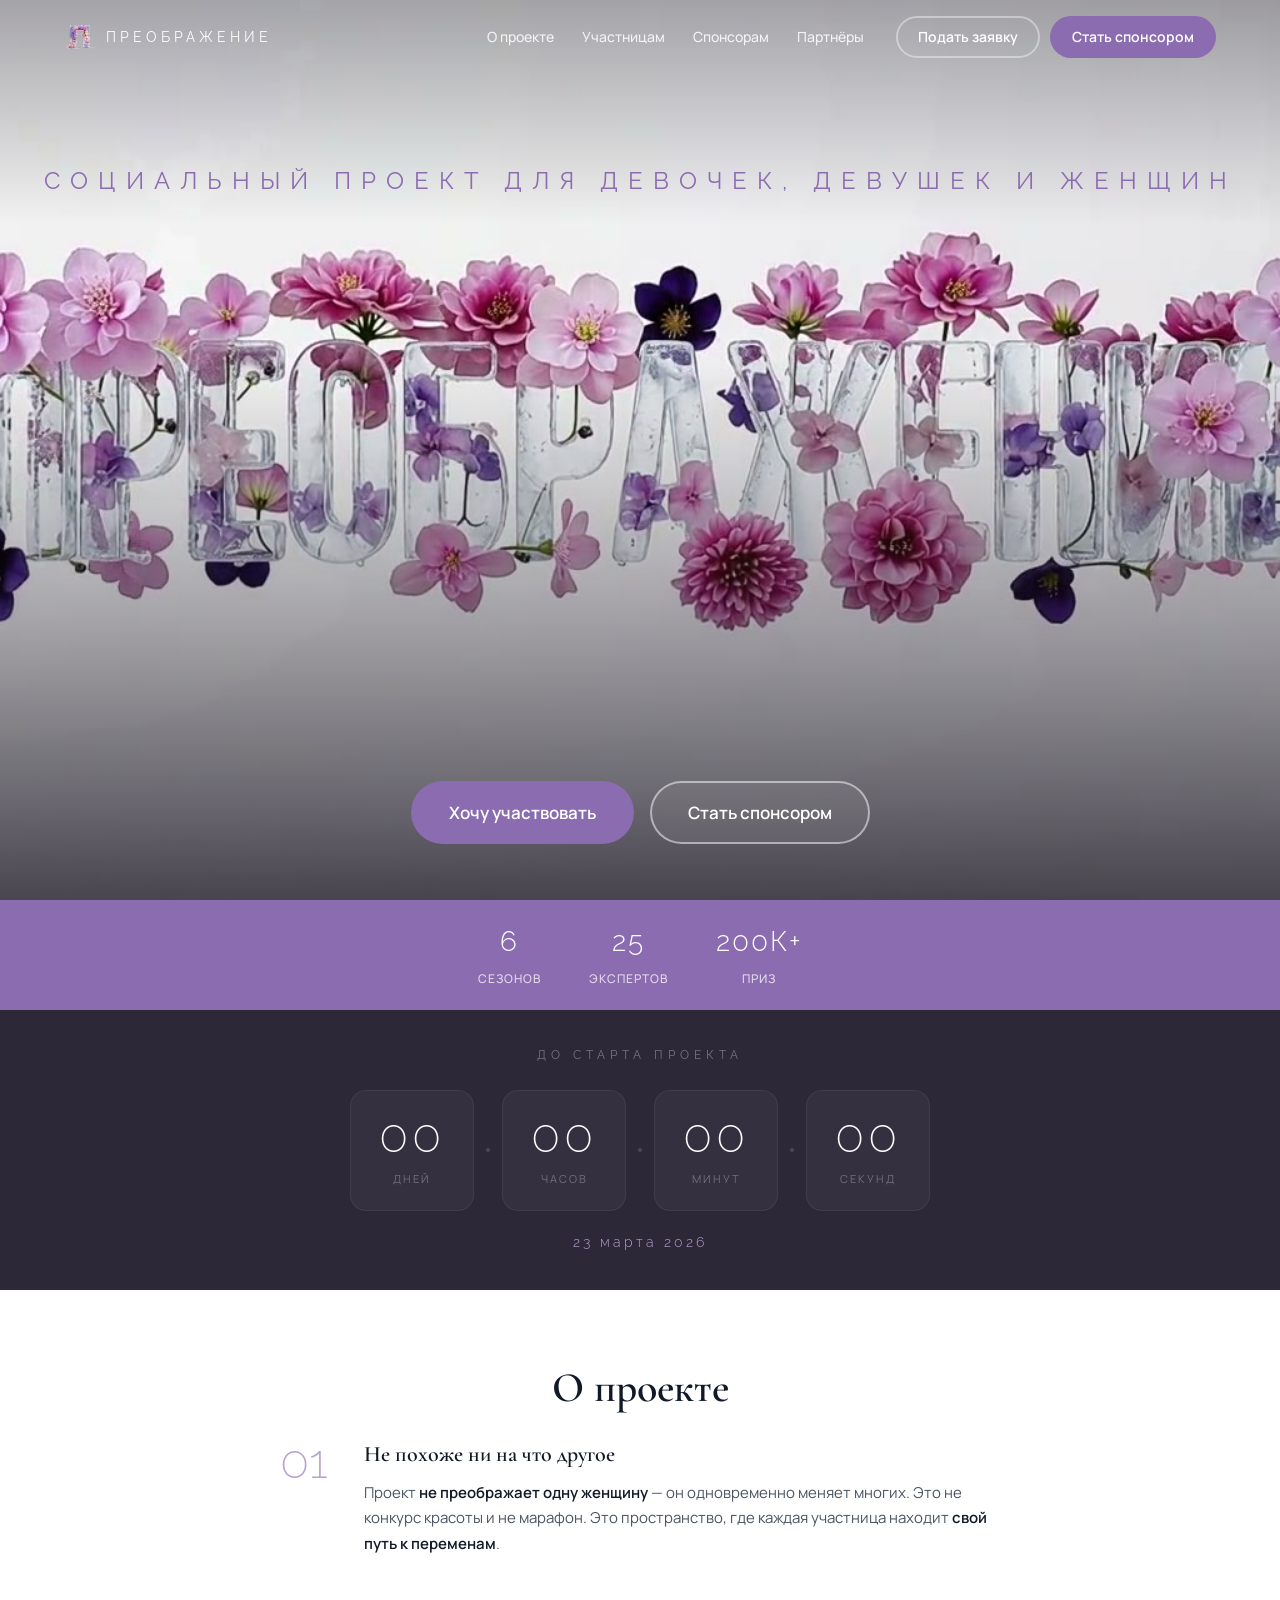
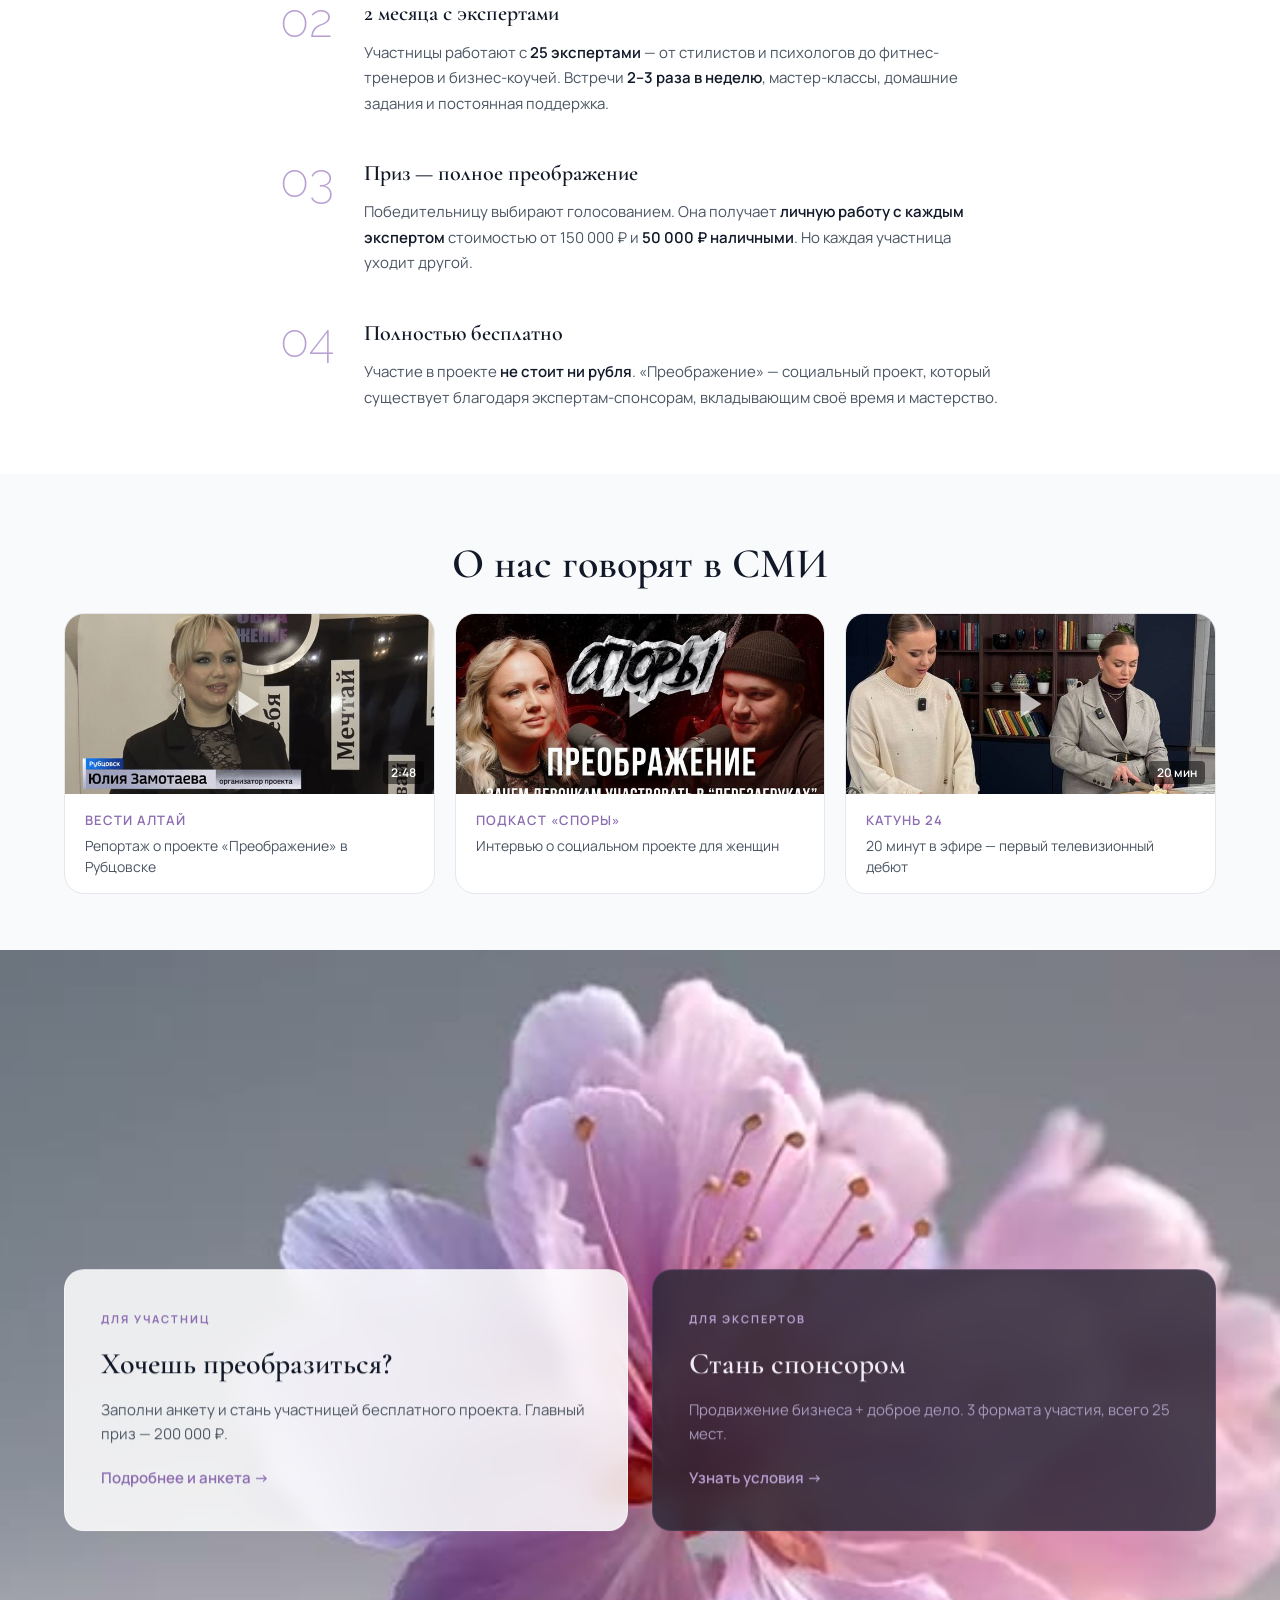
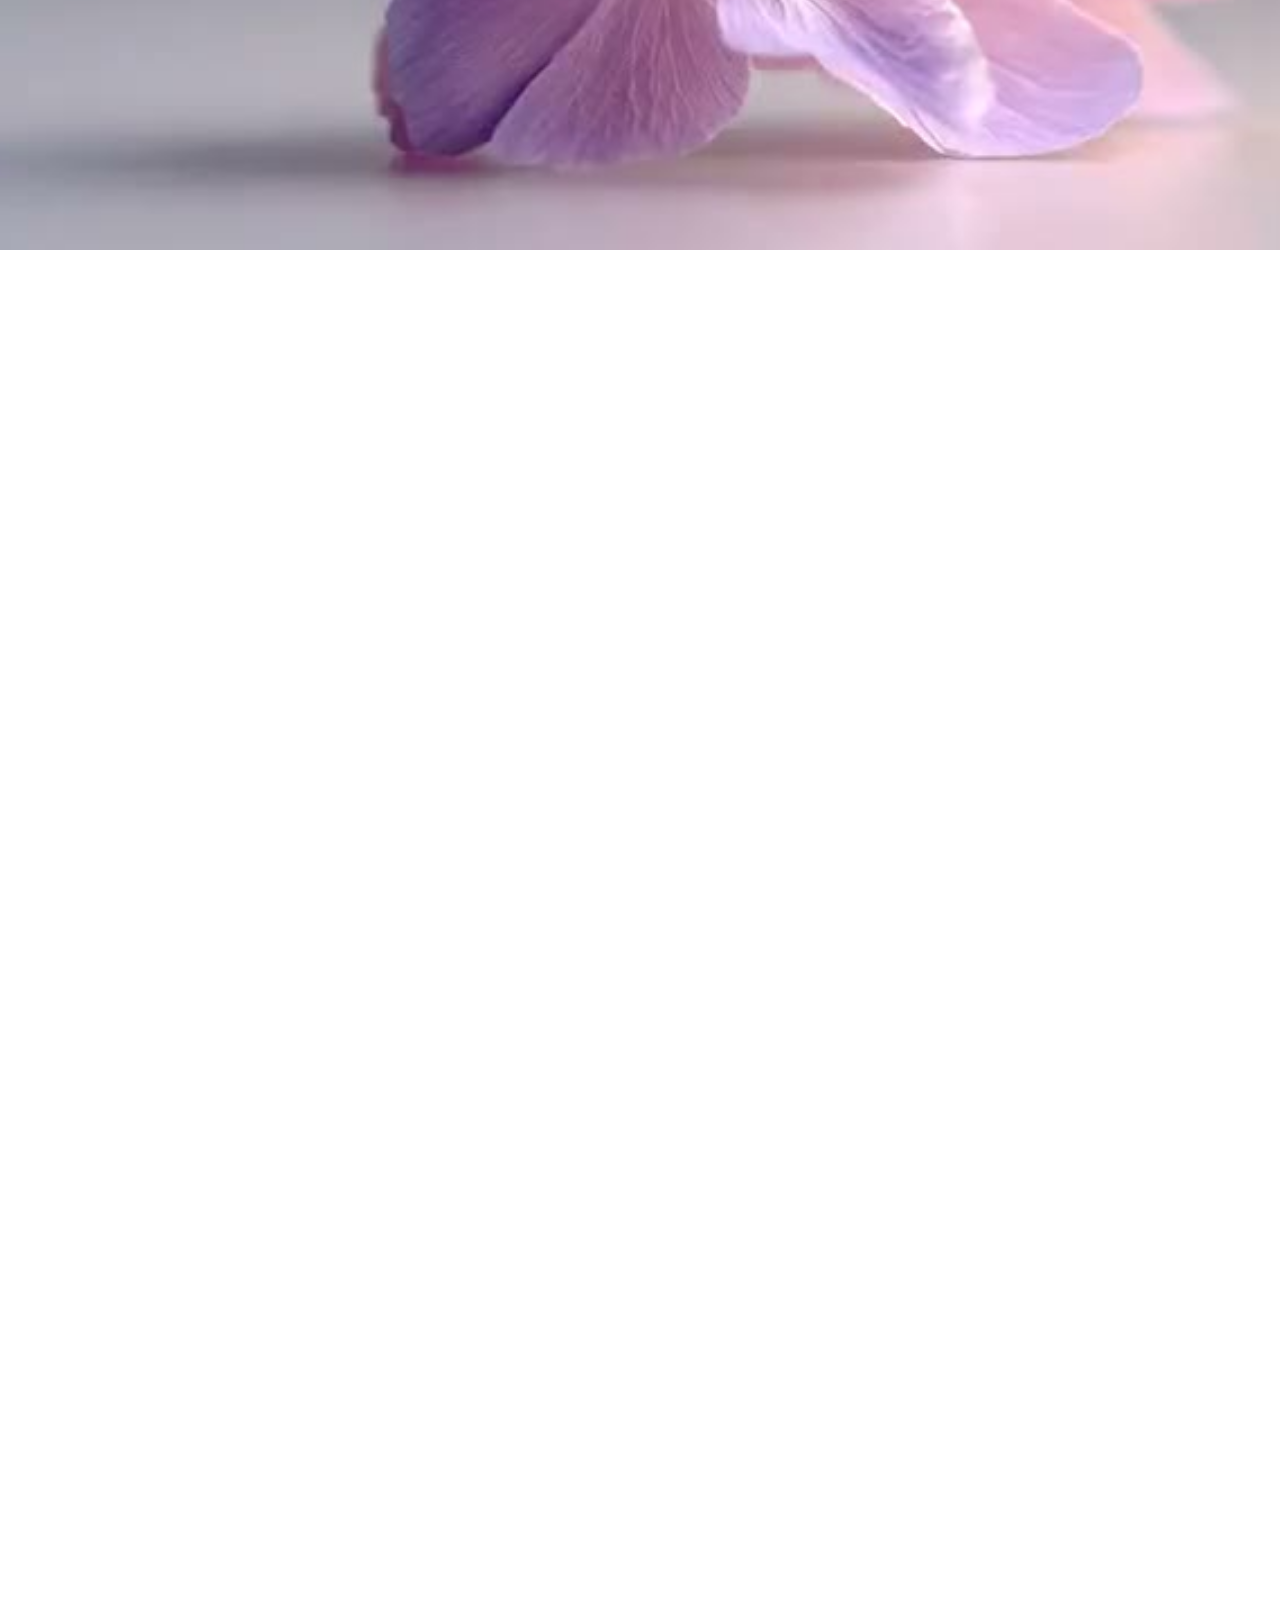
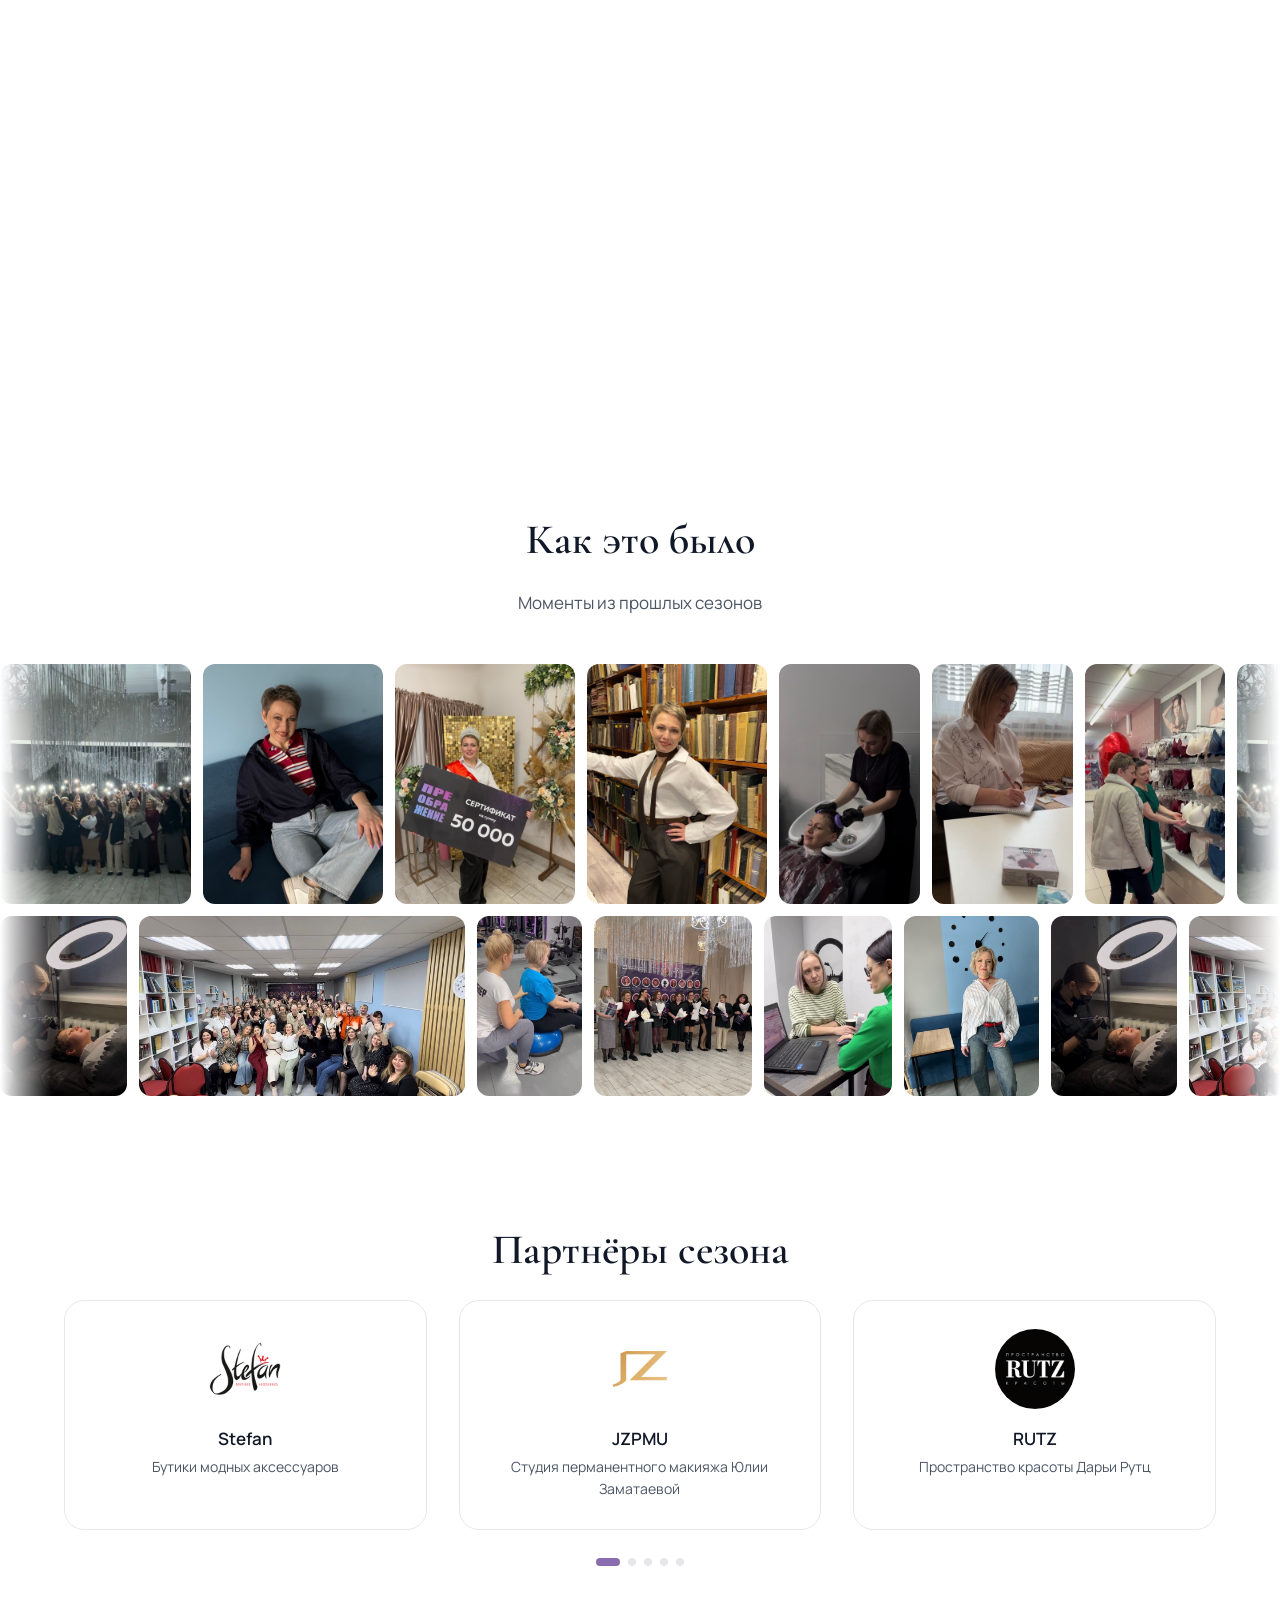
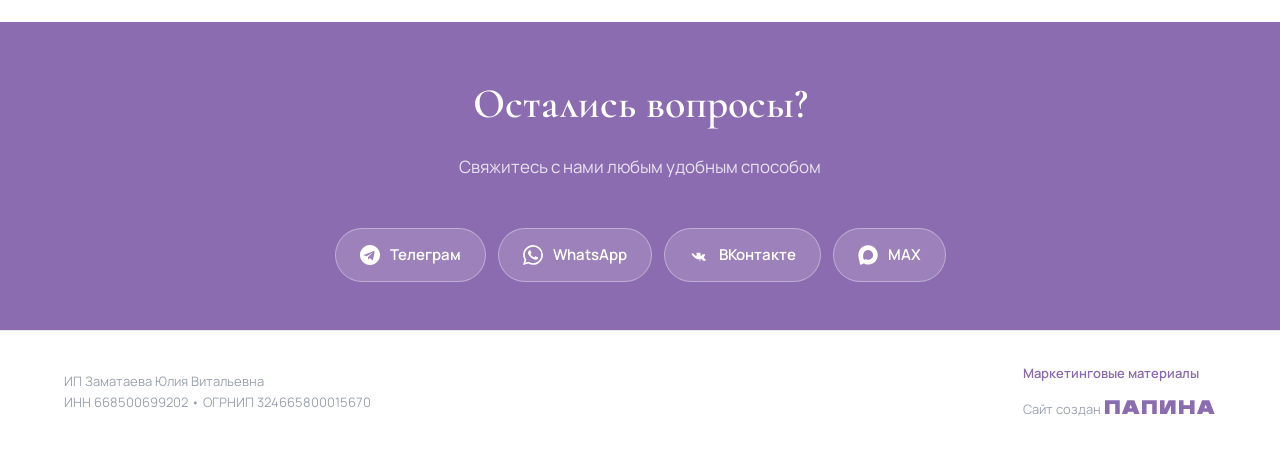
==== index.html @ b9f66a1b "perf: poster-изображения для всех видео на всех страницах Добавлены poster-кадры для мгновенного ото" ====
<!DOCTYPE html>
<html lang="ru">
<head>
  <meta charset="UTF-8">
  <meta name="viewport" content="width=device-width, initial-scale=1.0">
  <title>Преображение — социальный проект для женщин | Барнаул</title>
  <meta name="description" content="Бесплатный социальный проект для девушек и женщин. 7-й сезон. Старт 23 марта 2026. Работа с экспертами, мастер-классы, призы на 200 000₽.">
  <meta property="og:title" content="Преображение — социальный проект для женщин | Барнаул">
  <meta property="og:description" content="Бесплатный проект для женщин. 2 месяца работы с экспертами. Главный приз — преображение на 200 000₽.">
  <meta property="og:type" content="website">
  <link rel="preconnect" href="https://fonts.googleapis.com">
  <link rel="preconnect" href="https://fonts.gstatic.com" crossorigin>
  <link href="https://fonts.googleapis.com/css2?family=Cormorant+Garamond:ital,wght@0,400;0,500;0,600;0,700;1,400&family=Manrope:wght@300;400;500;600;700&family=Raleway:wght@200;300;400;500;600&display=swap" rel="stylesheet">
  <link rel="stylesheet" href="style.css">
</head>
<body>

  <!-- HEADER -->
  <header class="header" id="top">
    <div class="container header__inner">
      <a href="index.html" class="header__logo">
        <img class="header__logo-icon" src="assets/p-letter-hq.png" alt="П" width="32" height="32">
        <span>Преображение</span>
      </a>
      <nav class="header__nav">
        <a href="#about" class="header__link">О проекте</a>
        <a href="participants.html" class="header__link">Участницам</a>
        <a href="sponsors.html" class="header__link">Спонсорам</a>
        <a href="#partners" class="header__link">Партнёры</a>
      </nav>
      <div class="header__actions">
        <a href="participants.html#form" class="btn btn--outline btn--sm">Подать заявку</a>
        <a href="sponsors.html#packages" class="btn btn--primary btn--sm">Стать спонсором</a>
      </div>
      <button class="header__burger" id="burger" aria-label="Меню">
        <span></span><span></span><span></span>
      </button>
    </div>
  </header>

  <!-- MOBILE MENU -->
  <div class="mobile-menu" id="mobileMenu">
    <nav class="mobile-menu__nav">
      <a href="#about" class="mobile-menu__link">О проекте</a>
      <a href="participants.html" class="mobile-menu__link">Участницам</a>
      <a href="sponsors.html" class="mobile-menu__link">Спонсорам</a>
      <a href="#partners" class="mobile-menu__link">Партнёры</a>
      <a href="participants.html#form" class="btn btn--outline">Подать заявку</a>
      <a href="sponsors.html#packages" class="btn btn--primary">Стать спонсором</a>
    </nav>
  </div>

  <!-- HERO -->
  <section class="hero">
    <video class="hero__video hero__video--desktop" autoplay muted loop playsinline preload="auto" poster="assets/hero-poster.jpg">
      <source src="assets/hero-video.mp4" type="video/mp4">
    </video>
    <video class="hero__video--mobile" autoplay muted playsinline preload="auto" poster="assets/hero-poster-mobile.jpg" id="heroMobileVideo">
      <source src="assets/hero-mobile-final.mp4" type="video/mp4">
    </video>
    <div class="hero__overlay"></div>
    <div class="hero__top">
      <p class="hero__subtitle">Социальный проект для&nbsp;девочек, девушек и&nbsp;женщин</p>
    </div>
    <div class="hero__content">
      <div class="hero__cta">
        <a href="participants.html#form" class="btn btn--primary btn--lg">Хочу участвовать</a>
        <a href="sponsors.html" class="btn btn--outline-light btn--lg">Стать спонсором</a>
      </div>
    </div>
  </section>

  <!-- STATS BAR -->
  <section class="stats-bar">
    <div class="stats-bar__inner">
      <div class="stats-bar__item">
        <span class="stats-bar__num">6</span>
        <span class="stats-bar__label">сезонов</span>
      </div>
      <div class="stats-bar__item">
        <span class="stats-bar__num">25</span>
        <span class="stats-bar__label">экспертов</span>
      </div>
      <div class="stats-bar__item">
        <span class="stats-bar__num">200К+</span>
        <span class="stats-bar__label">приз</span>
      </div>
    </div>
  </section>

  <!-- COUNTDOWN -->
  <section class="countdown" id="countdown">
    <div class="container countdown__inner">
      <p class="countdown__label">До старта проекта</p>
      <div class="countdown__timer" id="timer">
        <div class="countdown__item">
          <span class="countdown__number" id="days">00</span>
          <span class="countdown__unit">дней</span>
        </div>
        <div class="countdown__sep"></div>
        <div class="countdown__item">
          <span class="countdown__number" id="hours">00</span>
          <span class="countdown__unit">часов</span>
        </div>
        <div class="countdown__sep"></div>
        <div class="countdown__item">
          <span class="countdown__number" id="minutes">00</span>
          <span class="countdown__unit">минут</span>
        </div>
        <div class="countdown__sep"></div>
        <div class="countdown__item">
          <span class="countdown__number" id="seconds">00</span>
          <span class="countdown__unit">секунд</span>
        </div>
      </div>
      <p class="countdown__date">23 марта 2026</p>
    </div>
  </section>

  <!-- ABOUT -->
  <section class="about" id="about">
    <div class="container">
      <h2 class="section-title">О проекте</h2>
      <div class="about__flow">
        <div class="about__item">
          <span class="about__num">01</span>
          <div class="about__text">
            <h3>Не похоже ни на что другое</h3>
            <p>Проект <strong>не преображает одну женщину</strong> — он одновременно меняет многих. Это не конкурс красоты и не марафон. Это пространство, где каждая участница находит <strong>свой путь к переменам</strong>.</p>
          </div>
        </div>
        <div class="about__item">
          <span class="about__num">02</span>
          <div class="about__text">
            <h3>2 месяца с экспертами</h3>
            <p>Участницы работают с <strong>25 экспертами</strong> — от стилистов и психологов до фитнес-тренеров и бизнес-коучей. Встречи <strong>2–3 раза в неделю</strong>, мастер-классы, домашние задания и постоянная поддержка.</p>
          </div>
        </div>
        <div class="about__item">
          <span class="about__num">03</span>
          <div class="about__text">
            <h3>Приз — полное преображение</h3>
            <p>Победительницу выбирают голосованием. Она получает <strong>личную работу с каждым экспертом</strong> стоимостью от 150 000 ₽ и <strong>50 000 ₽ наличными</strong>. Но каждая участница уходит другой.</p>
          </div>
        </div>
        <div class="about__item">
          <span class="about__num">04</span>
          <div class="about__text">
            <h3>Полностью бесплатно</h3>
            <p>Участие в проекте <strong>не стоит ни рубля</strong>. «Преображение» — социальный проект, который существует благодаря экспертам-спонсорам, вкладывающим своё время и мастерство.</p>
          </div>
        </div>
      </div>
    </div>
  </section>

  <!-- MEDIA -->
  <section class="media" id="media">
    <div class="container">
      <h2 class="section-title">О нас говорят в СМИ</h2>
      <div class="media__grid">
        <a href="https://t.me/vestialtai/11935" target="_blank" rel="noopener" class="media__card">
          <div class="media__preview">
            <img src="assets/media-vesti.jpg" alt="Вести Алтай — репортаж" loading="lazy">
            <svg class="media__play" width="36" height="36" viewBox="0 0 24 24" fill="white"><polygon points="5 3 19 12 5 21 5 3"/></svg>
            <span class="media__duration">2:48</span>
          </div>
          <div class="media__body">
            <span class="media__source">Вести Алтай</span>
            <p>Репортаж о проекте «Преображение» в Рубцовске</p>
          </div>
        </a>
        <a href="https://t.me/preobrazhenie_barnaul/50" target="_blank" rel="noopener" class="media__card">
          <div class="media__preview">
            <img src="assets/media-podcast.jpg" alt="Подкаст Споры" loading="lazy">
            <svg class="media__play" width="36" height="36" viewBox="0 0 24 24" fill="white"><polygon points="5 3 19 12 5 21 5 3"/></svg>
          </div>
          <div class="media__body">
            <span class="media__source">Подкаст «Споры»</span>
            <p>Интервью о социальном проекте для женщин</p>
          </div>
        </a>
        <a href="https://t.me/juliazamataeva/1154" target="_blank" rel="noopener" class="media__card">
          <div class="media__preview">
            <img src="assets/media-katun.jpg" alt="Катунь 24" loading="lazy">
            <svg class="media__play" width="36" height="36" viewBox="0 0 24 24" fill="white"><polygon points="5 3 19 12 5 21 5 3"/></svg>
            <span class="media__duration">20 мин</span>
          </div>
          <div class="media__body">
            <span class="media__source">Катунь 24</span>
            <p>20 минут в эфире — первый телевизионный дебют</p>
          </div>
        </a>
      </div>
    </div>
  </section>

  <!-- SCROLL-DRIVEN FLOWER VIDEO + CTA -->
  <section class="scroll-video" id="scrollSection">
    <div class="scroll-video__sticky">
      <video id="scrollVideo" muted playsinline preload="metadata" poster="assets/flowers-poster.jpg">
        <source src="assets/flowers-scroll-hq.mp4" type="video/mp4">
      </video>
      <div class="scroll-video__cards container">
        <div class="cta-dual__grid">
          <a href="participants.html" class="cta-dual__card cta-dual__card--participants">
            <span class="cta-dual__label">Для участниц</span>
            <h2>Хочешь преобразиться?</h2>
            <p>Заполни анкету и стань участницей бесплатного проекта. Главный приз — 200 000 ₽.</p>
            <span class="cta-dual__link">Подробнее и анкета &rarr;</span>
          </a>
          <a href="sponsors.html" class="cta-dual__card cta-dual__card--sponsors">
            <span class="cta-dual__label">Для экспертов</span>
            <h2>Стань спонсором</h2>
            <p>Продвижение бизнеса + доброе дело. 3 формата участия, всего 25 мест.</p>
            <span class="cta-dual__link">Узнать условия &rarr;</span>
          </a>
        </div>
      </div>
    </div>
  </section>

  <!-- GALLERY -->
  <section class="gallery" id="gallery">
    <div class="container">
      <h2 class="section-title">Как это было</h2>
      <p class="section-desc">Моменты из прошлых сезонов</p>
    </div>
    <div class="gallery__marquee">
      <div class="gallery__row gallery__row--left">
        <div class="gallery__track">
          <img src="assets/gallery/group-celebration.jpg" alt="Празднование" loading="lazy">
          <img src="assets/gallery/participant-beauty.jpg" alt="Преображённая участница" loading="lazy">
          <img src="assets/gallery/winner.jpg" alt="Победительница" loading="lazy">
          <img src="assets/gallery/photoshoot.jpg" alt="Фотосессия" loading="lazy">
          <img src="assets/gallery/hairdresser.jpg" alt="Работа парикмахера" loading="lazy">
          <img src="assets/gallery/notes.jpg" alt="На занятии" loading="lazy">
          <img src="assets/gallery/bra-fitting.jpg" alt="Подбор белья" loading="lazy">
          <img src="assets/gallery/group-celebration.jpg" alt="" loading="lazy" aria-hidden="true">
          <img src="assets/gallery/participant-beauty.jpg" alt="" loading="lazy" aria-hidden="true">
          <img src="assets/gallery/winner.jpg" alt="" loading="lazy" aria-hidden="true">
          <img src="assets/gallery/photoshoot.jpg" alt="" loading="lazy" aria-hidden="true">
          <img src="assets/gallery/hairdresser.jpg" alt="" loading="lazy" aria-hidden="true">
          <img src="assets/gallery/notes.jpg" alt="" loading="lazy" aria-hidden="true">
          <img src="assets/gallery/bra-fitting.jpg" alt="" loading="lazy" aria-hidden="true">
        </div>
      </div>
      <div class="gallery__row gallery__row--right">
        <div class="gallery__track">
          <img src="assets/gallery/brows.jpg" alt="Работа мастера" loading="lazy">
          <img src="assets/gallery/group-process.jpg" alt="В процессе работы" loading="lazy">
          <img src="assets/gallery/trainer.jpg" alt="Тренировка" loading="lazy">
          <img src="assets/gallery/awards.jpg" alt="Вручение наград" loading="lazy">
          <img src="assets/gallery/expert-consult.jpg" alt="Консультация эксперта" loading="lazy">
          <img src="assets/gallery/participant-transform.jpg" alt="Участница проекта" loading="lazy">
          <img src="assets/gallery/brows.jpg" alt="" loading="lazy" aria-hidden="true">
          <img src="assets/gallery/group-process.jpg" alt="" loading="lazy" aria-hidden="true">
          <img src="assets/gallery/trainer.jpg" alt="" loading="lazy" aria-hidden="true">
          <img src="assets/gallery/awards.jpg" alt="" loading="lazy" aria-hidden="true">
          <img src="assets/gallery/expert-consult.jpg" alt="" loading="lazy" aria-hidden="true">
          <img src="assets/gallery/participant-transform.jpg" alt="" loading="lazy" aria-hidden="true">
        </div>
      </div>
    </div>
  </section>

  <!-- PARTNERS -->
  <section class="partners" id="partners">
    <div class="container">
      <h2 class="section-title">Партнёры сезона</h2>
      <div class="partners__stage" id="partnersStage">
        <div class="partner">
          <div class="partner__logo"><img src="assets/partners/stefan.png" alt="Stefan" loading="lazy"></div>
          <h4>Stefan</h4>
          <p>Бутики модных аксессуаров</p>
        </div>
        <div class="partner">
          <div class="partner__logo"><img src="assets/partners/jzpmu.png" alt="JZPMU" loading="lazy"></div>
          <h4>JZPMU</h4>
          <p>Студия перманентного макияжа Юлии Заматаевой</p>
        </div>
        <div class="partner">
          <div class="partner__logo"><img src="assets/partners/rutz.png" alt="RUTZ" loading="lazy"></div>
          <h4>RUTZ</h4>
          <p>Пространство красоты Дарьи Рутц</p>
        </div>
        <div class="partner">
          <div class="partner__logo"><img src="assets/partners/karaoke.png" alt="Караоке шоу" loading="lazy"></div>
          <h4>Караоке шоу</h4>
          <p>Организация мероприятий под ключ</p>
        </div>
        <div class="partner">
          <div class="partner__logo"><img src="assets/partners/skiba.jpg" alt="Евгения Скиба" loading="lazy"></div>
          <h4>Евгения Скиба</h4>
          <p>Лауреат Национальной премии по этикету</p>
        </div>
        <div class="partner">
          <div class="partner__logo"><img src="assets/partners/sergeeva.jpg" alt="Ксения Сергеева" loading="lazy"></div>
          <h4>Ксения Сергеева</h4>
          <p>Женский фотограф и плюс-сайз блогер</p>
        </div>
        <div class="partner">
          <div class="partner__logo"><img src="assets/partner-adiyan.jpg" alt="Ольга Адиян" loading="lazy"></div>
          <h4>Ольга Адиян</h4>
          <p>Эстетическая и аппаратная косметология</p>
        </div>
        <div class="partner">
          <div class="partner__logo"><img src="assets/partner-nesynova.jpg" alt="Юлия Несынова" loading="lazy"></div>
          <h4>Юлия Несынова</h4>
          <p>Нутрициолог</p>
        </div>
        <div class="partner">
          <div class="partner__logo"><img src="assets/partner-liora.jpg" alt="ЛИОРА" loading="lazy"></div>
          <h4>ЛИОРА</h4>
          <p>Студия эстетики тела</p>
        </div>
        <div class="partner">
          <div class="partner__logo"><img src="assets/partner-vishnyak.jpg" alt="Анастасия Вишняк" loading="lazy"></div>
          <h4>Анастасия Вишняк</h4>
          <p>Нейрокоуч, психолог, эксперт по женской сексуальной энергии</p>
        </div>
        <div class="partner">
          <div class="partner__logo"><img src="assets/partner-vaza.jpg" alt="ВАЗА" loading="lazy"></div>
          <h4>ВАЗА</h4>
          <p>Флористическая студия</p>
        </div>
        <div class="partner">
          <div class="partner__logo"><img src="assets/partner-palagina.jpg" alt="Марина Палагина" loading="lazy"></div>
          <h4>Марина Палагина</h4>
          <p>Предприниматель, основатель международного онлайн-клуба ICONA</p>
        </div>
        <div class="partner">
          <div class="partner__logo"><img src="assets/partner-bodyclub.png" alt="Боди Клаб" loading="lazy"></div>
          <h4>Боди Клаб</h4>
          <p>Женский фитнес-клуб</p>
        </div>
        <div class="partner">
          <div class="partner__logo"><img src="assets/partner-matkova.jpg" alt="Вероника Маткова" loading="lazy"></div>
          <h4>Вероника Маткова</h4>
          <p>Специалист по соцсетям</p>
        </div>
      </div>
      <div class="partners__dots" id="partnersDots">
        <button class="partners__dot active"></button>
        <button class="partners__dot"></button>
      </div>
      <div class="partners__counter" id="partnersCounter"></div>
    </div>
  </section>

  <!-- CONTACT -->
  <section class="contact" id="contact">
    <div class="container">
      <h2 class="section-title">Остались вопросы?</h2>
      <p class="section-desc">Свяжитесь с нами любым удобным способом</p>
      <div class="contact__links">
        <a href="https://t.me/JZPMUstudio" target="_blank" class="contact__link">
          <svg viewBox="0 0 24 24" fill="currentColor" width="20" height="20"><path d="M12 0C5.373 0 0 5.373 0 12s5.373 12 12 12 12-5.373 12-12S18.627 0 12 0zm5.562 8.161l-1.97 9.289c-.146.658-.537.818-1.084.508l-3-2.21-1.447 1.394c-.16.16-.295.295-.605.295l.213-3.053 5.56-5.023c.242-.213-.054-.333-.373-.12l-6.871 4.326-2.962-.924c-.643-.204-.657-.643.136-.953l11.57-4.461c.537-.194 1.006.13.833.932z"/></svg>
          Телеграм
        </a>
        <a href="https://wa.me/79826303999" target="_blank" class="contact__link">
          <svg viewBox="0 0 24 24" fill="currentColor" width="20" height="20"><path d="M17.472 14.382c-.297-.149-1.758-.867-2.03-.967-.273-.099-.471-.148-.67.15-.197.297-.767.966-.94 1.164-.173.199-.347.223-.644.075-.297-.15-1.255-.463-2.39-1.475-.883-.788-1.48-1.761-1.653-2.059-.173-.297-.018-.458.13-.606.134-.133.298-.347.446-.52.149-.174.198-.298.298-.497.099-.198.05-.371-.025-.52-.075-.149-.669-1.612-.916-2.207-.242-.579-.487-.5-.669-.51l-.57-.01c-.198 0-.52.074-.792.372-.272.297-1.04 1.016-1.04 2.479 0 1.462 1.065 2.875 1.213 3.074.149.198 2.096 3.2 5.077 4.487.709.306 1.262.489 1.694.625.712.227 1.36.195 1.871.118.571-.085 1.758-.719 2.006-1.413.248-.694.248-1.289.173-1.413-.074-.124-.272-.198-.57-.347m-5.421 7.403h-.004a9.87 9.87 0 01-5.031-1.378l-.361-.214-3.741.982.998-3.648-.235-.374a9.86 9.86 0 01-1.51-5.26c.001-5.45 4.436-9.884 9.888-9.884 2.64 0 5.122 1.03 6.988 2.898a9.825 9.825 0 012.893 6.994c-.003 5.45-4.437 9.884-9.885 9.884m8.413-18.297A11.815 11.815 0 0012.05 0C5.495 0 .16 5.335.157 11.892c0 2.096.547 4.142 1.588 5.945L.057 24l6.305-1.654a11.882 11.882 0 005.683 1.448h.005c6.554 0 11.89-5.335 11.893-11.893a11.821 11.821 0 00-3.48-8.413z"/></svg>
          WhatsApp
        </a>
        <a href="https://vk.com/jz_pmu" target="_blank" class="contact__link">
          <svg viewBox="0 0 24 24" fill="currentColor" width="20" height="20"><path d="M13.162 18.994c.5 0 .5-.25.5-.5v-.5c-.25-.5 0-1.25.75-1.25s1.25.75 1.75 1.25c.5.5 1 1 1 1h2s1.5 0 .75-1.25c-.25-.5-.5-.75-1-1.25-.5-.5-.75-.75-1-1-.25-.25-.25-.5 0-1s1.25-2 1.5-2.75c.25-.75-.25-.75-.25-.75h-2.25s-.25 0-.5.25-.5.75-.75 1c-.75.75-1.25 1-1.5.75s-.25-.75-.25-1v-1.75c0-.75-.25-1-1-1h-3.25s-.5 0-.75.25c-.25.25 0 .5 0 .5s.75 1 .5 1.5c-.25.5-.75 1.25-.75 1.25s-.25.5-.75.25-1-.75-1.5-1.25c-.25-.5-.5-.75-.75-1s-.25-.5-.5-.5H3.5S3 9.994 3 10.244c0 .25.75 1.75 1.5 2.75s2 2.25 3.75 3.25c1.75 1 2.75.75 2.75.75h1.25c.75 0 .75.5.5 1s-.25.75-.25 1c0 .25.162.494.662.494z"/></svg>
          ВКонтакте
        </a>
        <a href="https://max.ru/u/f9LHodD0cOLAAaqT882mCdaaWPJ9N4AajNcrzfgKehyu_iHxxquaYCgdXhI" target="_blank" class="contact__link">
          <svg viewBox="0 0 720 720" fill="currentColor" width="20" height="20"><path d="M350.4,9.6C141.8,20.5,4.1,184.1,12.8,390.4c3.8,90.3,40.1,168,48.7,253.7,2.2,22.2-4.2,49.6,21.4,59.3,31.5,11.9,79.8-8.1,106.2-26.4,9-6.1,17.6-13.2,24.2-22,27.3,18.1,53.2,35.6,85.7,43.4,143.1,34.3,299.9-44.2,369.6-170.3C799.6,291.2,622.5-4.6,350.4,9.6h0ZM269.4,504c-11.3,8.8-22.2,20.8-34.7,27.7-18.1,9.7-23.7-.4-30.5-16.4-21.4-50.9-24-137.6-11.5-190.9,16.8-72.5,72.9-136.3,150-143.1,78-6.9,150.4,32.7,183.1,104.2,72.4,159.1-112.9,316.2-256.4,218.6h0Z"/></svg>
          MAX
        </a>
      </div>
    </div>
  </section>

  <!-- LIGHTBOX -->
  <div class="lightbox" id="lightbox">
    <button class="lightbox__close" aria-label="Закрыть">&times;</button>
    <button class="lightbox__nav lightbox__nav--prev" id="lbPrev" aria-label="Назад">
      <svg width="32" height="32" viewBox="0 0 24 24" fill="none" stroke="currentColor" stroke-width="2"><polyline points="15 18 9 12 15 6"/></svg>
    </button>
    <img class="lightbox__img" id="lightboxImg" alt="">
    <button class="lightbox__nav lightbox__nav--next" id="lbNext" aria-label="Вперёд">
      <svg width="32" height="32" viewBox="0 0 24 24" fill="none" stroke="currentColor" stroke-width="2"><polyline points="9 18 15 12 9 6"/></svg>
    </button>
    <div class="lightbox__counter" id="lbCounter"></div>
  </div>

  <!-- FOOTER -->
  <footer class="footer">
    <div class="container footer__inner">
      <div class="footer__left">
        <p class="footer__legal">ИП Заматаева Юлия Витальевна</p>
        <p class="footer__legal">ИНН 668500699202 &bull; ОГРНИП 324665800015670</p>
      </div>
      <div class="footer__right">
        <a href="brand.html" class="footer__link">Маркетинговые материалы</a>
        <p>Сайт создан <a href="https://papina.team" target="_blank" rel="noopener" class="footer__brand">ПАПИНА</a></p>
      </div>
    </div>
  </footer>

<script>
(function() {
  var target = new Date('2026-03-23T10:00:00+07:00').getTime();
  function update() {
    var now = Date.now(), diff = Math.max(0, target - now);
    var d = Math.floor(diff / 86400000);
    var h = Math.floor((diff % 86400000) / 3600000);
    var m = Math.floor((diff % 3600000) / 60000);
    var s = Math.floor((diff % 60000) / 1000);
    document.getElementById('days').textContent = String(d).padStart(2, '0');
    document.getElementById('hours').textContent = String(h).padStart(2, '0');
    document.getElementById('minutes').textContent = String(m).padStart(2, '0');
    document.getElementById('seconds').textContent = String(s).padStart(2, '0');
  }
  update(); setInterval(update, 1000);
})();

(function() {
  var TRIM = 0.3;
  var EASE = 1.2;
  var dv = document.querySelector('.hero__video--desktop');
  if (dv) dv.addEventListener('timeupdate', function() {
    if (this.duration && this.currentTime >= this.duration - TRIM) {
      this.currentTime = 0;
      this.playbackRate = 1;
    }
  });
  var mv = document.getElementById('heroMobileVideo');
  if (!mv) return;
  var easing = false;
  mv.addEventListener('timeupdate', function() {
    if (!this.duration) return;
    var left = this.duration - this.currentTime;
    if (left <= EASE && !easing) {
      easing = true;
      (function slow() {
        if (mv.paused) return;
        var t = mv.duration - mv.currentTime;
        if (t <= TRIM) { mv.pause(); mv.playbackRate = 1; return; }
        mv.playbackRate = Math.max(0.07, t / EASE);
        requestAnimationFrame(slow);
      })();
    }
  });
})();

document.getElementById('burger').addEventListener('click', function() {
  this.classList.toggle('active');
  document.getElementById('mobileMenu').classList.toggle('open');
  document.body.classList.toggle('menu-open');
});
document.querySelectorAll('.mobile-menu__link, .mobile-menu .btn').forEach(function(el) {
  el.addEventListener('click', function() {
    document.getElementById('burger').classList.remove('active');
    document.getElementById('mobileMenu').classList.remove('open');
    document.body.classList.remove('menu-open');
  });
});
document.querySelectorAll('a[href^="#"]').forEach(function(a) {
  a.addEventListener('click', function(e) {
    var t = document.querySelector(this.getAttribute('href'));
    if (t) { e.preventDefault(); t.scrollIntoView({behavior:'smooth', block:'start'}); }
  });
});
window.addEventListener('scroll', function() {
  document.querySelector('.header').classList.toggle('scrolled', window.scrollY > 40);
});

(function() {
  var sv = document.getElementById('scrollVideo');
  var section = document.getElementById('scrollSection');
  if (!sv || !section) return;

  var ticking = false;
  function update() {
    var rect = section.getBoundingClientRect();
    var travel = section.offsetHeight - window.innerHeight;
    var scrolled = -rect.top;
    var progress = Math.max(0, Math.min(1, scrolled / travel));
    if (sv.duration && isFinite(sv.duration)) {
      sv.currentTime = progress * sv.duration;
    }
    ticking = false;
  }
  function bindScroll() {
    sv.pause();
    window.addEventListener('scroll', function() {
      if (!ticking) { requestAnimationFrame(update); ticking = true; }
    }, { passive: true });
    update();
  }

  var src = sv.querySelector('source');
  var url = src ? src.getAttribute('src') : sv.src;
  fetch(url).then(function(r) { return r.blob(); }).then(function(blob) {
    var blobUrl = URL.createObjectURL(blob);
    sv.src = blobUrl;
    sv.load();
    sv.addEventListener('loadedmetadata', function onMeta() {
      sv.removeEventListener('loadedmetadata', onMeta);
      var p = sv.play();
      if (p && p.then) {
        p.then(function() { sv.pause(); sv.currentTime = 0; bindScroll(); })
         .catch(function() { bindScroll(); });
      } else {
        sv.pause(); bindScroll();
      }
    });
  }).catch(function() {
    sv.addEventListener('loadedmetadata', function() { bindScroll(); });
    if (sv.readyState >= 1) bindScroll();
  });
})();

(function() {
  var stage = document.getElementById('partnersStage');
  if (!stage) return;
  var cards = stage.querySelectorAll('.partner');
  var dotsBox = document.getElementById('partnersDots');
  var total = cards.length;
  var mobile = window.innerWidth <= 768;
  var per = mobile ? 1 : 3;
  var page = 0;
  var pages = Math.ceil(total / per);

  dotsBox.innerHTML = '';
  for (var d = 0; d < pages; d++) {
    var dot = document.createElement('button');
    dot.className = 'partners__dot';
    dotsBox.appendChild(dot);
  }
  var dots = dotsBox.querySelectorAll('.partners__dot');

  var counter = document.getElementById('partnersCounter');

  function show(p) {
    page = p;
    var start = p * per;
    cards.forEach(function(c, i) {
      c.classList.toggle('partner--active', i >= start && i < start + per);
    });
    dots.forEach(function(d, i) { d.classList.toggle('active', i === p); });
    if (counter && mobile) counter.textContent = (p + 1) + ' / ' + pages;
  }

  dots.forEach(function(d, i) {
    d.addEventListener('click', function() { show(i); resetTimer(); });
  });

  var timer;
  function advance() { show((page + 1) % pages); }
  function startTimer() { timer = setInterval(advance, 4000); }
  function resetTimer() { clearInterval(timer); startTimer(); }
  stage.addEventListener('mouseenter', function() { clearInterval(timer); });
  stage.addEventListener('mouseleave', startTimer);

  var tx = 0, ty = 0;
  stage.addEventListener('touchstart', function(e) {
    tx = e.touches[0].clientX;
    ty = e.touches[0].clientY;
    clearInterval(timer);
  }, { passive: true });
  stage.addEventListener('touchend', function(e) {
    var dx = e.changedTouches[0].clientX - tx;
    var dy = e.changedTouches[0].clientY - ty;
    if (Math.abs(dx) > 30 && Math.abs(dx) > Math.abs(dy)) {
      show(dx < 0 ? (page + 1) % pages : (page - 1 + pages) % pages);
    }
    startTimer();
  });

  show(0);
  startTimer();
})();

(function() {
  var lb = document.getElementById('lightbox');
  var lbImg = document.getElementById('lightboxImg');
  var lbCounter = document.getElementById('lbCounter');
  if (!lb || !lbImg) return;

  var images = [];
  document.querySelectorAll('.gallery__track img:not([aria-hidden])').forEach(function(img) {
    images.push({ src: img.src, alt: img.alt });
  });
  var cur = 0;

  function showPhoto(i) {
    cur = (i + images.length) % images.length;
    lbImg.src = images[cur].src;
    lbImg.alt = images[cur].alt;
    lbCounter.textContent = (cur + 1) + ' / ' + images.length;
  }

  document.querySelectorAll('.gallery__track img:not([aria-hidden])').forEach(function(img, idx) {
    img.addEventListener('click', function() {
      showPhoto(idx);
      lb.classList.add('open');
      document.body.style.overflow = 'hidden';
    });
  });

  document.getElementById('lbPrev').addEventListener('click', function(e) {
    e.stopPropagation(); showPhoto(cur - 1);
  });
  document.getElementById('lbNext').addEventListener('click', function(e) {
    e.stopPropagation(); showPhoto(cur + 1);
  });

  function close() {
    lb.classList.remove('open');
    document.body.style.overflow = '';
  }
  lb.addEventListener('click', function(e) {
    if (e.target === lb) close();
  });
  document.querySelector('.lightbox__close').addEventListener('click', close);
  document.addEventListener('keydown', function(e) {
    if (!lb.classList.contains('open')) return;
    if (e.key === 'Escape') close();
    if (e.key === 'ArrowLeft') showPhoto(cur - 1);
    if (e.key === 'ArrowRight') showPhoto(cur + 1);
  });

  var touchX = 0;
  lbImg.addEventListener('touchstart', function(e) {
    touchX = e.touches[0].clientX;
  }, {passive: true});
  lbImg.addEventListener('touchend', function(e) {
    var dx = e.changedTouches[0].clientX - touchX;
    if (Math.abs(dx) > 40) showPhoto(cur + (dx < 0 ? 1 : -1));
  });
})();
</script>
</body>
</html>
---- style.css ----
@import url('https://fonts.googleapis.com/css2?family=Dela+Gothic+One&display=swap');

/* === VARIABLES === */
:root {
  --lilac: #8B6CB0;
  --lilac-hover: #7A5CA0;
  --lilac-light: #B8A0D2;
  --lilac-soft: #E8E3F0;
  --gray-50: #F9FAFB;
  --gray-100: #F3F4F6;
  --gray-200: #E5E7EB;
  --gray-400: #9CA3AF;
  --gray-600: #4B5563;
  --gray-800: #1F2937;
  --gray-900: #111827;
  --white: #FFFFFF;
  --dark: #1e1a28;
  --dark-card: #252030;
  --pink: #EC4899;
  --violet-50: #F5F3FF;
  --violet-100: #EDE9FE;
  --violet-200: #DDD6FE;
  --shadow-sm: 0 1px 2px rgba(0,0,0,.05);
  --shadow-md: 0 4px 12px rgba(0,0,0,.08);
  --shadow-lg: 0 12px 40px rgba(0,0,0,.1);
  --radius: 12px;
  --radius-lg: 20px;
  --font-heading: 'Cormorant Garamond', Georgia, serif;
  --font-body: 'Manrope', -apple-system, BlinkMacSystemFont, sans-serif;
  --font-display: 'Raleway', sans-serif;
  --transition: .3s cubic-bezier(.4,0,.2,1);
}

/* === RESET === */
*, *::before, *::after { box-sizing: border-box; margin: 0; padding: 0; }
html { scroll-behavior: smooth; }
body {
  font-family: var(--font-body);
  font-size: 16px;
  line-height: 1.6;
  color: var(--gray-800);
  background: var(--white);
  -webkit-font-smoothing: antialiased;
  overflow-x: hidden;
}
body.menu-open { overflow: hidden; }
img { max-width: 100%; display: block; }
a { text-decoration: none; color: inherit; }
ul { list-style: none; }

/* === LAYOUT === */
.container { max-width: 1200px; margin: 0 auto; padding: 0 24px; }

/* === BUTTONS === */
.btn {
  display: inline-flex;
  align-items: center;
  justify-content: center;
  gap: 8px;
  font-family: var(--font-body);
  font-weight: 600;
  font-size: 15px;
  padding: 12px 28px;
  border-radius: 50px;
  border: 2px solid transparent;
  cursor: pointer;
  transition: var(--transition);
  white-space: nowrap;
}
.btn--primary {
  background: var(--lilac);
  color: var(--white);
}
.btn--primary:hover {
  background: var(--lilac-hover);
  transform: translateY(-1px);
  box-shadow: 0 4px 16px rgba(139,108,176,.3);
}
.btn--outline {
  background: transparent;
  color: var(--lilac);
  border-color: var(--lilac);
}
.btn--outline:hover {
  background: var(--lilac-soft);
  color: var(--lilac-hover);
}
.btn--ghost {
  background: transparent;
  color: rgba(255,255,255,.8);
  border-color: rgba(255,255,255,.2);
}
.btn--ghost:hover {
  background: rgba(255,255,255,.08);
  color: var(--white);
  border-color: rgba(255,255,255,.4);
}
.btn--sm { padding: 8px 20px; font-size: 14px; }
.btn--lg { padding: 16px 36px; font-size: 17px; }
.btn--full { width: 100%; }

/* === HEADER === */
.header {
  position: fixed;
  top: 0; left: 0; right: 0;
  z-index: 100;
  padding: 16px 0;
  transition: var(--transition);
}
.header.scrolled {
  background: rgba(255,255,255,.95);
  backdrop-filter: blur(12px);
  box-shadow: var(--shadow-sm);
  padding: 10px 0;
}
.header__inner { display: flex; align-items: center; gap: 32px; }
.header__logo {
  display: flex;
  align-items: center;
  gap: 10px;
  font-family: var(--font-display);
  font-size: 14px;
  font-weight: 400;
  letter-spacing: 4px;
  text-transform: uppercase;
  color: var(--white);
  transition: var(--transition);
}
.header.scrolled .header__logo { color: var(--gray-800); }
.header__logo-icon {
  width: 32px; height: 32px;
  object-fit: contain;
}
.header__nav { display: flex; gap: 28px; margin-left: auto; }
.header__link {
  font-size: 14px;
  font-weight: 500;
  color: rgba(255,255,255,.85);
  transition: var(--transition);
  position: relative;
}
.header__link:hover { color: var(--white); }
.header.scrolled .header__link { color: var(--gray-600); }
.header.scrolled .header__link:hover { color: var(--lilac); }
.header__link::after {
  content: '';
  position: absolute;
  bottom: -4px; left: 0;
  width: 0; height: 2px;
  background: var(--lilac);
  transition: var(--transition);
  border-radius: 2px;
}
.header__link:hover::after { width: 100%; }
.header__actions { display: flex; gap: 10px; }
.header__actions .btn--outline {
  border-color: rgba(255,255,255,.4);
  color: var(--white);
}
.header__actions .btn--outline:hover {
  background: rgba(255,255,255,.12);
  border-color: var(--white);
}
.header.scrolled .header__actions .btn--outline {
  border-color: var(--lilac);
  color: var(--lilac);
}
.header.scrolled .header__actions .btn--outline:hover {
  background: var(--lilac-soft);
}
.header__burger {
  display: none;
  flex-direction: column;
  gap: 5px;
  background: none; border: none;
  cursor: pointer; padding: 4px;
  margin-left: auto;
}
.header__burger span {
  display: block; width: 24px; height: 2px;
  background: var(--white);
  border-radius: 2px;
  transition: var(--transition);
}
.header.scrolled .header__burger span { background: var(--gray-800); }
.header__burger.active span:nth-child(1) { transform: rotate(45deg) translate(5px, 5px); }
.header__burger.active span:nth-child(2) { opacity: 0; }
.header__burger.active span:nth-child(3) { transform: rotate(-45deg) translate(5px, -5px); }

/* header--light: dark text on sub-pages */
.header--light { background: transparent; }
.header--light .header__logo { color: var(--gray-800); }
.header--light .header__logo-icon { filter: none; }
.header--light .header__link { color: var(--gray-600); }
.header--light .header__link:hover { color: var(--lilac); }
.header--light .header__actions .btn--outline { border-color: var(--lilac); color: var(--lilac); }
.header--light .header__actions .btn--outline:hover { background: var(--lilac-soft); }
.header--light .header__burger span { background: var(--gray-800); }

/* === MOBILE MENU === */
.mobile-menu {
  display: none;
  position: fixed; inset: 0;
  z-index: 99;
  background: rgba(255,255,255,.97);
  backdrop-filter: blur(20px);
  opacity: 0; pointer-events: none;
  transition: var(--transition);
}
.mobile-menu.open { opacity: 1; pointer-events: all; }
.mobile-menu__nav {
  display: flex; flex-direction: column;
  align-items: center; justify-content: center;
  height: 100%; gap: 24px;
}
.mobile-menu__link { font-size: 20px; font-weight: 500; color: var(--gray-800); }

/* === HERO === */
.hero {
  position: relative;
  min-height: 100vh;
  display: flex;
  flex-direction: column;
  justify-content: space-between;
  overflow: hidden;
  background: #1a1520;
}
.hero__video {
  position: absolute;
  inset: 0;
  width: 100%; height: 100%;
  object-fit: cover;
}
.hero__video--mobile { display: none; }
@media (max-width: 768px) {
  .hero {
    min-height: auto;
    display: flex;
    flex-direction: column;
    background: #edeaf2;
  }
  .hero__video--desktop { display: none; }
  .hero__video--mobile {
    display: block;
    width: 224%;
    height: auto;
    margin-left: -62%;
  }
  .hero__overlay { display: none; }
  .hero__top {
    position: relative;
    padding: 4px 20px 0;
    order: 2;
  }
  .hero__subtitle {
    color: var(--gray-700);
    font-size: 11px;
    font-weight: 600;
    letter-spacing: 2.5px;
    margin-bottom: 8px;
  }
  .hero__content {
    position: relative;
    order: 3;
    padding: 0 24px 4px;
    width: 100%;
  }
  .hero__cta {
    flex-direction: column;
    gap: 10px;
  }
  .hero__cta .btn {
    font-size: 15px;
    padding: 14px 28px;
    border-radius: 50px;
    width: 100%;
    text-align: center;
  }
  .hero__cta .btn--primary {
    background: var(--lilac);
    box-shadow: 0 4px 16px rgba(139,108,176,.35);
  }
  .hero__cta .btn--outline-light {
    border-color: var(--lilac);
    color: var(--lilac);
    background: transparent;
    backdrop-filter: none;
  }
  .header__logo { color: var(--gray-800); }
  .header__logo-icon { filter: none; }
  .header__burger span { background: var(--gray-800); }
}
.hero__overlay {
  position: absolute; inset: 0;
  background:
    linear-gradient(to bottom, rgba(20,16,28,.35) 0%, transparent 25%),
    linear-gradient(to bottom, transparent 40%, rgba(20,16,28,.75) 100%);
  pointer-events: none;
}
.hero__top {
  position: relative;
  text-align: center;
  padding: 55px 40px 0;
}
@media (min-width: 769px) {
  .hero__top { padding-top: clamp(100px, 18vh, 200px); }
}
.hero__subtitle {
  font-family: var(--font-display);
  font-size: clamp(16px, 2vw, 24px);
  font-weight: 400;
  color: var(--lilac);
  text-transform: uppercase;
  letter-spacing: clamp(4px, 1vw, 10px);
}
.hero__content {
  position: relative;
  text-align: center;
  width: 100%;
  max-width: 900px;
  margin: 0 auto;
  padding: 0 40px 56px;
}
.hero__cta {
  display: flex; gap: 16px;
  justify-content: center;
  flex-wrap: wrap;
  margin-bottom: 0;
}
.btn--outline-light {
  border: 2px solid rgba(255,255,255,.5);
  color: var(--white);
  background: rgba(255,255,255,.06);
  backdrop-filter: blur(8px);
}
.btn--outline-light:hover {
  background: rgba(255,255,255,.15);
  border-color: var(--white);
}

/* === STATS BAR === */
.stats-bar {
  background: var(--lilac);
  padding: 20px 0;
}
.stats-bar__inner {
  display: flex;
  justify-content: center;
  gap: 48px;
  max-width: 600px;
  margin: 0 auto;
}
.stats-bar__item { text-align: center; }
.stats-bar__num {
  display: block;
  font-family: var(--font-display);
  font-size: 28px;
  font-weight: 300;
  color: var(--white);
  letter-spacing: 2px;
}
.stats-bar__label {
  font-size: 12px;
  font-weight: 500;
  color: rgba(255,255,255,.75);
  letter-spacing: 1px;
  text-transform: uppercase;
}

/* === COUNTDOWN === */
.countdown {
  padding: 36px 0;
  background: #2d2838;
  text-align: center;
}
.countdown__label {
  font-family: var(--font-display);
  font-size: 12px;
  font-weight: 400;
  color: rgba(255,255,255,.35);
  letter-spacing: 5px;
  text-transform: uppercase;
  margin-bottom: 24px;
}
.countdown__timer {
  display: flex;
  justify-content: center;
  align-items: center;
  gap: 12px;
  margin-bottom: 20px;
}
.countdown__item {
  text-align: center;
  background: rgba(255,255,255,.04);
  border: 1px solid rgba(255,255,255,.06);
  border-radius: 16px;
  padding: 20px 28px;
  min-width: 100px;
}
.countdown__number {
  display: block;
  font-family: var(--font-display);
  font-size: 48px;
  font-weight: 200;
  color: var(--white);
  letter-spacing: 4px;
  line-height: 1;
  margin-bottom: 6px;
}
.countdown__unit {
  font-size: 11px;
  color: rgba(255,255,255,.3);
  text-transform: uppercase;
  letter-spacing: 2px;
}
.countdown__sep {
  width: 4px; height: 4px;
  border-radius: 50%;
  background: rgba(255,255,255,.15);
  flex-shrink: 0;
}
.countdown__date {
  font-family: var(--font-display);
  font-size: 14px;
  font-weight: 300;
  color: var(--lilac-light);
  letter-spacing: 3px;
}

/* === SECTIONS === */
.section-title {
  font-family: var(--font-heading);
  font-size: clamp(28px, 4vw, 42px);
  font-weight: 600;
  text-align: center;
  margin-bottom: 16px;
  color: var(--gray-900);
}
.section-desc {
  text-align: center;
  font-size: 17px;
  color: var(--gray-600);
  max-width: 600px;
  margin: 0 auto 48px;
}

/* === ABOUT === */
.about { padding: 64px 0; }
.about__flow {
  max-width: 720px;
  margin: 0 auto;
  display: flex;
  flex-direction: column;
  gap: 40px;
}
.about__item {
  display: flex;
  gap: 28px;
  align-items: flex-start;
}
.about__num {
  font-family: var(--font-display);
  font-size: 48px;
  font-weight: 200;
  color: var(--lilac-light);
  line-height: 1;
  flex-shrink: 0;
  min-width: 56px;
}
.about__text h3 {
  font-family: var(--font-heading);
  font-size: clamp(18px, 2vw, 22px);
  font-weight: 600;
  color: var(--gray-900);
  margin-bottom: 8px;
}
.about__text p {
  font-size: 15px;
  color: var(--gray-600);
  line-height: 1.7;
}
.about__text strong {
  color: var(--gray-900);
  font-weight: 600;
}

/* === MEDIA === */
.media { padding: 56px 0; background: var(--gray-50); }
.media__grid {
  display: grid;
  grid-template-columns: repeat(3, 1fr);
  gap: 20px;
}
.media__card {
  display: flex;
  flex-direction: column;
  background: var(--white);
  border-radius: var(--radius-lg);
  overflow: hidden;
  border: 1px solid var(--gray-200);
  transition: var(--transition);
}
.media__card:hover { box-shadow: var(--shadow-md); transform: translateY(-3px); }
.media__preview {
  position: relative;
  height: 180px;
  overflow: hidden;
}
.media__preview img {
  width: 100%; height: 100%;
  object-fit: cover;
  display: block;
  transition: transform .3s ease;
}
.media__card:hover .media__preview img { transform: scale(1.05); }
.media__play {
  position: absolute;
  top: 50%; left: 50%;
  transform: translate(-50%, -50%);
  opacity: .7;
  filter: drop-shadow(0 2px 8px rgba(0,0,0,.3));
  transition: opacity .2s;
}
.media__card:hover .media__play { opacity: 1; }
.media__duration {
  position: absolute;
  bottom: 10px; right: 10px;
  background: rgba(0,0,0,.5);
  color: white;
  font-size: 12px;
  font-weight: 600;
  padding: 2px 8px;
  border-radius: 4px;
}
.media__body { padding: 16px 20px; }
.media__source {
  font-size: 13px;
  font-weight: 600;
  color: var(--lilac);
  text-transform: uppercase;
  letter-spacing: 1px;
  display: block;
  margin-bottom: 4px;
}
.media__body p { font-size: 14px; color: var(--gray-600); line-height: 1.5; }

/* === SCROLL-DRIVEN VIDEO === */
.scroll-video {
  position: relative;
  height: 300vh;
}
.scroll-video__sticky {
  position: sticky;
  top: 0;
  width: 100%;
  height: 100vh;
  overflow: hidden;
  background: #edeaf2;
}
.scroll-video__sticky video {
  width: 100%; height: 100%;
  object-fit: cover;
  display: block;
}
.scroll-video__cards {
  position: absolute;
  top: 50%;
  left: 50%;
  transform: translate(-50%, -50%);
  width: 100%;
  z-index: 2;
}
@media (max-width: 768px) {
  .scroll-video { height: 300vh; }
  .scroll-video__sticky { height: 100vh; }
}

/* === CTA DUAL === */
.cta-dual__grid {
  display: grid;
  grid-template-columns: 1fr 1fr;
  gap: 24px;
}
.cta-dual__card {
  display: flex;
  flex-direction: column;
  padding: 40px 36px;
  border-radius: var(--radius-lg);
  transition: var(--transition);
  text-decoration: none;
}
.cta-dual__card:hover { transform: translateY(-4px); }
.cta-dual__card--participants {
  background: rgba(255,255,255,.85);
  backdrop-filter: blur(12px);
  border: 1px solid rgba(255,255,255,.5);
}
.cta-dual__card--sponsors {
  background: rgba(45,40,56,.85);
  backdrop-filter: blur(12px);
  border: 1px solid rgba(139,108,176,.25);
}
.cta-dual__label {
  font-size: 11px;
  font-weight: 700;
  letter-spacing: 2px;
  text-transform: uppercase;
  margin-bottom: 12px;
}
.cta-dual__card--participants .cta-dual__label { color: var(--lilac); }
.cta-dual__card--sponsors .cta-dual__label { color: var(--lilac-light); }
.cta-dual__card h2 {
  font-family: var(--font-heading);
  font-size: clamp(22px, 2.5vw, 30px);
  font-weight: 600;
  margin-bottom: 10px;
}
.cta-dual__card--participants h2 { color: var(--gray-900); }
.cta-dual__card--sponsors h2 { color: #f0ecf5; }
.cta-dual__card p {
  font-size: 15px;
  line-height: 1.6;
  margin-bottom: 20px;
  flex: 1;
}
.cta-dual__card--participants p { color: var(--gray-600); }
.cta-dual__card--sponsors p { color: #a99bbe; }
.cta-dual__link {
  font-size: 15px;
  font-weight: 600;
}
.cta-dual__card--participants .cta-dual__link { color: var(--lilac); }
.cta-dual__card--sponsors .cta-dual__link { color: var(--lilac-light); }
.cta-dual__card:hover .cta-dual__link { text-decoration: underline; }

/* === PARTNERS FADE === */
.partners { padding: 56px 0; }
.partners__stage {
  display: grid;
  grid-template-columns: repeat(3, 1fr);
  position: relative;
  gap: 0 32px;
}
.partners__stage::before,
.partners__stage::after {
  content: none;
  position: absolute;
  top: 16%;
  height: 68%;
  width: 1px;
  background: var(--gray-200);
  z-index: 1;
  pointer-events: none;
}
.partners__stage::before { left: calc(33.333% + 5px); }
.partners__stage::after { left: calc(66.666% - 5px); }
.partners__stage .partner:nth-child(3n+1) { grid-column: 1; grid-row: 1; }
.partners__stage .partner:nth-child(3n+2) { grid-column: 2; grid-row: 1; }
.partners__stage .partner:nth-child(3n+3) { grid-column: 3; grid-row: 1; }
.partners__stage .partner {
  opacity: 0;
  transform: translateY(6px);
  transition: opacity .6s ease, transform .6s ease;
  pointer-events: none;
}
.partners__stage .partner.partner--active {
  opacity: 1;
  transform: translateY(0);
  pointer-events: all;
}
.partners__dots {
  display: flex;
  justify-content: center;
  gap: 8px;
  margin-top: 28px;
}
.partners__dot {
  width: 8px; height: 8px;
  border-radius: 50%;
  border: none;
  background: var(--gray-200);
  cursor: pointer;
  transition: var(--transition);
  padding: 0;
}
.partners__dot.active {
  background: var(--lilac);
  width: 24px;
  border-radius: 4px;
}
.partners__counter {
  display: none;
  text-align: center;
  margin-top: 20px;
  font-size: 14px;
  color: var(--gray-400);
  letter-spacing: 1px;
}
.partner {
  background: var(--white);
  border-radius: var(--radius-lg);
  padding: 28px 20px;
  text-align: center;
  border: 1px solid var(--gray-200);
  transition: var(--transition);
}
.partner:hover { box-shadow: var(--shadow-md); border-color: var(--violet-200); }
.partner__logo {
  width: 80px; height: 80px;
  margin: 0 auto 16px;
  border-radius: 50%;
  overflow: hidden;
  background: var(--gray-50);
  display: flex;
  align-items: center;
  justify-content: center;
}
.partner__logo img {
  width: 100%; height: 100%;
  object-fit: cover;
}
.partner h4 {
  font-size: 17px;
  font-weight: 600;
  color: var(--gray-900);
  margin-bottom: 4px;
}
.partner p { font-size: 14px; color: var(--gray-600); }

/* === GALLERY MARQUEE === */
.gallery { padding: 56px 0 64px; overflow: hidden; }
.gallery__marquee {
  display: flex;
  flex-direction: column;
  gap: 12px;
  mask-image: linear-gradient(to right, transparent, black 4%, black 96%, transparent);
  -webkit-mask-image: linear-gradient(to right, transparent, black 4%, black 96%, transparent);
}
.gallery__row { overflow: hidden; }
.gallery__track {
  display: flex;
  gap: 12px;
  width: max-content;
}
.gallery__row--left .gallery__track { animation: marquee-left 40s linear infinite; }
.gallery__row--right .gallery__track { animation: marquee-right 40s linear infinite; }
.gallery__track img {
  border-radius: var(--radius);
  object-fit: cover;
  flex-shrink: 0;
  display: block;
}
.gallery__row--left img { height: 240px; }
.gallery__row--right img { height: 180px; }
@keyframes marquee-left {
  0% { transform: translateX(0); }
  100% { transform: translateX(-50%); }
}
@keyframes marquee-right {
  0% { transform: translateX(-50%); }
  100% { transform: translateX(0); }
}
.gallery__marquee:hover .gallery__track {
  animation-play-state: paused;
}
.gallery__track img:not([aria-hidden]) { cursor: zoom-in; }
@media (max-width: 768px) {
  .gallery { padding: 40px 0 48px; }
  .gallery__row--left img { height: 180px; }
  .gallery__row--right img { height: 140px; }
  .gallery__row--left .gallery__track { animation-duration: 20s; }
  .gallery__row--right .gallery__track { animation-duration: 20s; }
}

/* === LIGHTBOX === */
.lightbox {
  display: none;
  position: fixed;
  inset: 0;
  z-index: 200;
  background: rgba(0,0,0,.92);
  align-items: center;
  justify-content: center;
  padding: 40px;
  cursor: zoom-out;
}
.lightbox.open { display: flex; }
.lightbox__img {
  max-width: 92vw;
  max-height: 90vh;
  object-fit: contain;
  border-radius: var(--radius);
  animation: lightbox-in .25s ease;
}
@keyframes lightbox-in {
  from { opacity: 0; transform: scale(.92); }
  to   { opacity: 1; transform: scale(1); }
}
.lightbox__close {
  position: absolute;
  top: 16px; right: 20px;
  background: none;
  border: none;
  color: rgba(255,255,255,.7);
  font-size: 40px;
  cursor: pointer;
  line-height: 1;
  transition: color .2s;
}
.lightbox__close:hover { color: #fff; }
.lightbox__nav {
  position: absolute;
  top: 0;
  width: 15%;
  height: 100%;
  background: none;
  border: none;
  color: rgba(255,255,255,.3);
  cursor: pointer;
  display: flex;
  align-items: center;
  justify-content: center;
  transition: color .2s;
  z-index: 1;
}
.lightbox__nav:hover { color: rgba(255,255,255,.8); }
.lightbox__nav--prev { left: 0; justify-content: flex-start; padding-left: 16px; }
.lightbox__nav--next { right: 0; justify-content: flex-end; padding-right: 16px; }
.lightbox__counter {
  position: absolute;
  bottom: 20px;
  left: 50%;
  transform: translateX(-50%);
  color: rgba(255,255,255,.4);
  font-size: 14px;
  font-family: var(--font-display);
  letter-spacing: 2px;
}

/* === CONTACT === */
.contact { padding: 48px 0; background: var(--lilac); text-align: center; }
.contact .section-title { color: var(--white); }
.contact .section-desc { color: rgba(255,255,255,.8); }
.contact__links { display: flex; justify-content: center; gap: 12px; flex-wrap: wrap; }
.contact__link {
  display: flex; align-items: center; gap: 10px;
  padding: 14px 24px;
  background: rgba(255,255,255,.15);
  border: 1px solid rgba(255,255,255,.35);
  border-radius: 50px;
  font-weight: 600; font-size: 15px;
  color: var(--white);
  transition: var(--transition);
}
.contact__link:hover { background: var(--white); color: var(--lilac); box-shadow: var(--shadow-sm); }
.contact__link svg { width: 20px; height: 20px; color: currentColor; }

/* === FOOTER === */
.footer { padding: 32px 0; border-top: 1px solid var(--gray-200); }
.footer__inner { display: flex; justify-content: space-between; align-items: center; }
.footer__legal { font-size: 13px; color: var(--gray-400); }
.footer__right { font-size: 13px; color: var(--gray-400); }
.footer__right a { color: var(--lilac); font-weight: 600; }
.footer__right a:hover { text-decoration: underline; }
.footer__link { display: block; margin-bottom: 8px; }
.footer__brand {
  font-family: 'Dela Gothic One', sans-serif;
  font-size: 18px;
  font-weight: 400;
  letter-spacing: 2px;
  text-transform: uppercase;
}

/* === PAGE HERO (sub-pages) === */
.page-hero {
  padding: 130px 0 60px;
  background: var(--gray-50);
  text-align: center;
  border-bottom: 1px solid var(--gray-200);
}
.page-hero h1 {
  font-family: var(--font-heading);
  font-size: clamp(32px, 5vw, 56px);
  font-weight: 600;
  color: var(--gray-900);
  margin-bottom: 16px;
}
.page-hero p {
  font-size: clamp(17px, 2vw, 22px);
  color: var(--gray-600);
  max-width: 600px;
  margin: 0 auto;
}

/* peony hero variant */
.page-hero--peony {
  padding: 0;
  height: 200vh;
  border-bottom: none;
  background: #f7f4fa;
}
.page-hero__sticky {
  position: sticky;
  top: 0;
  height: 100vh;
  display: flex;
  align-items: flex-start;
  padding-top: clamp(100px, 14vh, 160px);
  justify-content: center;
  overflow: hidden;
}
.page-hero__bg {
  position: absolute;
  inset: 0;
  width: 100%; height: 100%;
  object-fit: cover;
}
.page-hero__bg--mobile { display: none; }
@media (max-width: 768px) {
  .page-hero__bg--desktop { display: none; }
  .page-hero__bg--mobile { display: block; }
}
.page-hero__text {
  position: relative;
  z-index: 2;
  text-align: center;
  max-width: 480px;
  padding: 0 24px;
}
.page-hero--peony h1 { color: var(--gray-900); }
.page-hero--peony p { color: var(--gray-600); }
@media (max-width: 768px) {
  .page-hero--peony { height: 200vh; }
  .page-hero__text { max-width: 300px; }
}

/* === PARTICIPANTS PAGE === */
.steps-section { padding: 80px 0; }
.steps-section h2 {
  font-family: var(--font-heading);
  font-size: clamp(24px, 3vw, 32px);
  font-weight: 600;
  text-align: center;
  margin-bottom: 48px;
  color: var(--gray-900);
}
.steps__grid {
  display: grid;
  grid-template-columns: repeat(4, 1fr);
  gap: 24px;
}
.step { text-align: center; position: relative; }
.step__num {
  display: inline-flex;
  align-items: center; justify-content: center;
  width: 48px; height: 48px;
  border-radius: 50%;
  background: var(--lilac);
  color: var(--white);
  font-weight: 700; font-size: 20px;
  margin-bottom: 16px;
}
.step h4 { font-size: 17px; font-weight: 600; margin-bottom: 8px; color: var(--gray-900); }
.step p { font-size: 14px; color: var(--gray-600); }

.prize-section {
  padding: 60px 0 80px;
}
.prize-card {
  max-width: 680px;
  margin: 0 auto;
  background: var(--white);
  border-radius: var(--radius-lg);
  padding: 56px 40px;
  text-align: center;
  border: 2px solid var(--violet-200);
  box-shadow: var(--shadow-lg);
}
.prize-card h3 {
  font-family: var(--font-heading);
  font-size: 28px;
  font-weight: 600;
  margin-bottom: 12px;
}
.prize-card .prize-amount {
  font-family: var(--font-heading);
  font-size: clamp(40px, 6vw, 56px);
  font-weight: 700;
  color: var(--lilac);
  margin-bottom: 16px;
}
.prize-card p { font-size: 17px; color: var(--gray-600); max-width: 500px; margin: 0 auto; }
.prize-card strong { color: var(--gray-900); }

/* === FORM === */
.form-section { padding: 80px 0; background: var(--gray-50); }
.form {
  max-width: 720px;
  margin: 0 auto;
  display: flex;
  flex-direction: column;
  gap: 20px;
}
.form__row { display: grid; grid-template-columns: 1fr 1fr; gap: 20px; }
.form__group { display: flex; flex-direction: column; gap: 6px; }
.form__group label { font-size: 14px; font-weight: 600; color: var(--gray-800); }
.req { color: var(--pink); }
.form__group input,
.form__group textarea,
.form__group select {
  font-family: var(--font-body);
  font-size: 15px;
  padding: 12px 16px;
  border: 1px solid var(--gray-200);
  border-radius: var(--radius);
  background: var(--white);
  color: var(--gray-800);
  transition: var(--transition);
  outline: none;
}
.form__group input:focus,
.form__group textarea:focus,
.form__group select:focus {
  border-color: var(--lilac);
  box-shadow: 0 0 0 3px rgba(139,108,176,.12);
}
.form__group textarea { resize: vertical; }
.form__note { font-size: 13px; color: var(--gray-400); text-align: center; margin-top: 8px; }
.form__success { text-align: center; max-width: 480px; margin: 0 auto; padding: 60px 24px; }
.form__success-icon {
  display: inline-flex; align-items: center; justify-content: center;
  width: 64px; height: 64px; border-radius: 50%;
  background: var(--lilac); color: var(--white);
  font-size: 28px; margin-bottom: 20px;
}
.form__success h3 {
  font-family: var(--font-heading);
  font-size: 28px; font-weight: 600; margin-bottom: 12px;
}
.form__success p { color: var(--gray-600); }

/* === SPONSORS PAGE === */
.reasons-section { padding: 80px 0; }
.reasons__grid {
  display: grid;
  grid-template-columns: repeat(3, 1fr);
  gap: 24px;
}
.reason {
  background: var(--white);
  border-radius: var(--radius-lg);
  padding: 36px 28px;
  border: 1px solid var(--gray-200);
  transition: var(--transition);
}
.reason:hover { box-shadow: var(--shadow-md); }
.reason__num {
  font-family: var(--font-display);
  font-size: 40px;
  font-weight: 200;
  color: var(--lilac-light);
  margin-bottom: 16px;
  line-height: 1;
}
.reason h3 { font-size: 18px; font-weight: 700; margin-bottom: 10px; color: var(--gray-900); }
.reason p { font-size: 15px; color: var(--gray-600); line-height: 1.6; }

/* === SPECIALISTS (editorial grid) === */
.specialists-section { padding: 80px 0; background: var(--gray-50); }
.specialists__grid {
  display: grid;
  grid-template-columns: repeat(4, 1fr);
  border-top: 1px solid var(--gray-200);
  border-left: 1px solid var(--gray-200);
}
.specialists__col {
  padding: 32px 24px;
  border-right: 1px solid var(--gray-200);
  border-bottom: 1px solid var(--gray-200);
  background: var(--white);
}
.specialists__num {
  font-family: var(--font-display);
  font-size: 44px;
  font-weight: 200;
  color: var(--lilac-light);
  line-height: 1;
  margin-bottom: 12px;
}
.specialists__col h3 {
  font-size: 17px;
  font-weight: 700;
  color: var(--gray-900);
  margin-bottom: 20px;
  padding-bottom: 12px;
  border-bottom: 2px solid var(--lilac-soft);
}
.specialists__col ul { display: flex; flex-direction: column; gap: 0; }
.specialists__col li {
  font-size: 14px;
  color: var(--gray-600);
  padding: 8px 0;
  border-bottom: 1px solid var(--gray-100);
}
.specialists__col li:last-child { border-bottom: none; }
.specialists__note {
  text-align: center;
  font-size: 14px;
  color: var(--gray-400);
  font-style: italic;
  margin-top: 32px;
}
.specialists__col li.taken {
  color: var(--gray-400);
  text-decoration: line-through;
  text-decoration-color: var(--lilac-light);
}
.spec-badge {
  display: inline-block;
  margin-left: 6px;
  font-size: 10px;
  font-weight: 600;
  color: var(--lilac);
  text-decoration: none;
  letter-spacing: 0.5px;
  background: var(--lilac-soft);
  padding: 2px 8px;
  border-radius: 4px;
  vertical-align: middle;
}

/* === PACKAGES === */
.packages-section { padding: 80px 0; }
.packages__grid {
  display: grid;
  grid-template-columns: repeat(3, 1fr);
  gap: 24px;
  align-items: start;
  margin-bottom: 48px;
}
.pkg {
  background: var(--white);
  border: 1px solid var(--gray-200);
  border-radius: var(--radius-lg);
  padding: 32px 24px;
  position: relative;
  transition: var(--transition);
}
.pkg:hover { box-shadow: var(--shadow-lg); transform: translateY(-4px); }
.pkg--featured {
  border: 2px solid var(--lilac);
  box-shadow: 0 12px 40px rgba(139,108,176,.15);
  transform: scale(1.04);
}
.pkg--featured:hover { transform: scale(1.06) translateY(-4px); }
.pkg__badge {
  position: absolute;
  top: -12px; left: 50%;
  transform: translateX(-50%);
  background: var(--lilac);
  color: var(--white);
  padding: 4px 20px;
  border-radius: 50px;
  font-size: 12px;
  font-weight: 700;
  letter-spacing: 2px;
  text-transform: uppercase;
}
.pkg__header {
  text-align: center;
  margin-bottom: 24px;
  padding-bottom: 24px;
  border-bottom: 1px solid var(--gray-200);
}
.pkg__name {
  font-size: 15px; font-weight: 600;
  color: var(--gray-600);
  margin-bottom: 8px;
  text-transform: uppercase;
  letter-spacing: 1px;
}
.pkg__price {
  font-family: var(--font-heading);
  font-size: 36px;
  font-weight: 700;
  color: var(--gray-900);
}
.pkg--featured .pkg__price { color: var(--lilac); }
.pkg__note { font-size: 13px; color: var(--gray-400); margin-top: 4px; }
.pkg__features { display: flex; flex-direction: column; gap: 10px; margin-bottom: 24px; }
.pkg__feature {
  font-size: 14px;
  padding-left: 24px;
  position: relative;
  color: var(--gray-600);
}
.pkg__feature.included::before {
  content: '✓';
  position: absolute; left: 0;
  color: var(--lilac);
  font-weight: 700;
}
.pkg__feature.muted { color: var(--gray-400); opacity: .5; }
.pkg__feature.muted::before { content: '—'; position: absolute; left: 0; }
.pkg__gift {
  font-size: 13px;
  color: var(--pink);
  font-weight: 600;
  text-align: center;
  margin-bottom: 16px;
}

/* === RESPONSIBILITIES === */
.responsibilities {
  display: grid;
  grid-template-columns: repeat(3, 1fr);
  gap: 24px;
  margin-bottom: 24px;
}
.resp__col {
  background: var(--violet-50);
  border-radius: var(--radius);
  padding: 24px;
}
.resp__col h3 { font-size: 16px; font-weight: 700; margin-bottom: 12px; color: var(--gray-900); }
.resp__col li {
  font-size: 14px; color: var(--gray-600);
  padding: 4px 0 4px 16px;
  position: relative;
}
.resp__col li::before { content: '—'; position: absolute; left: 0; color: var(--lilac); }
.packages__funding {
  text-align: center;
  font-size: 14px;
  color: var(--gray-400);
  font-style: italic;
}

/* === RESPONSIVE === */
@media (max-width: 1024px) {
  .steps__grid { grid-template-columns: repeat(2, 1fr); }
  .packages__grid { grid-template-columns: 1fr; max-width: 480px; margin-left: auto; margin-right: auto; }
  .pkg--featured { transform: none; }
  .pkg--featured:hover { transform: translateY(-4px); }
  .responsibilities { grid-template-columns: 1fr; }
  .reasons__grid { grid-template-columns: 1fr; }
  .specialists__grid { grid-template-columns: repeat(2, 1fr); }
  .media__grid { grid-template-columns: repeat(2, 1fr); }
  .cta-dual__grid { grid-template-columns: 1fr; max-width: 540px; margin-left: auto; margin-right: auto; }
}

@media (max-width: 768px) {
  .header__nav, .header__actions { display: none; }
  .header__burger { display: flex; }
  .mobile-menu { display: block; }
  .countdown__timer { flex-wrap: wrap; gap: 8px; }
  .countdown__item { min-width: 80px; padding: 16px 20px; }
  .countdown__number { font-size: 36px; }
  .countdown__sep { display: none; }
  .about__num { font-size: 36px; min-width: 44px; }
  .about__item { gap: 20px; }
  .steps__grid { grid-template-columns: 1fr; gap: 32px; }
  .prize-card { padding: 40px 24px; }
  .prize-card .prize-amount { font-size: 36px; }
  .form__row { grid-template-columns: 1fr; }
  .partners__stage {
    grid-template-columns: 1fr;
  }
  .partners__stage::before,
  .partners__stage::after { display: none; }
  .partners__stage .partner,
  .partners__stage .partner:nth-child(3n+1),
  .partners__stage .partner:nth-child(3n+2),
  .partners__stage .partner:nth-child(3n+3) {
    grid-column: 1 !important;
    grid-row: 1 !important;
    width: 100%;
    max-width: 100%;
  }
  .partners__dots { display: none; }
  .partners__counter { display: block; }
  .lightbox__nav { width: 25%; }
  .specialists__grid { grid-template-columns: 1fr; }
  .cta-dual__grid { grid-template-columns: 1fr; }
  .cta-dual__card { padding: 32px 24px; }
  .media__grid { grid-template-columns: 1fr; }
  .footer__inner { flex-direction: column; gap: 12px; text-align: center; }
  .section-title { font-size: 26px; }
  .section-desc { font-size: 15px; }
}

@media (max-width: 480px) {
  .container { padding: 0 16px; }
  .contact__links { flex-direction: column; align-items: stretch; }
  .stats-bar__inner { gap: 24px; }
  .stats-bar__num { font-size: 24px; }
}
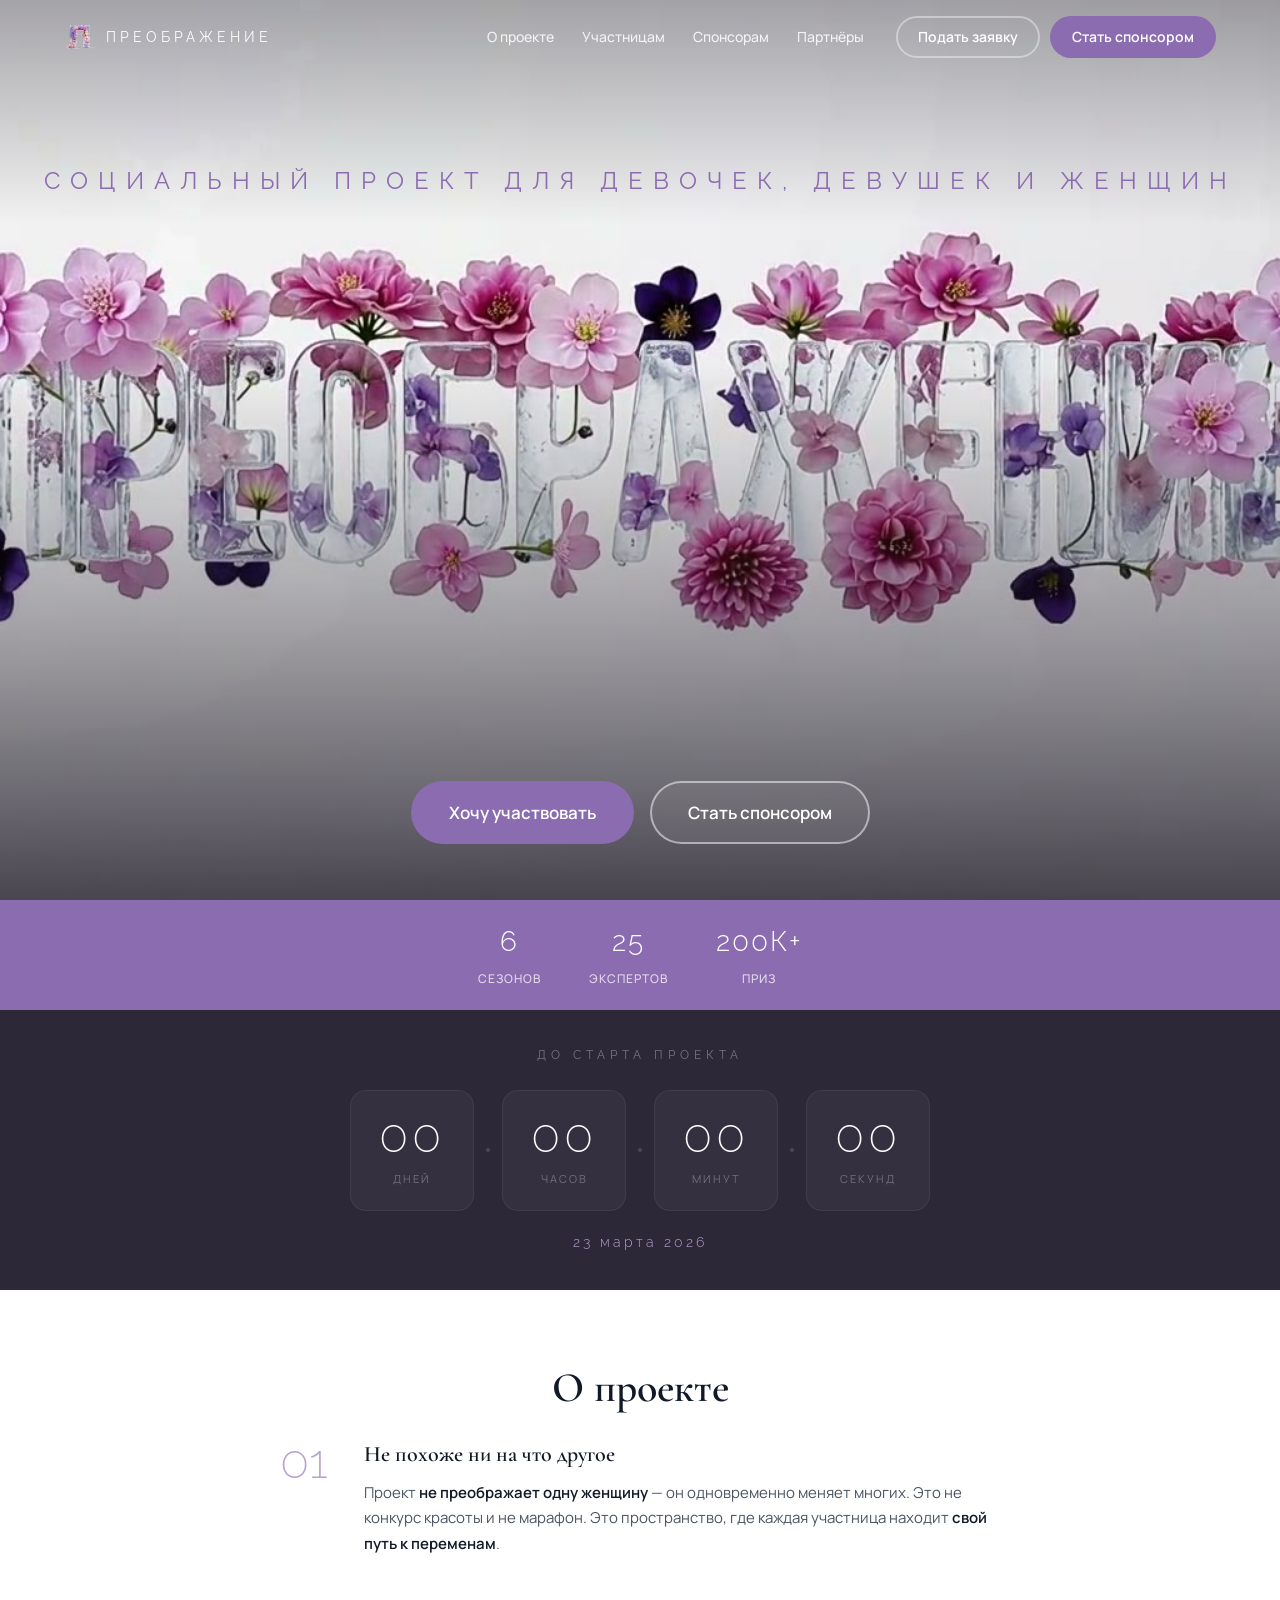
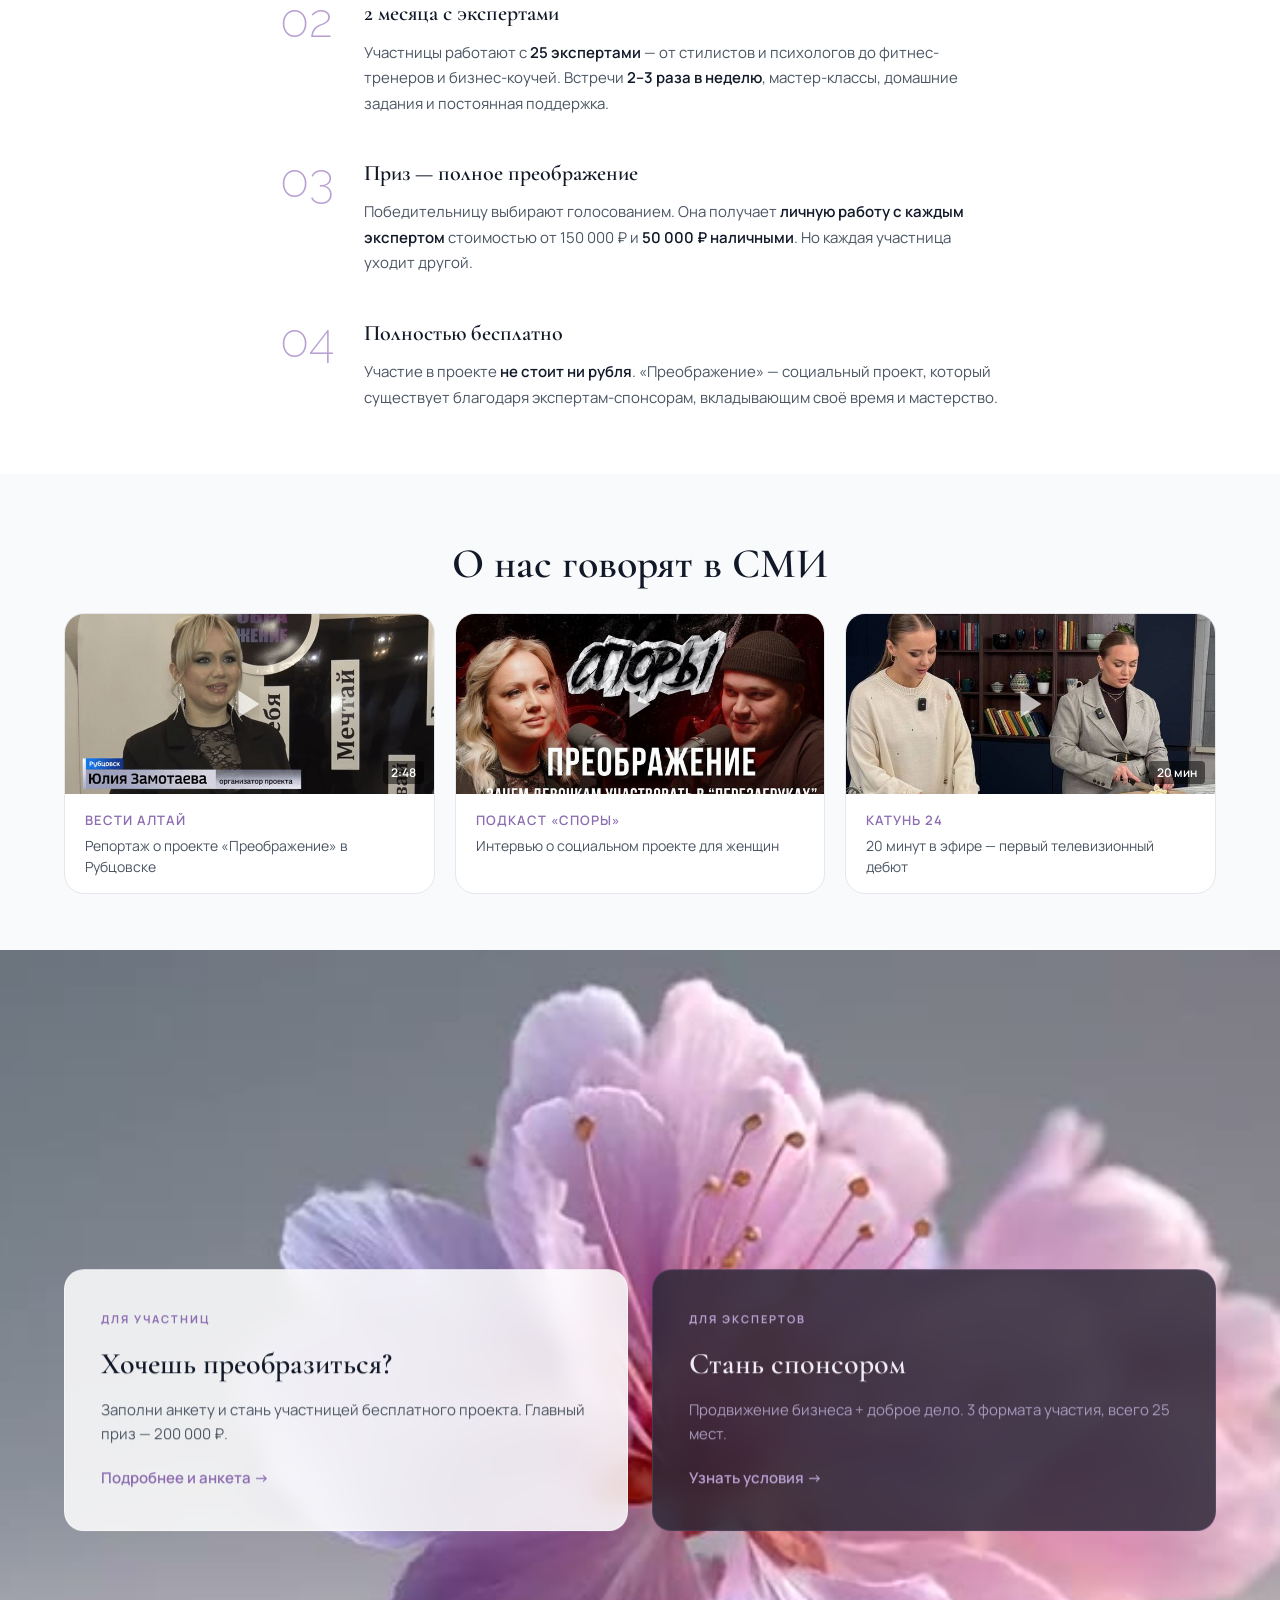
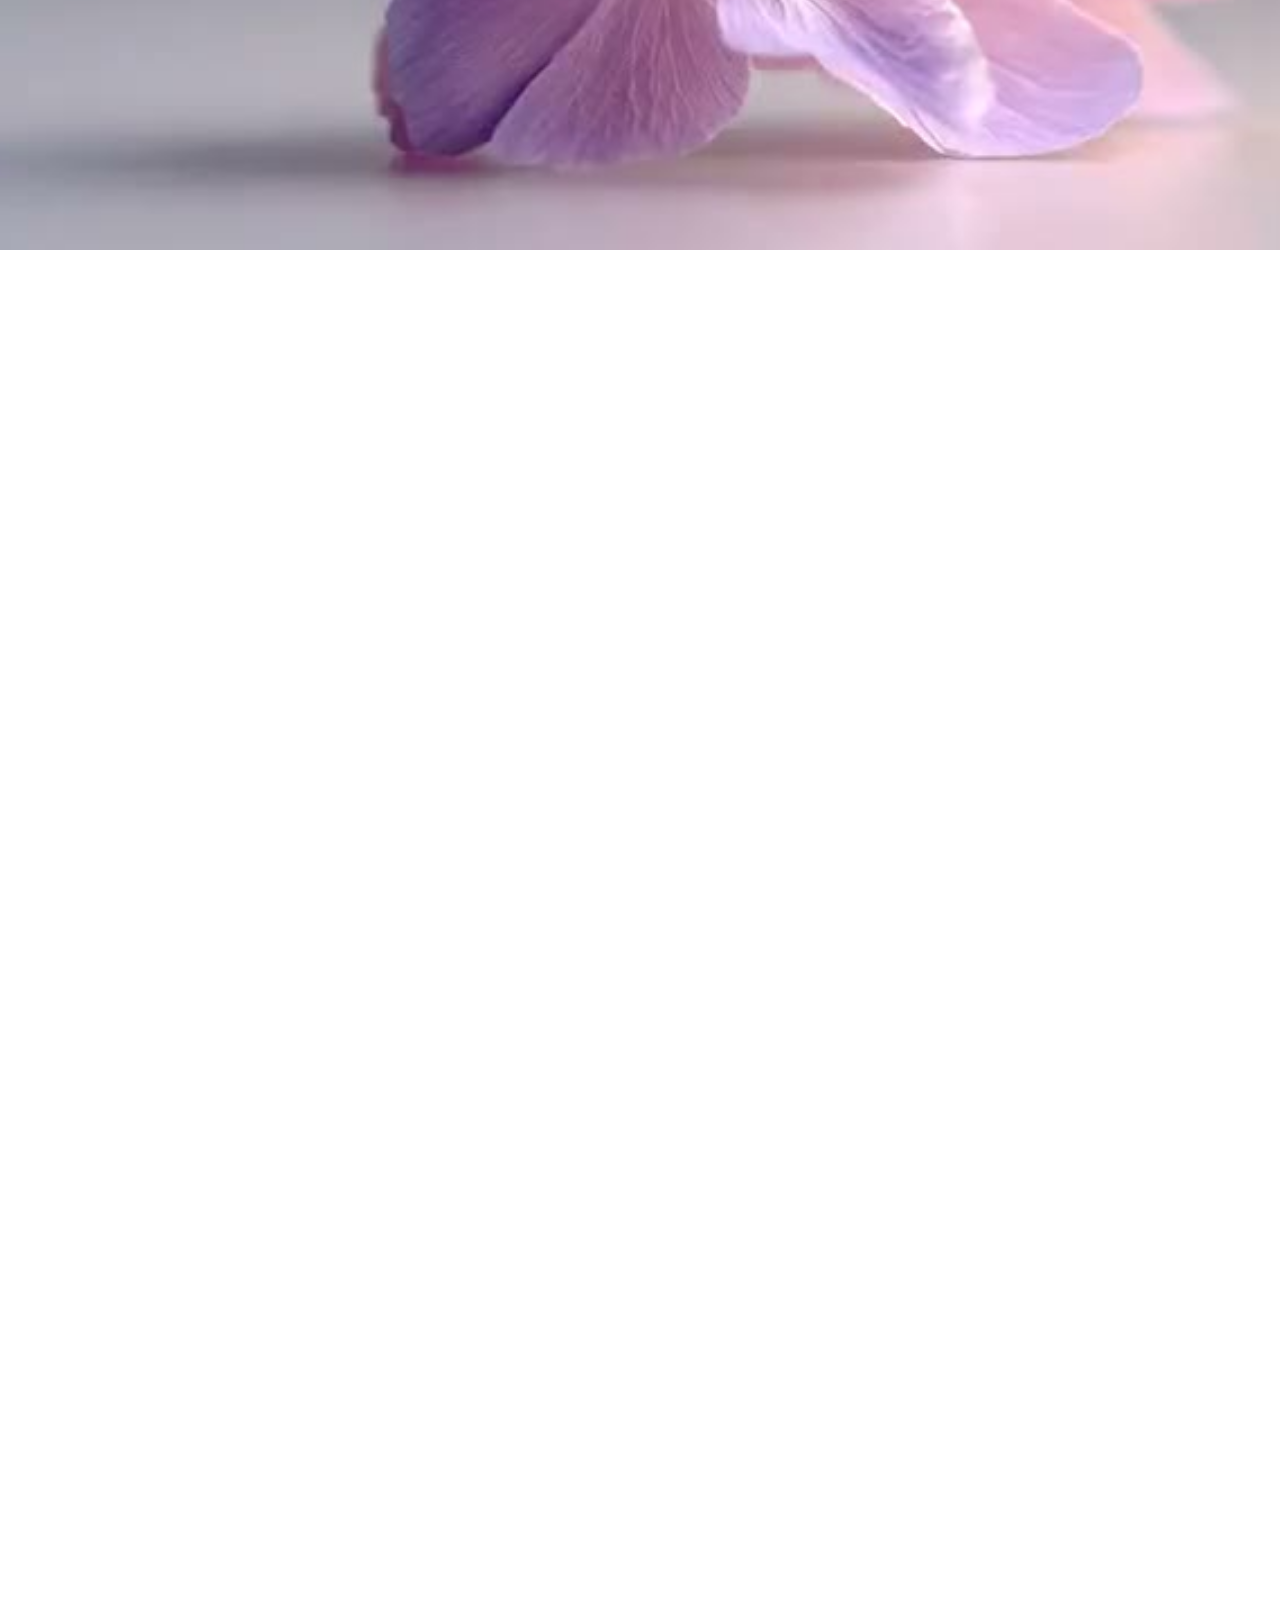
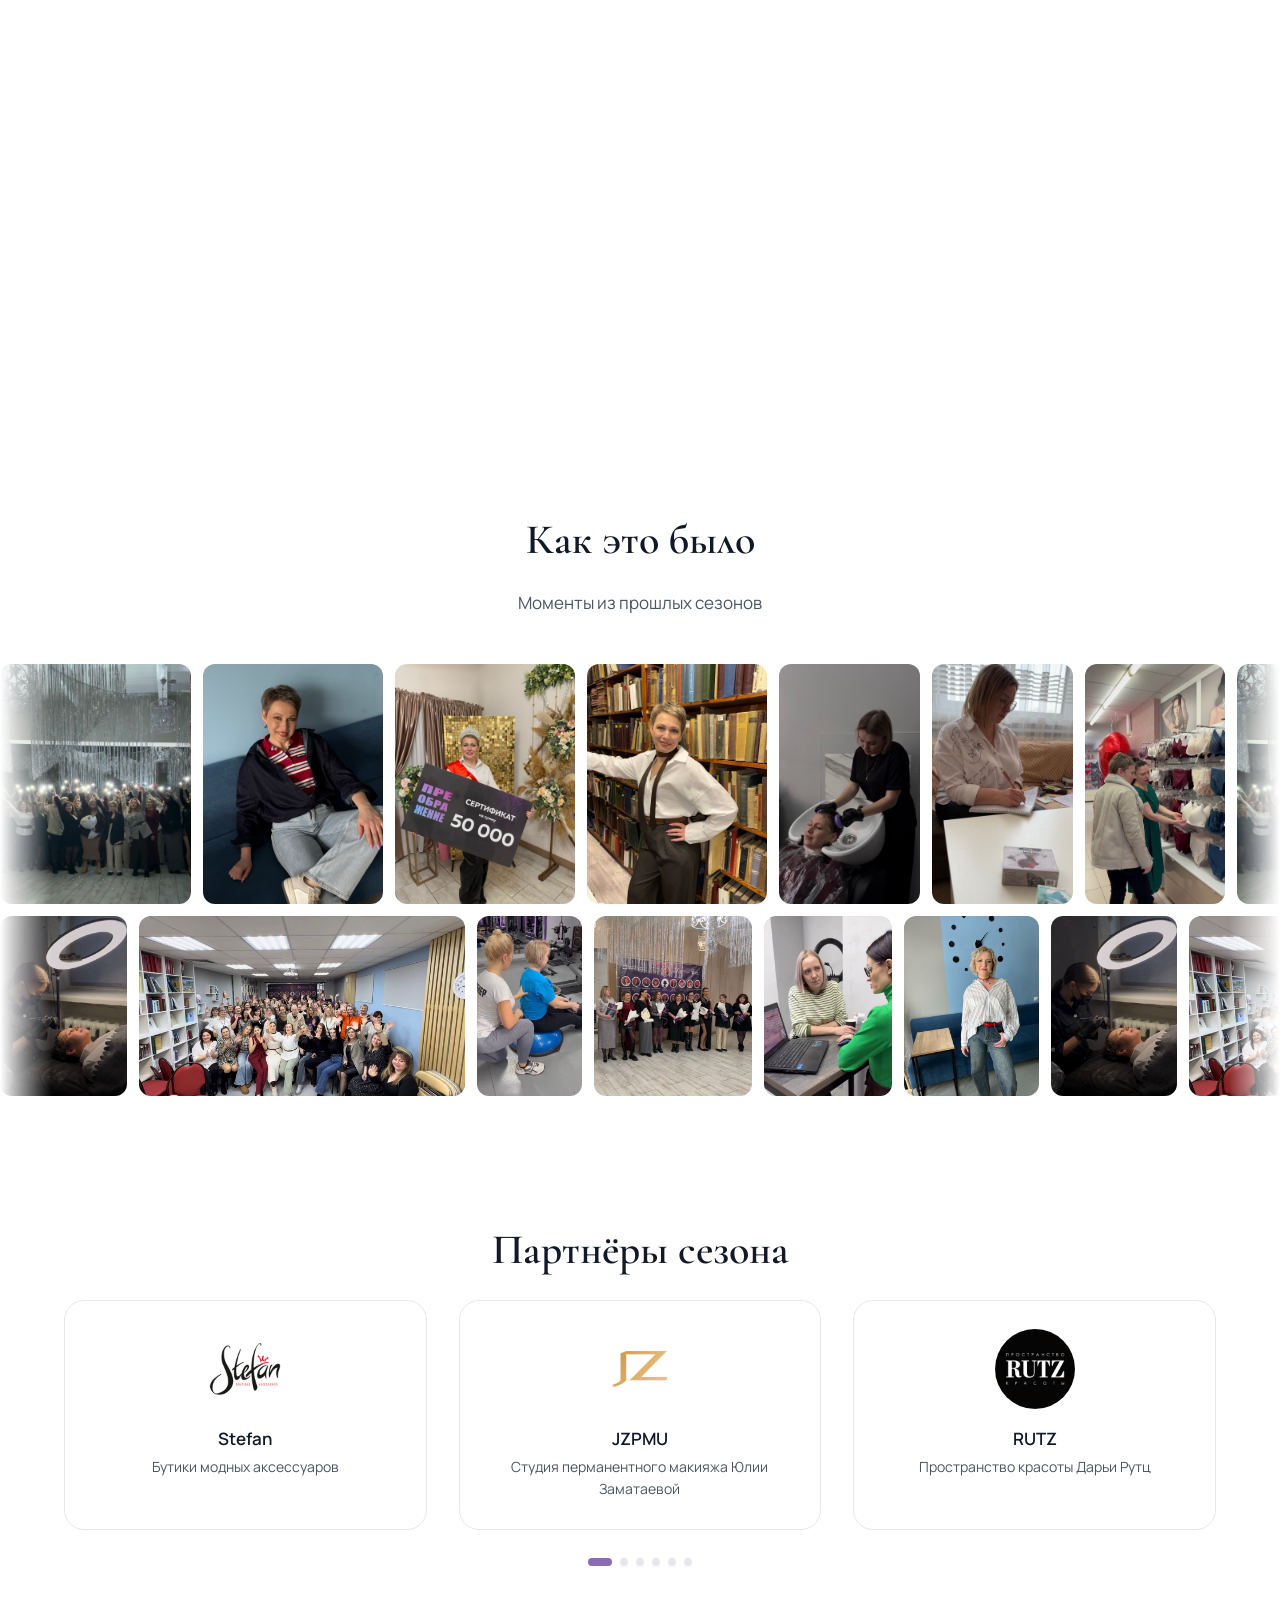
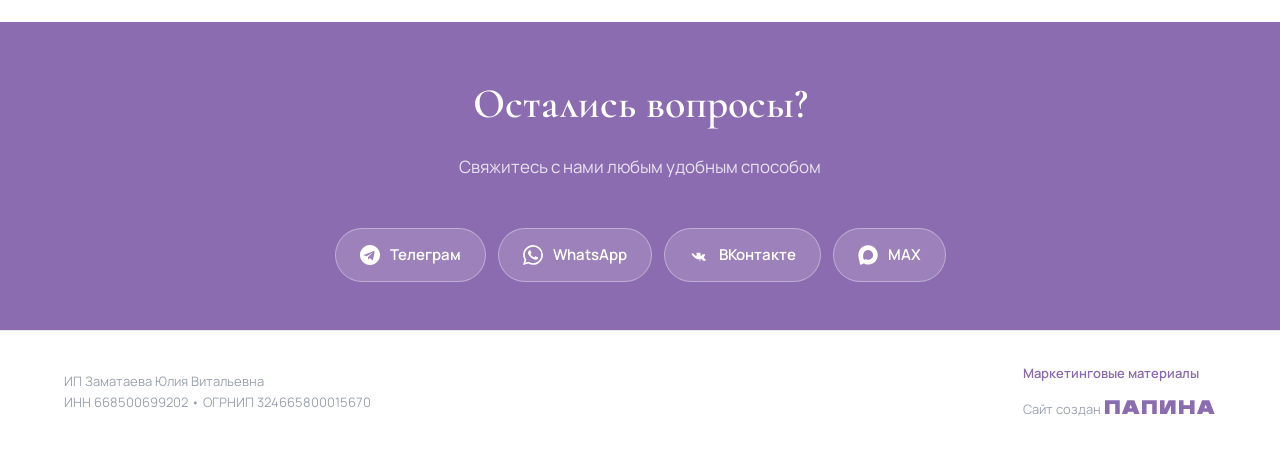
==== commit 974710ca: "feat: добавлены 3 новых спонсора — Ребро, Заровняева, Соловьёва - index.html: 3 карточки партнёров (" ====
--- a/index.html
+++ b/index.html
@@ -295,9 +295,9 @@
           <p>Лауреат Национальной премии по этикету</p>
         </div>
         <div class="partner">
-          <div class="partner__logo"><img src="assets/partners/sergeeva.jpg" alt="Ксения Сергеева" loading="lazy"></div>
-          <h4>Ксения Сергеева</h4>
-          <p>Женский фотограф и плюс-сайз блогер</p>
+          <div class="partner__logo"><img src="assets/partner-fedosova.jpg" alt="Малина — Наталья Федосова" loading="lazy" style="object-position:center 15%"></div>
+          <h4>Малина</h4>
+          <p>Магазин женской одежды и аксессуаров. Стилист — Наталья Федосова</p>
         </div>
         <div class="partner">
           <div class="partner__logo"><img src="assets/partner-adiyan.jpg" alt="Ольга Адиян" loading="lazy"></div>
@@ -338,6 +338,21 @@
           <div class="partner__logo"><img src="assets/partner-matkova.jpg" alt="Вероника Маткова" loading="lazy"></div>
           <h4>Вероника Маткова</h4>
           <p>Специалист по соцсетям</p>
+        </div>
+        <div class="partner">
+          <div class="partner__logo"><img src="assets/partner-rebro.png" alt="Екатерина Ребро" loading="lazy"></div>
+          <h4>Екатерина Ребро</h4>
+          <p>Практикующий косметолог, методист бренда GENEVIE, сертифицированный тренер</p>
+        </div>
+        <div class="partner">
+          <div class="partner__logo"><img src="assets/partner-zarovnyaeva.png" alt="Тамара Заровняева" loading="lazy"></div>
+          <h4>Тамара Заровняева</h4>
+          <p>Мастер маникюра и педикюра</p>
+        </div>
+        <div class="partner">
+          <div class="partner__logo"><img src="assets/partner-solovyeva.png" alt="Марина Соловьёва" loading="lazy"></div>
+          <h4>Марина Соловьёва</h4>
+          <p>Визажист, мастер по наращиванию ресниц</p>
         </div>
       </div>
       <div class="partners__dots" id="partnersDots">
--- a/style.css
+++ b/style.css
@@ -1295,3 +1295,4 @@
   .stats-bar__inner { gap: 24px; }
   .stats-bar__num { font-size: 24px; }
 }
+
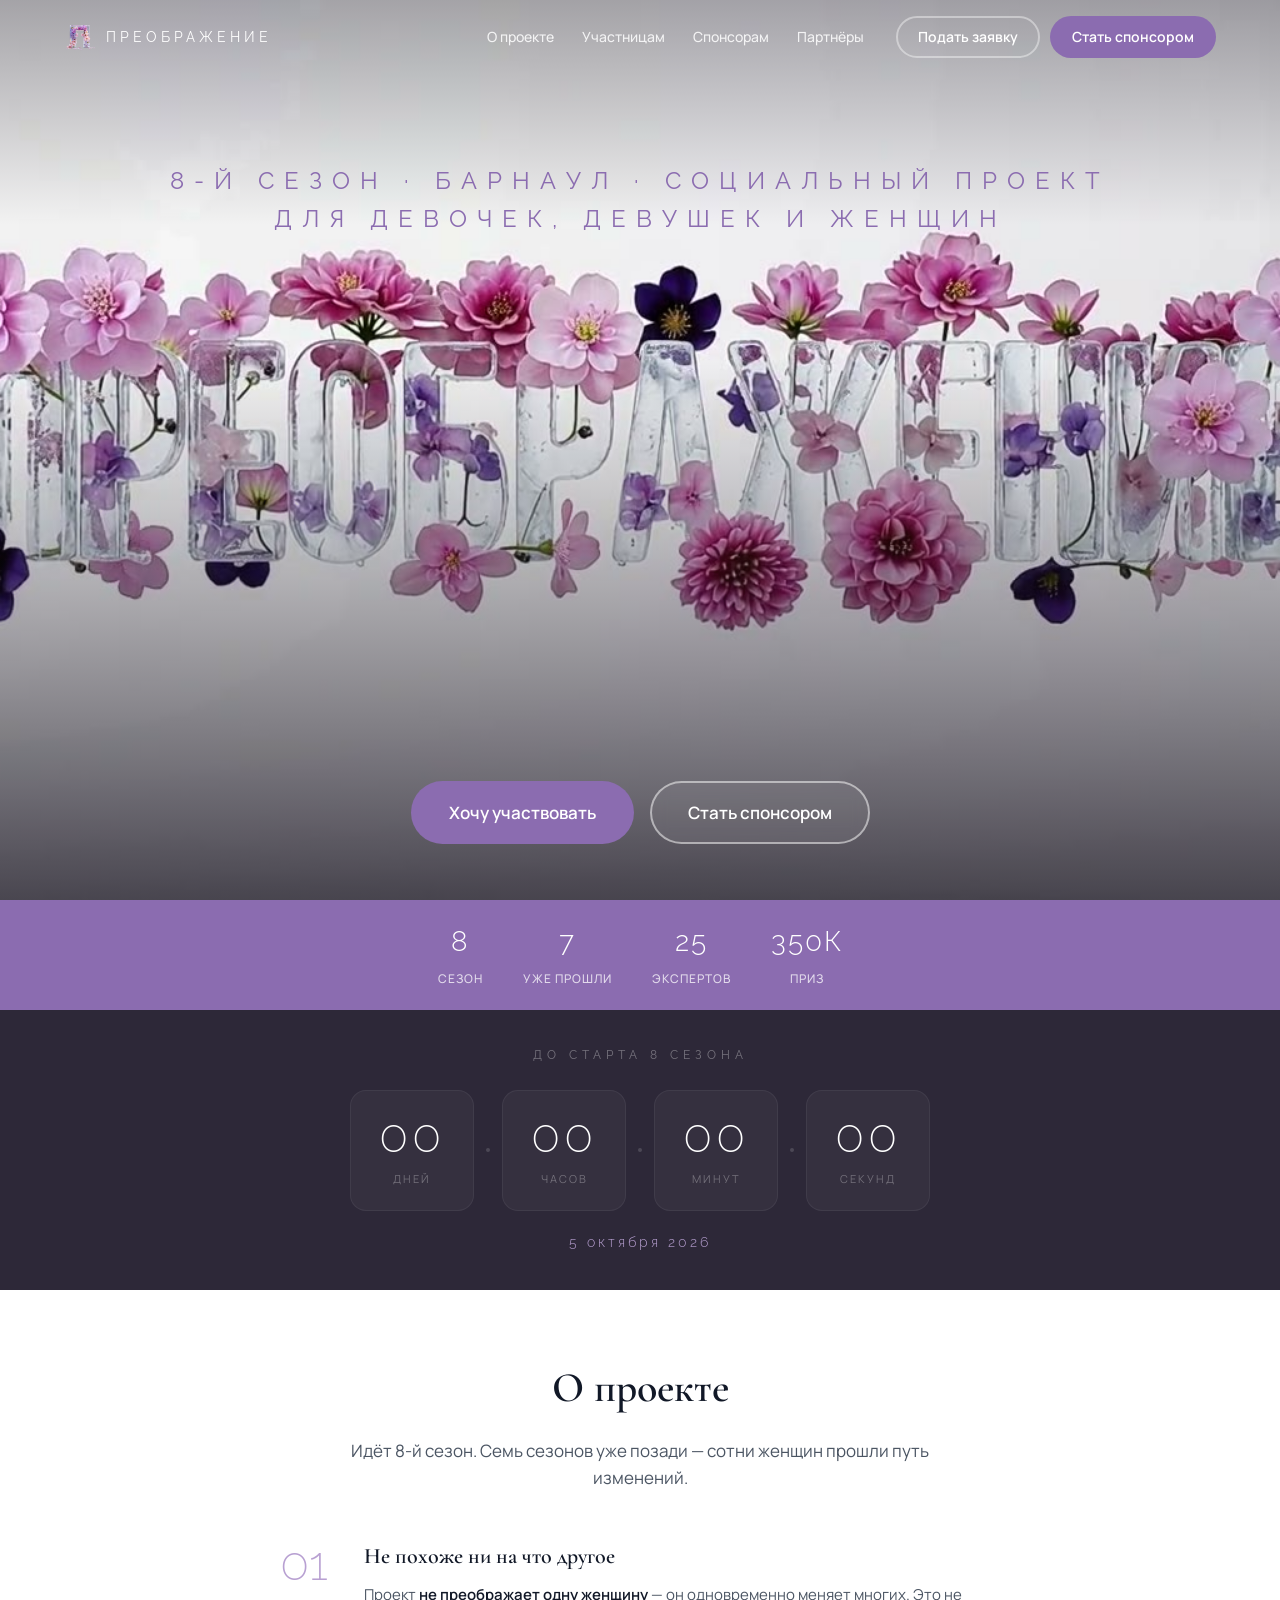
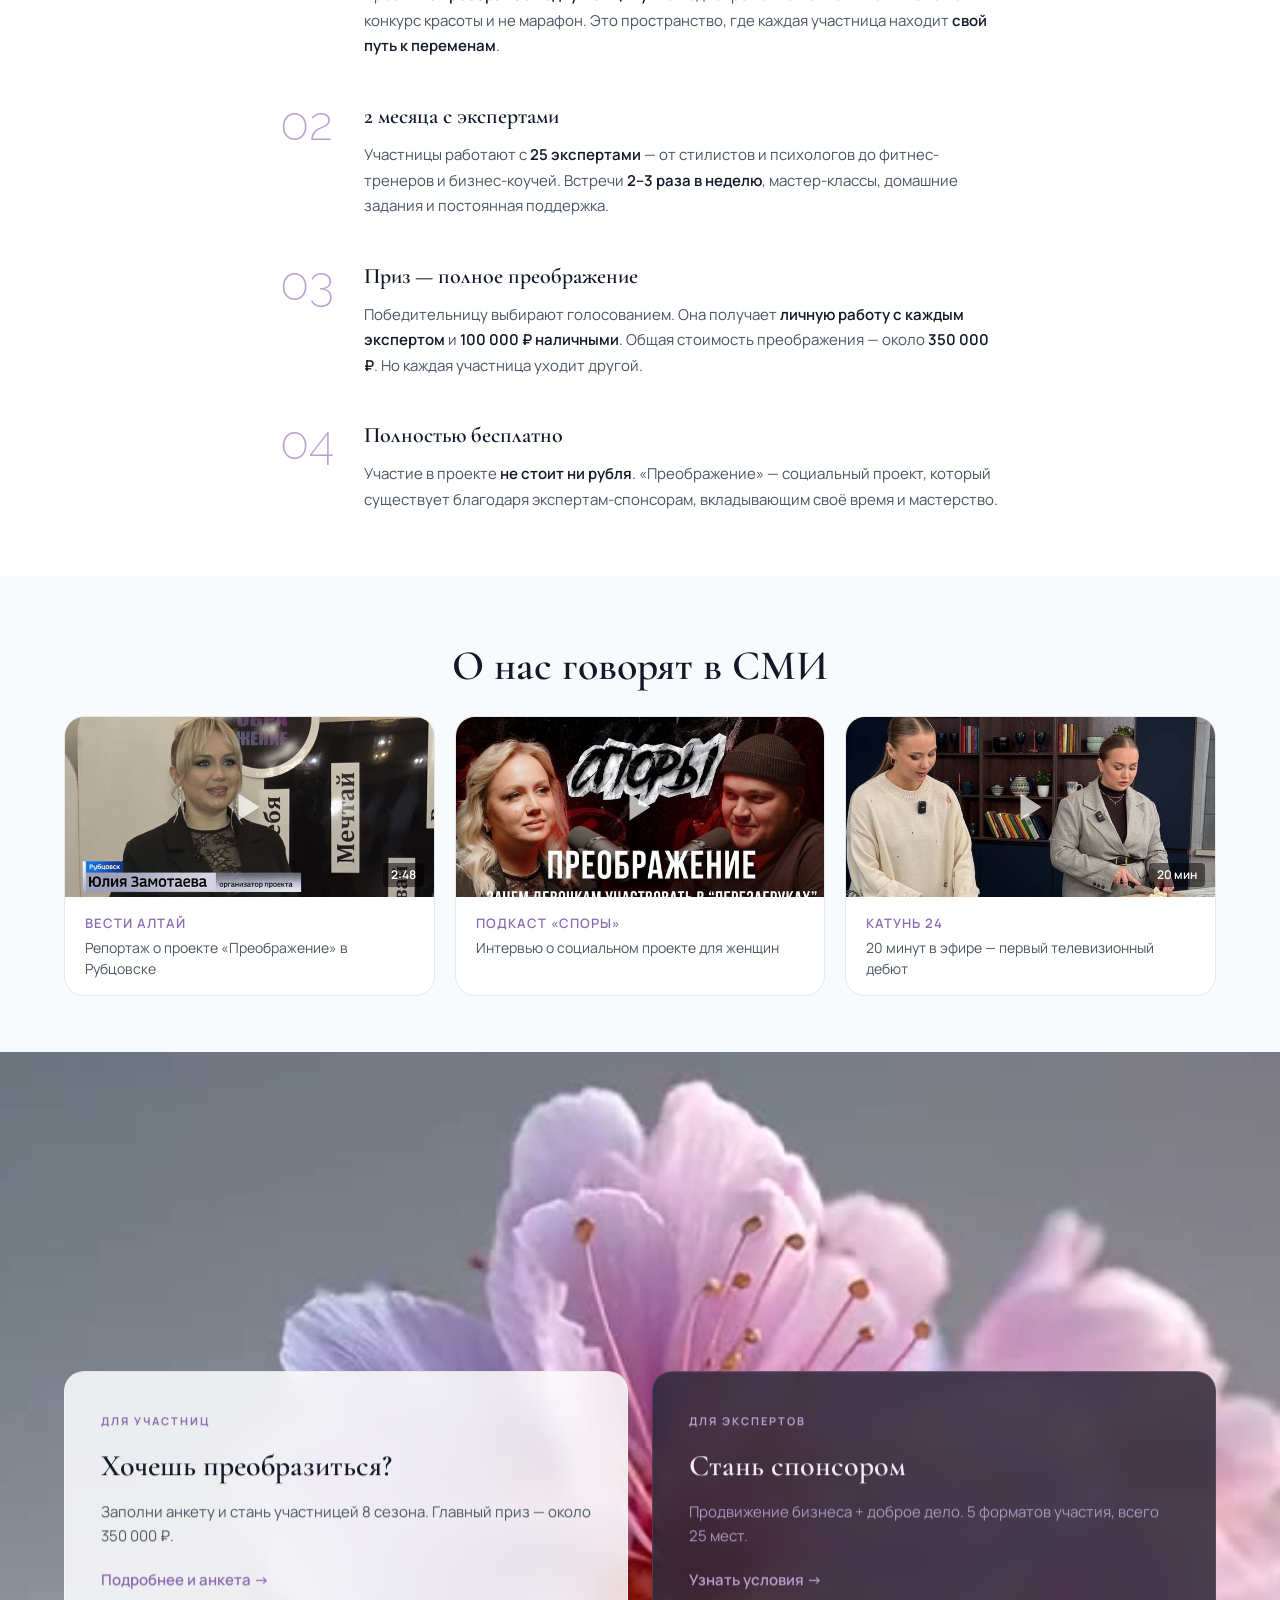
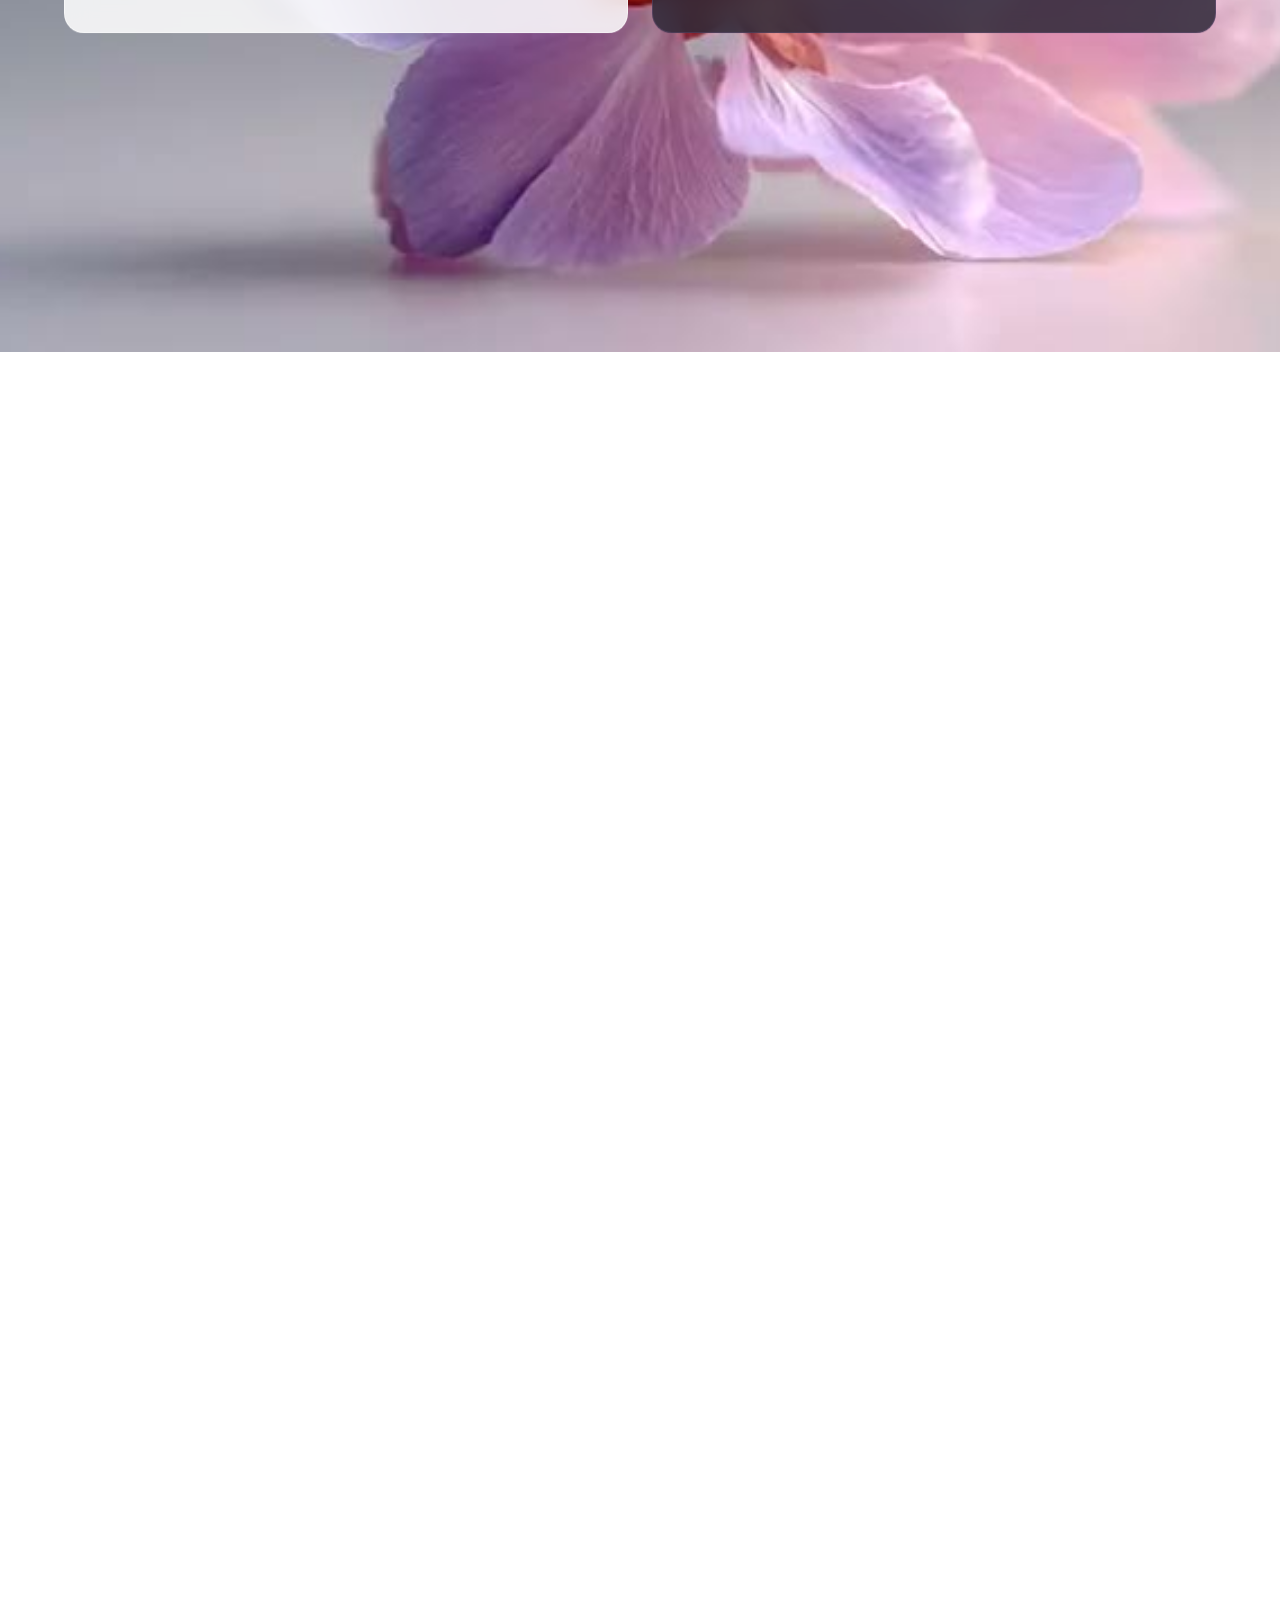
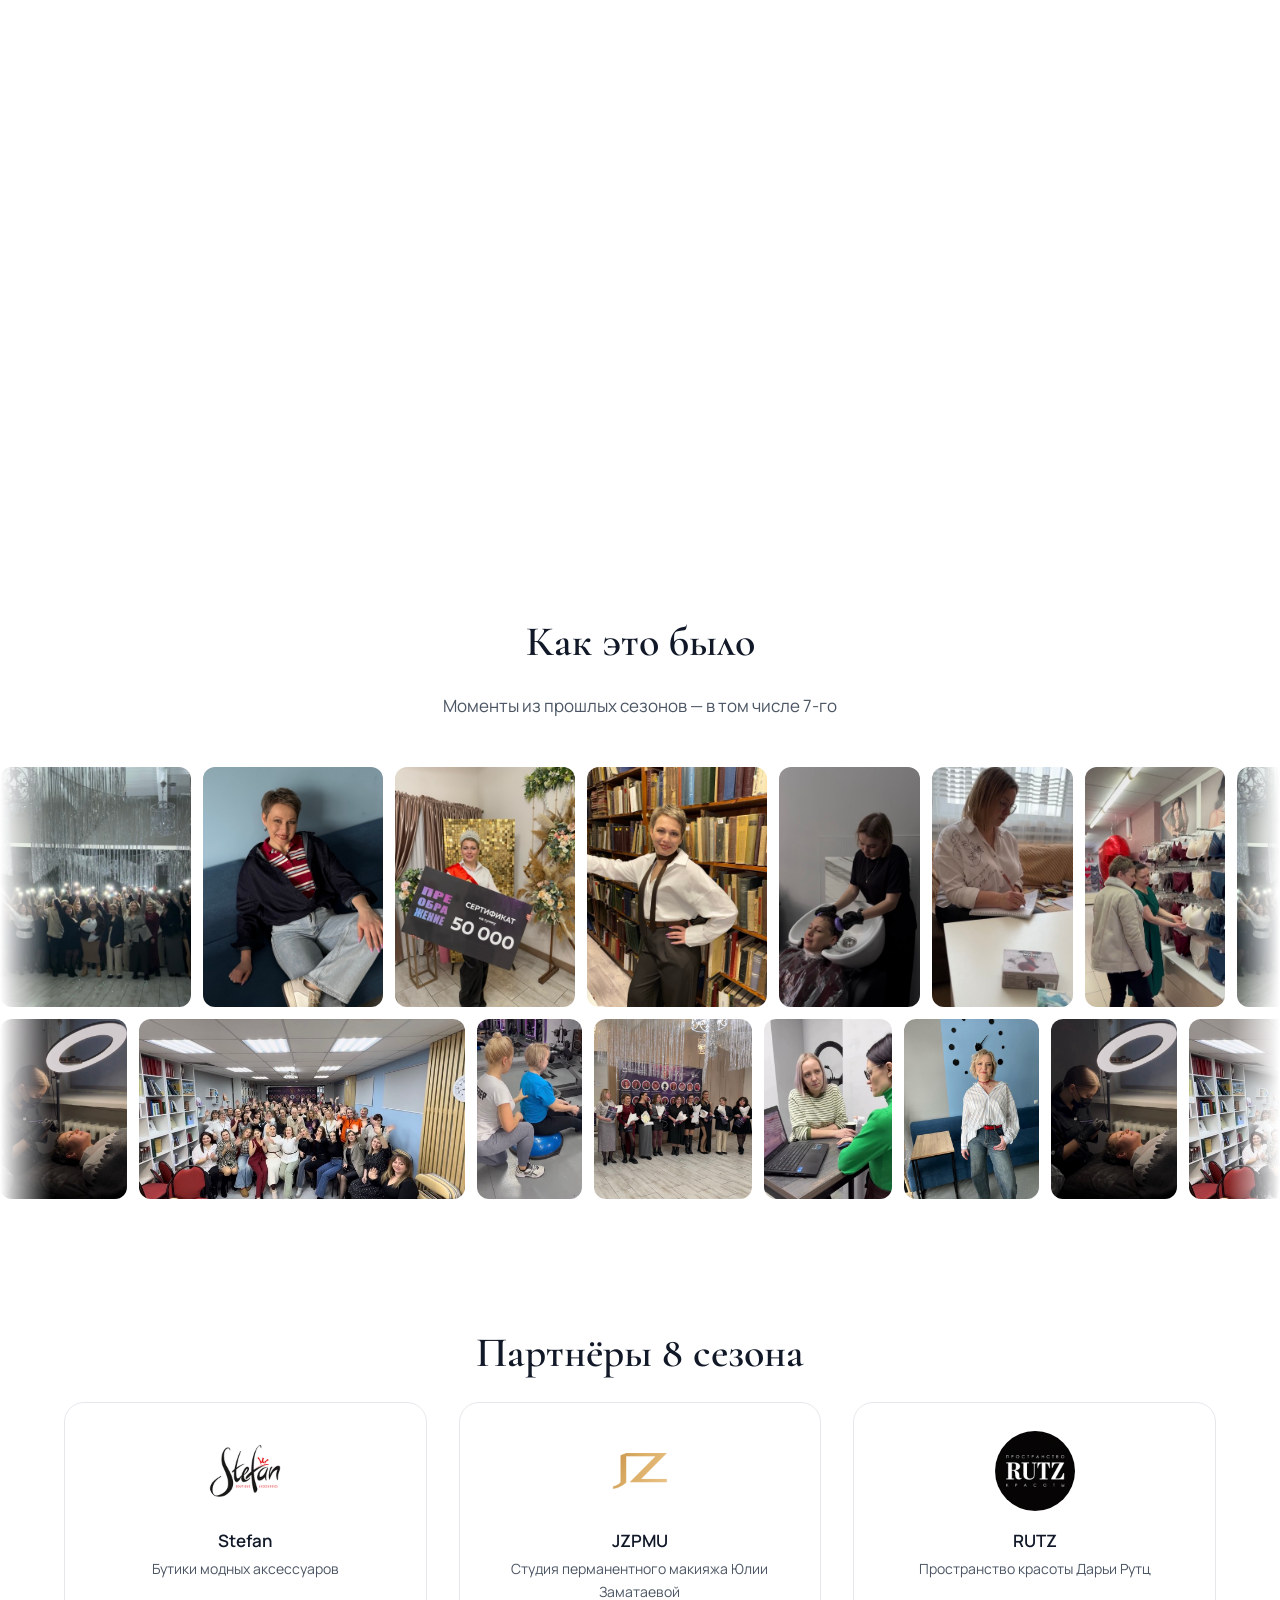
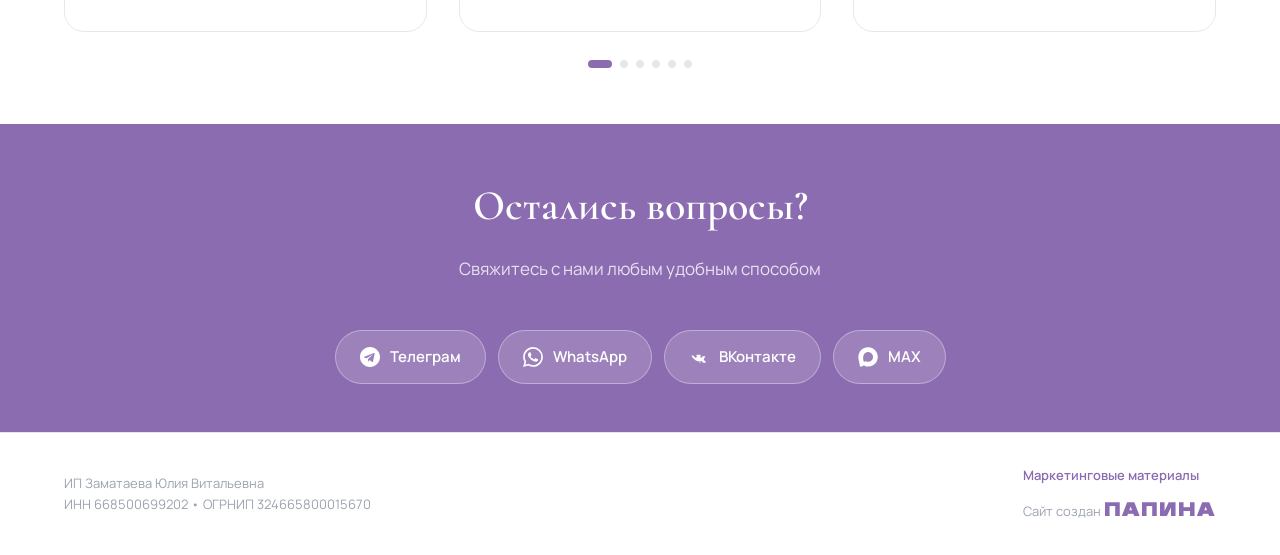
==== commit 88616505: "content: сайт на 8 сезон — даты, приз, истории 7-го сохранены Старт 5 октября 2026, приз ~350К, в ос" ====
--- a/index.html
+++ b/index.html
@@ -4,9 +4,9 @@
   <meta charset="UTF-8">
   <meta name="viewport" content="width=device-width, initial-scale=1.0">
   <title>Преображение — социальный проект для женщин | Барнаул</title>
-  <meta name="description" content="Бесплатный социальный проект для девушек и женщин. 7-й сезон. Старт 23 марта 2026. Работа с экспертами, мастер-классы, призы на 200 000₽.">
-  <meta property="og:title" content="Преображение — социальный проект для женщин | Барнаул">
-  <meta property="og:description" content="Бесплатный проект для женщин. 2 месяца работы с экспертами. Главный приз — преображение на 200 000₽.">
+  <meta name="description" content="Бесплатный социальный проект для девушек и женщин. 8-й сезон. Старт 5 октября 2026. Работа с экспертами, мастер-классы, приз ~350 000₽.">
+  <meta property="og:title" content="Преображение — 8-й сезон | Барнаул">
+  <meta property="og:description" content="Бесплатный проект для женщин. 8-й сезон. 2 месяца с экспертами. Главный приз — преображение ~350 000₽.">
   <meta property="og:type" content="website">
   <link rel="preconnect" href="https://fonts.googleapis.com">
   <link rel="preconnect" href="https://fonts.gstatic.com" crossorigin>
@@ -60,7 +60,7 @@
     </video>
     <div class="hero__overlay"></div>
     <div class="hero__top">
-      <p class="hero__subtitle">Социальный проект для&nbsp;девочек, девушек и&nbsp;женщин</p>
+      <p class="hero__subtitle">8-й сезон · Барнаул · социальный проект для&nbsp;девочек, девушек и&nbsp;женщин</p>
     </div>
     <div class="hero__content">
       <div class="hero__cta">
@@ -74,15 +74,19 @@
   <section class="stats-bar">
     <div class="stats-bar__inner">
       <div class="stats-bar__item">
-        <span class="stats-bar__num">6</span>
-        <span class="stats-bar__label">сезонов</span>
+        <span class="stats-bar__num">8</span>
+        <span class="stats-bar__label">сезон</span>
+      </div>
+      <div class="stats-bar__item">
+        <span class="stats-bar__num">7</span>
+        <span class="stats-bar__label">уже прошли</span>
       </div>
       <div class="stats-bar__item">
         <span class="stats-bar__num">25</span>
         <span class="stats-bar__label">экспертов</span>
       </div>
       <div class="stats-bar__item">
-        <span class="stats-bar__num">200К+</span>
+        <span class="stats-bar__num">350К</span>
         <span class="stats-bar__label">приз</span>
       </div>
     </div>
@@ -91,7 +95,7 @@
   <!-- COUNTDOWN -->
   <section class="countdown" id="countdown">
     <div class="container countdown__inner">
-      <p class="countdown__label">До старта проекта</p>
+      <p class="countdown__label">До старта 8 сезона</p>
       <div class="countdown__timer" id="timer">
         <div class="countdown__item">
           <span class="countdown__number" id="days">00</span>
@@ -113,7 +117,7 @@
           <span class="countdown__unit">секунд</span>
         </div>
       </div>
-      <p class="countdown__date">23 марта 2026</p>
+      <p class="countdown__date">5 октября 2026</p>
     </div>
   </section>
 
@@ -121,6 +125,7 @@
   <section class="about" id="about">
     <div class="container">
       <h2 class="section-title">О проекте</h2>
+      <p class="section-desc">Идёт 8-й сезон. Семь сезонов уже позади — сотни женщин прошли путь изменений.</p>
       <div class="about__flow">
         <div class="about__item">
           <span class="about__num">01</span>
@@ -140,7 +145,7 @@
           <span class="about__num">03</span>
           <div class="about__text">
             <h3>Приз — полное преображение</h3>
-            <p>Победительницу выбирают голосованием. Она получает <strong>личную работу с каждым экспертом</strong> стоимостью от 150 000 ₽ и <strong>50 000 ₽ наличными</strong>. Но каждая участница уходит другой.</p>
+            <p>Победительницу выбирают голосованием. Она получает <strong>личную работу с каждым экспертом</strong> и <strong>100 000 ₽ наличными</strong>. Общая стоимость преображения — около <strong>350 000 ₽</strong>. Но каждая участница уходит другой.</p>
           </div>
         </div>
         <div class="about__item">
@@ -206,13 +211,13 @@
           <a href="participants.html" class="cta-dual__card cta-dual__card--participants">
             <span class="cta-dual__label">Для участниц</span>
             <h2>Хочешь преобразиться?</h2>
-            <p>Заполни анкету и стань участницей бесплатного проекта. Главный приз — 200 000 ₽.</p>
+            <p>Заполни анкету и стань участницей 8 сезона. Главный приз — около 350 000 ₽.</p>
             <span class="cta-dual__link">Подробнее и анкета &rarr;</span>
           </a>
           <a href="sponsors.html" class="cta-dual__card cta-dual__card--sponsors">
             <span class="cta-dual__label">Для экспертов</span>
             <h2>Стань спонсором</h2>
-            <p>Продвижение бизнеса + доброе дело. 3 формата участия, всего 25 мест.</p>
+            <p>Продвижение бизнеса + доброе дело. 5 форматов участия, всего 25 мест.</p>
             <span class="cta-dual__link">Узнать условия &rarr;</span>
           </a>
         </div>
@@ -224,7 +229,7 @@
   <section class="gallery" id="gallery">
     <div class="container">
       <h2 class="section-title">Как это было</h2>
-      <p class="section-desc">Моменты из прошлых сезонов</p>
+      <p class="section-desc">Моменты из прошлых сезонов — в том числе 7-го</p>
     </div>
     <div class="gallery__marquee">
       <div class="gallery__row gallery__row--left">
@@ -267,7 +272,7 @@
   <!-- PARTNERS -->
   <section class="partners" id="partners">
     <div class="container">
-      <h2 class="section-title">Партнёры сезона</h2>
+      <h2 class="section-title">Партнёры 8 сезона</h2>
       <div class="partners__stage" id="partnersStage">
         <div class="partner">
           <div class="partner__logo"><img src="assets/partners/stefan.png" alt="Stefan" loading="lazy"></div>
@@ -418,7 +423,7 @@
 
 <script>
 (function() {
-  var target = new Date('2026-03-23T10:00:00+07:00').getTime();
+  var target = new Date('2026-10-05T10:00:00+07:00').getTime();
   function update() {
     var now = Date.now(), diff = Math.max(0, target - now);
     var d = Math.floor(diff / 86400000);
--- a/style.css
+++ b/style.css
@@ -346,9 +346,11 @@
 .stats-bar__inner {
   display: flex;
   justify-content: center;
-  gap: 48px;
-  max-width: 600px;
+  gap: 40px;
+  max-width: 800px;
   margin: 0 auto;
+  flex-wrap: wrap;
+  padding: 0 16px;
 }
 .stats-bar__item { text-align: center; }
 .stats-bar__num {
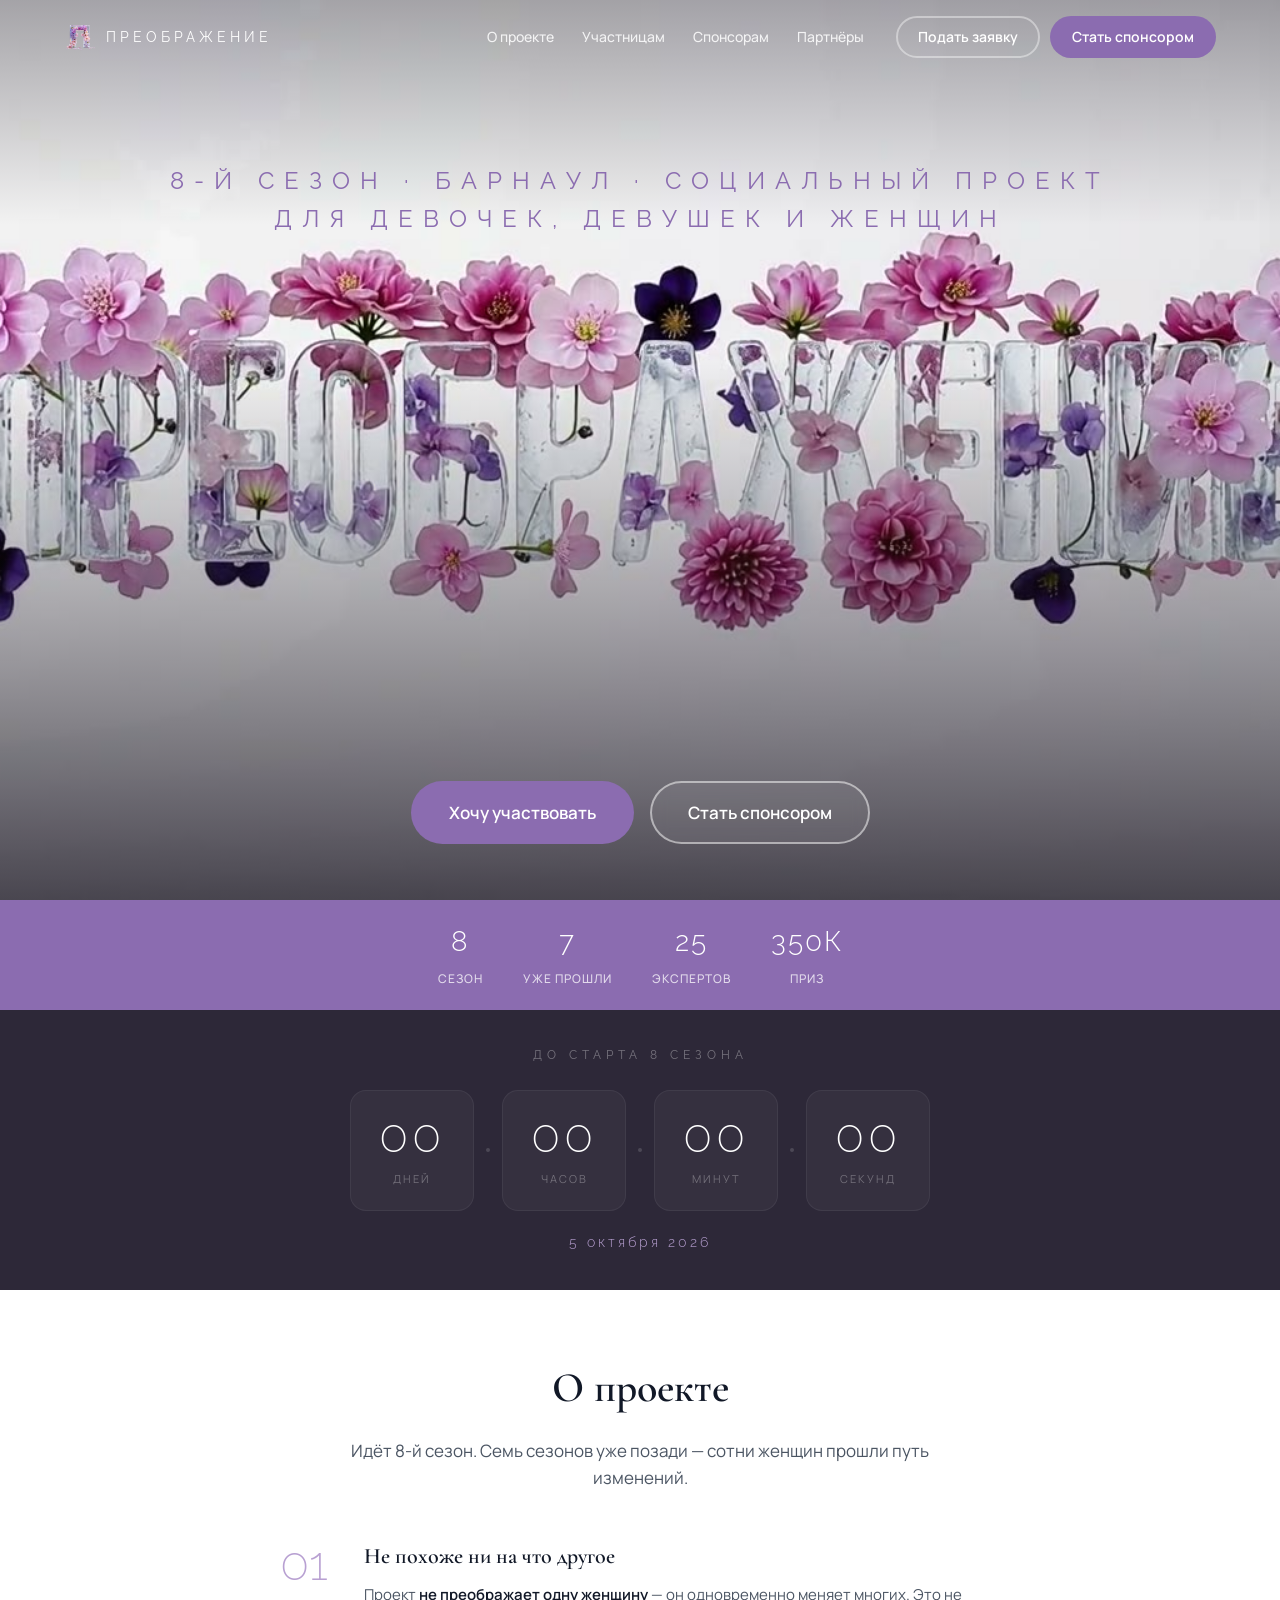
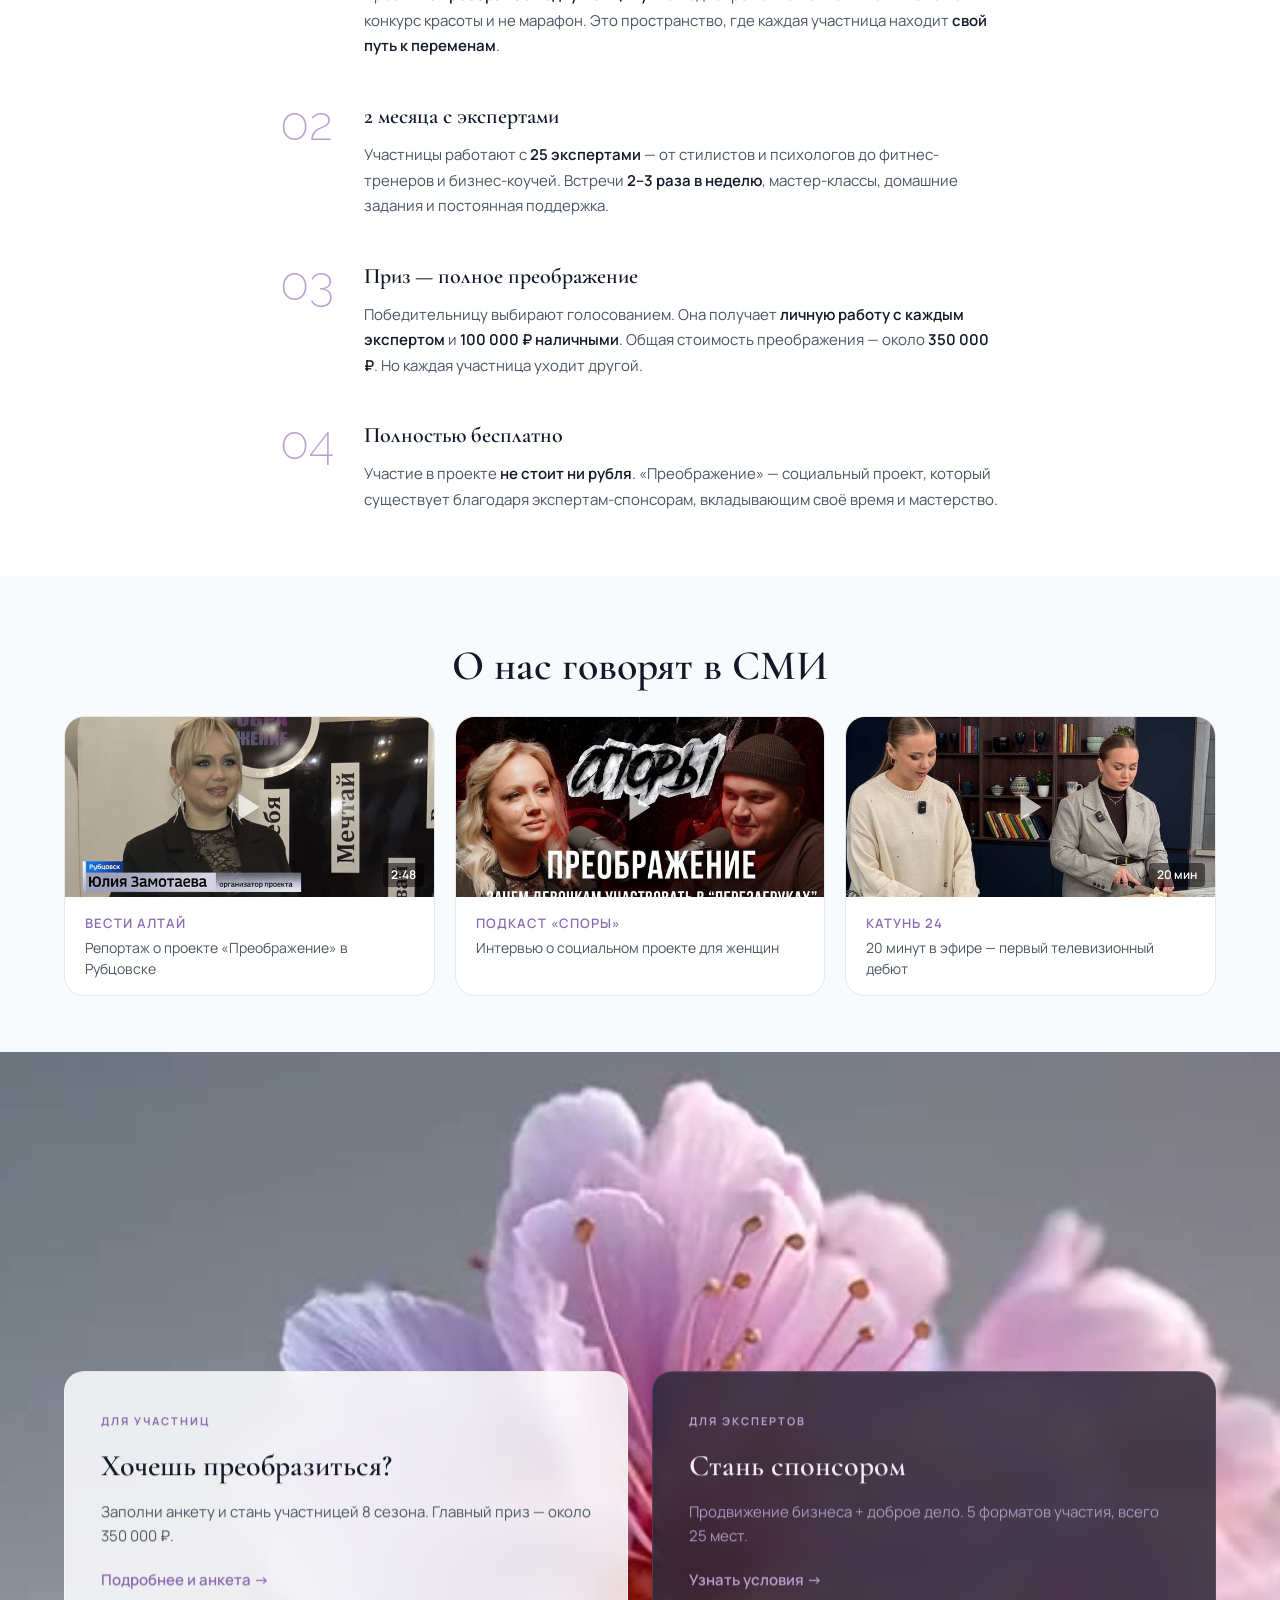
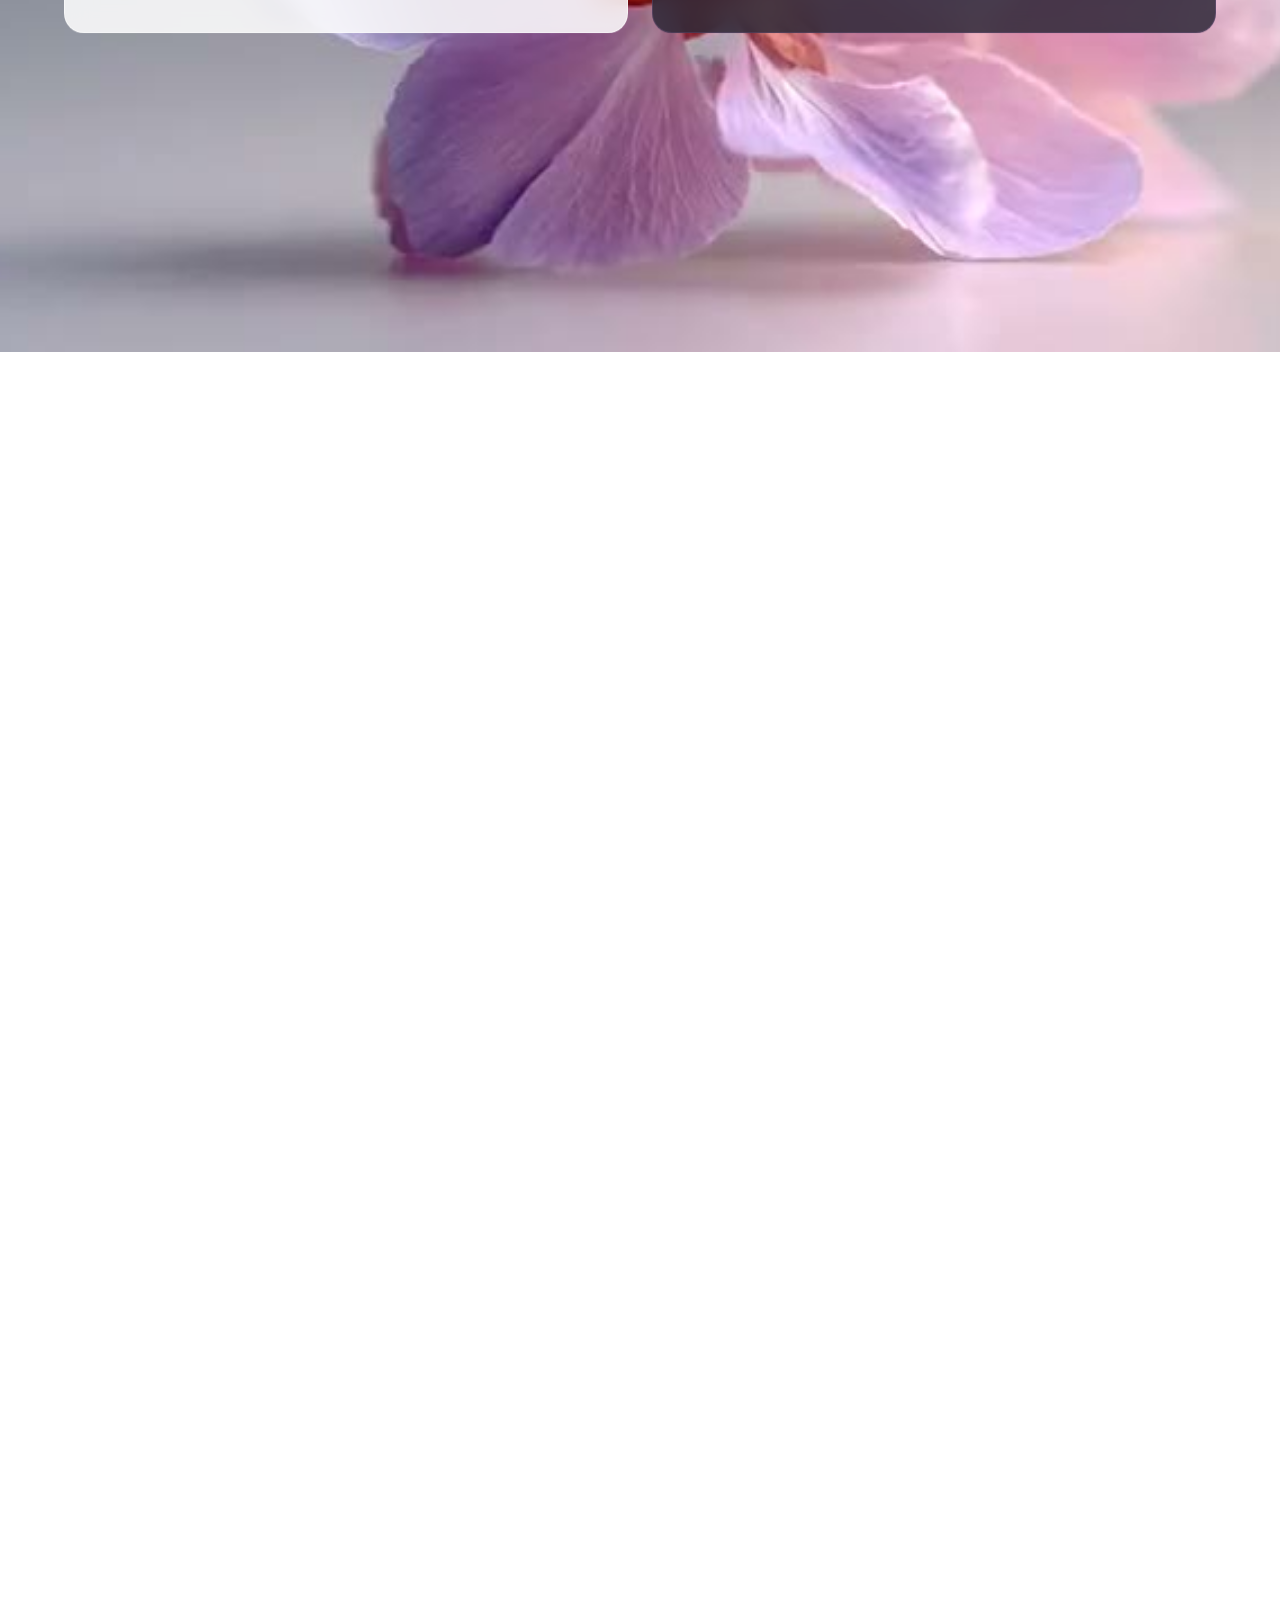
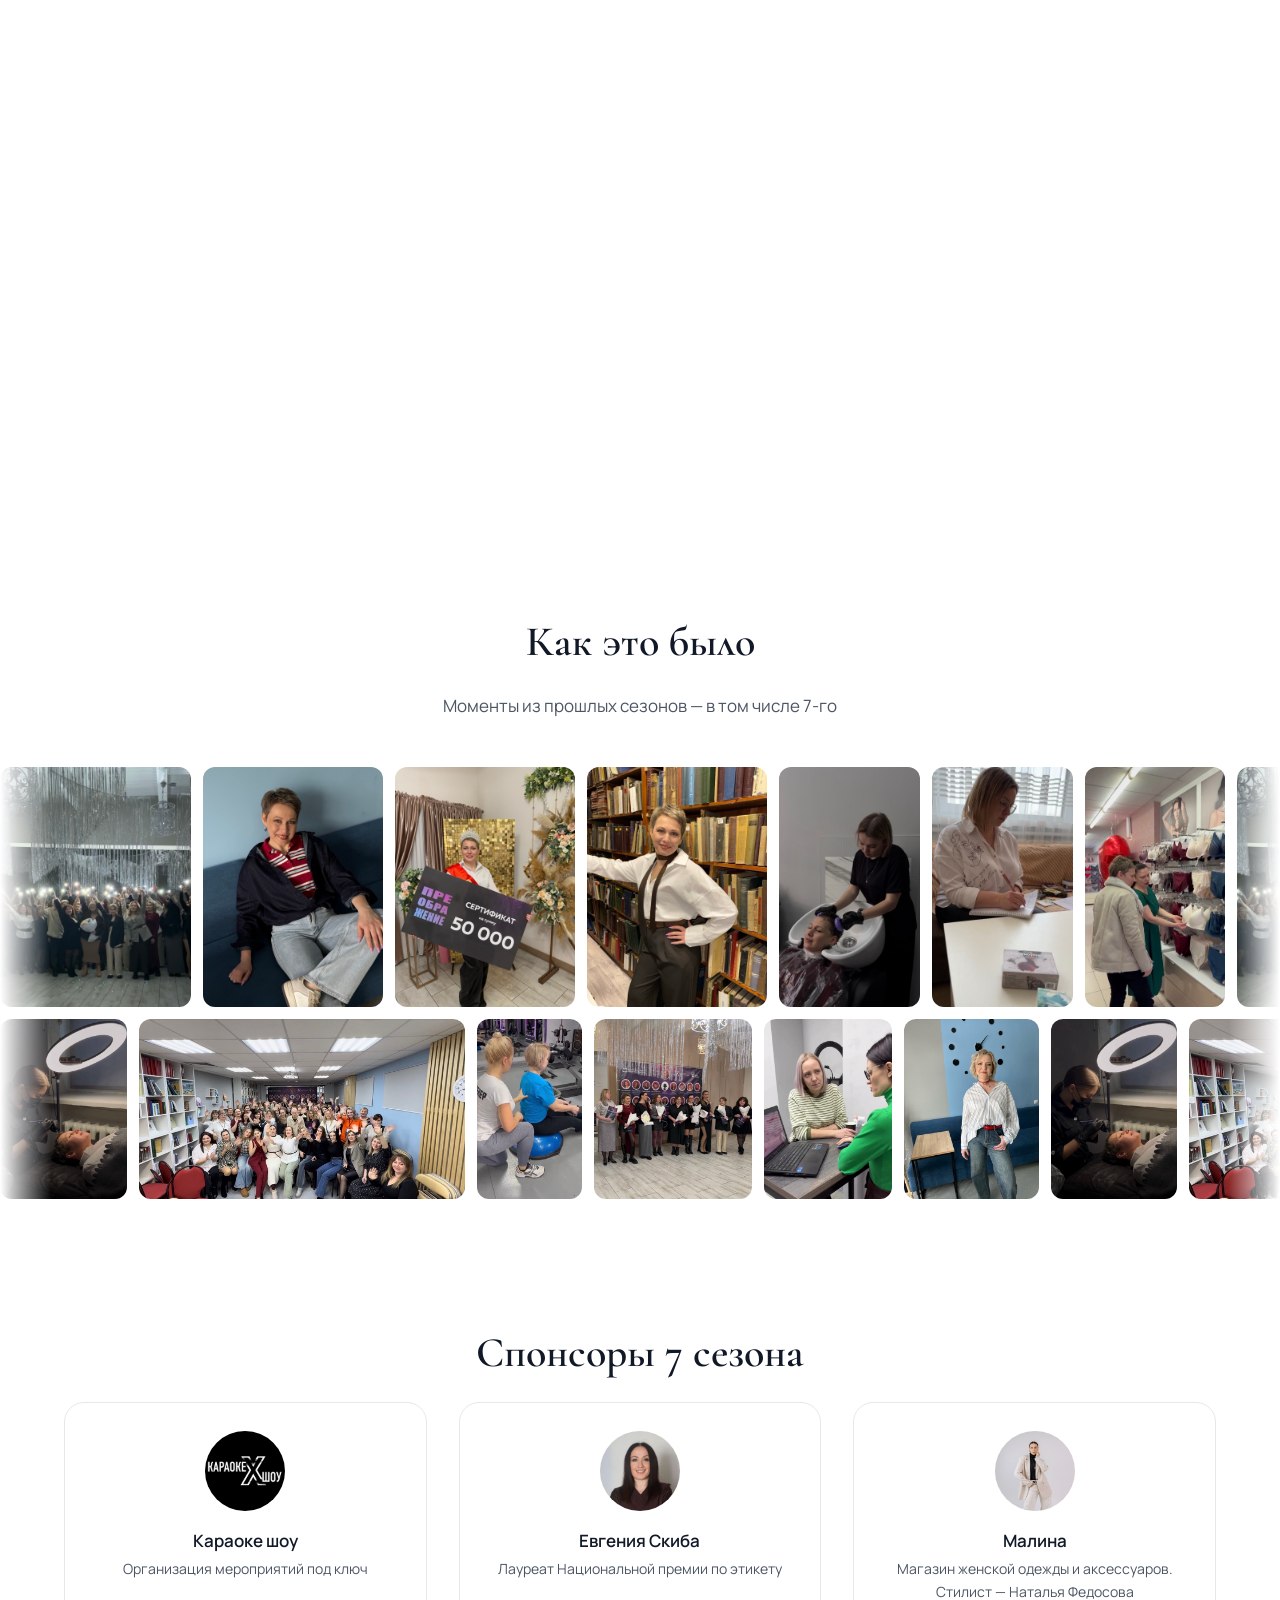
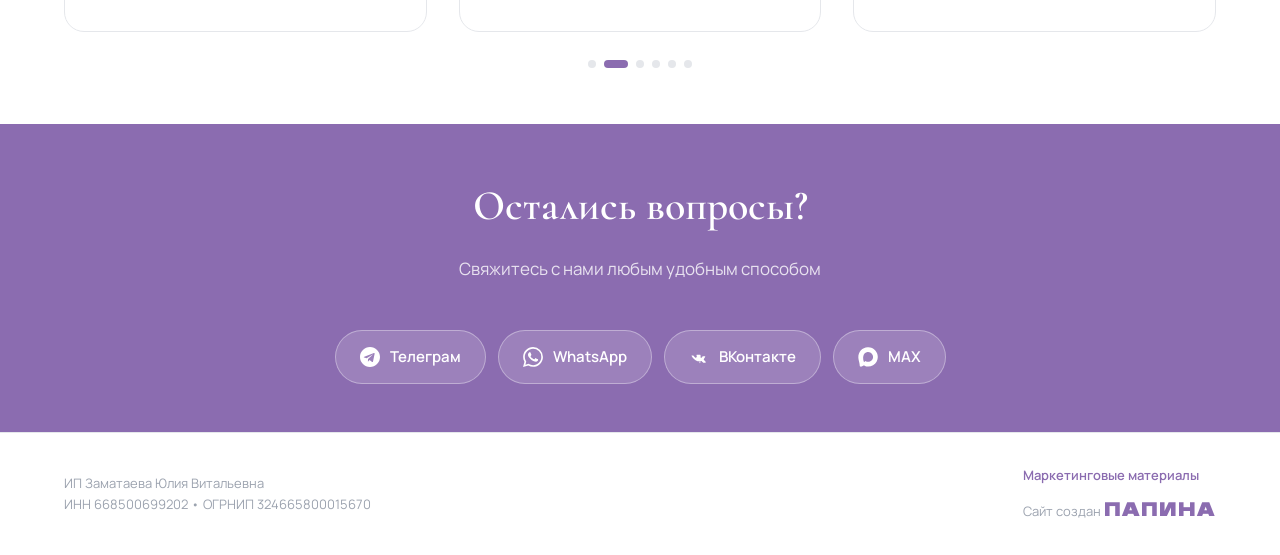
==== commit 23e812b7: "fix: спонсоры как 7 сезон; CTA формы без лишней фразы Co-authored-by: Cursor <cursoragent@cursor.com" ====
--- a/index.html
+++ b/index.html
@@ -272,7 +272,7 @@
   <!-- PARTNERS -->
   <section class="partners" id="partners">
     <div class="container">
-      <h2 class="section-title">Партнёры 8 сезона</h2>
+      <h2 class="section-title">Спонсоры 7 сезона</h2>
       <div class="partners__stage" id="partnersStage">
         <div class="partner">
           <div class="partner__logo"><img src="assets/partners/stefan.png" alt="Stefan" loading="lazy"></div>
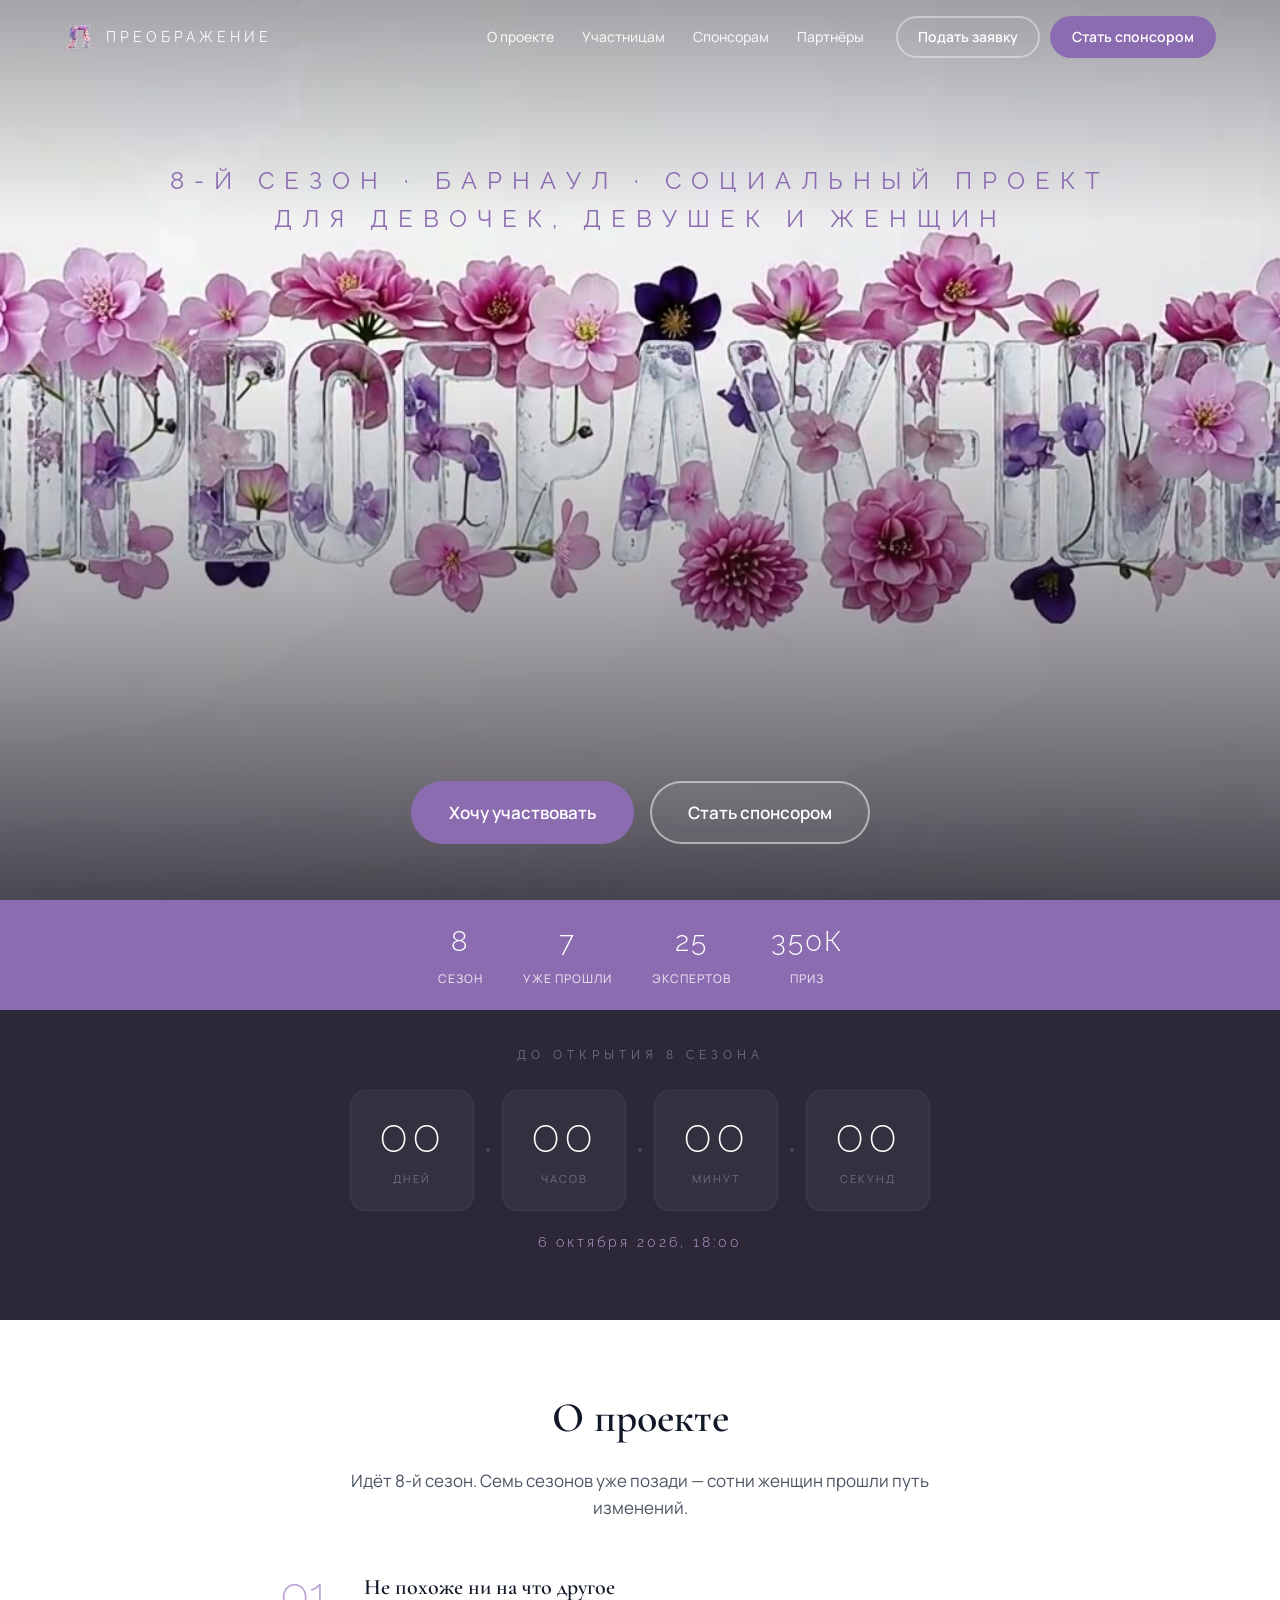
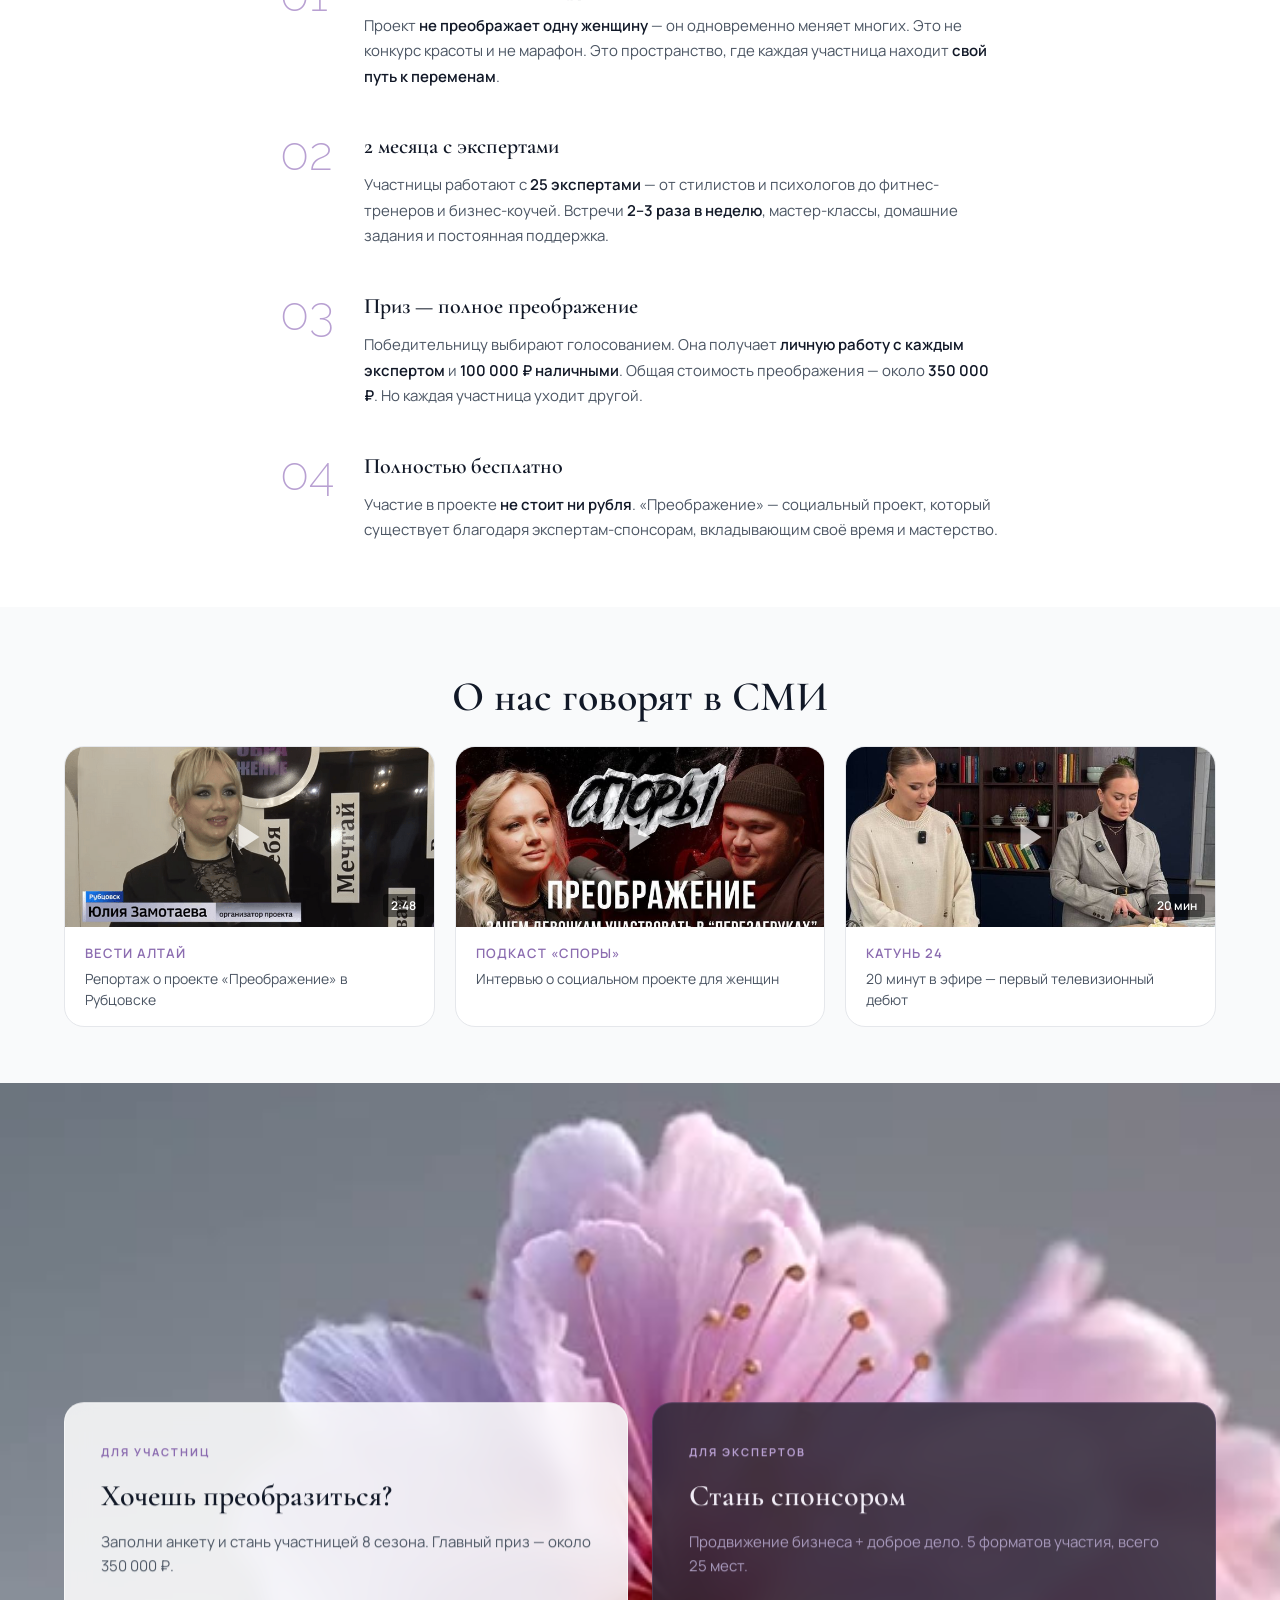
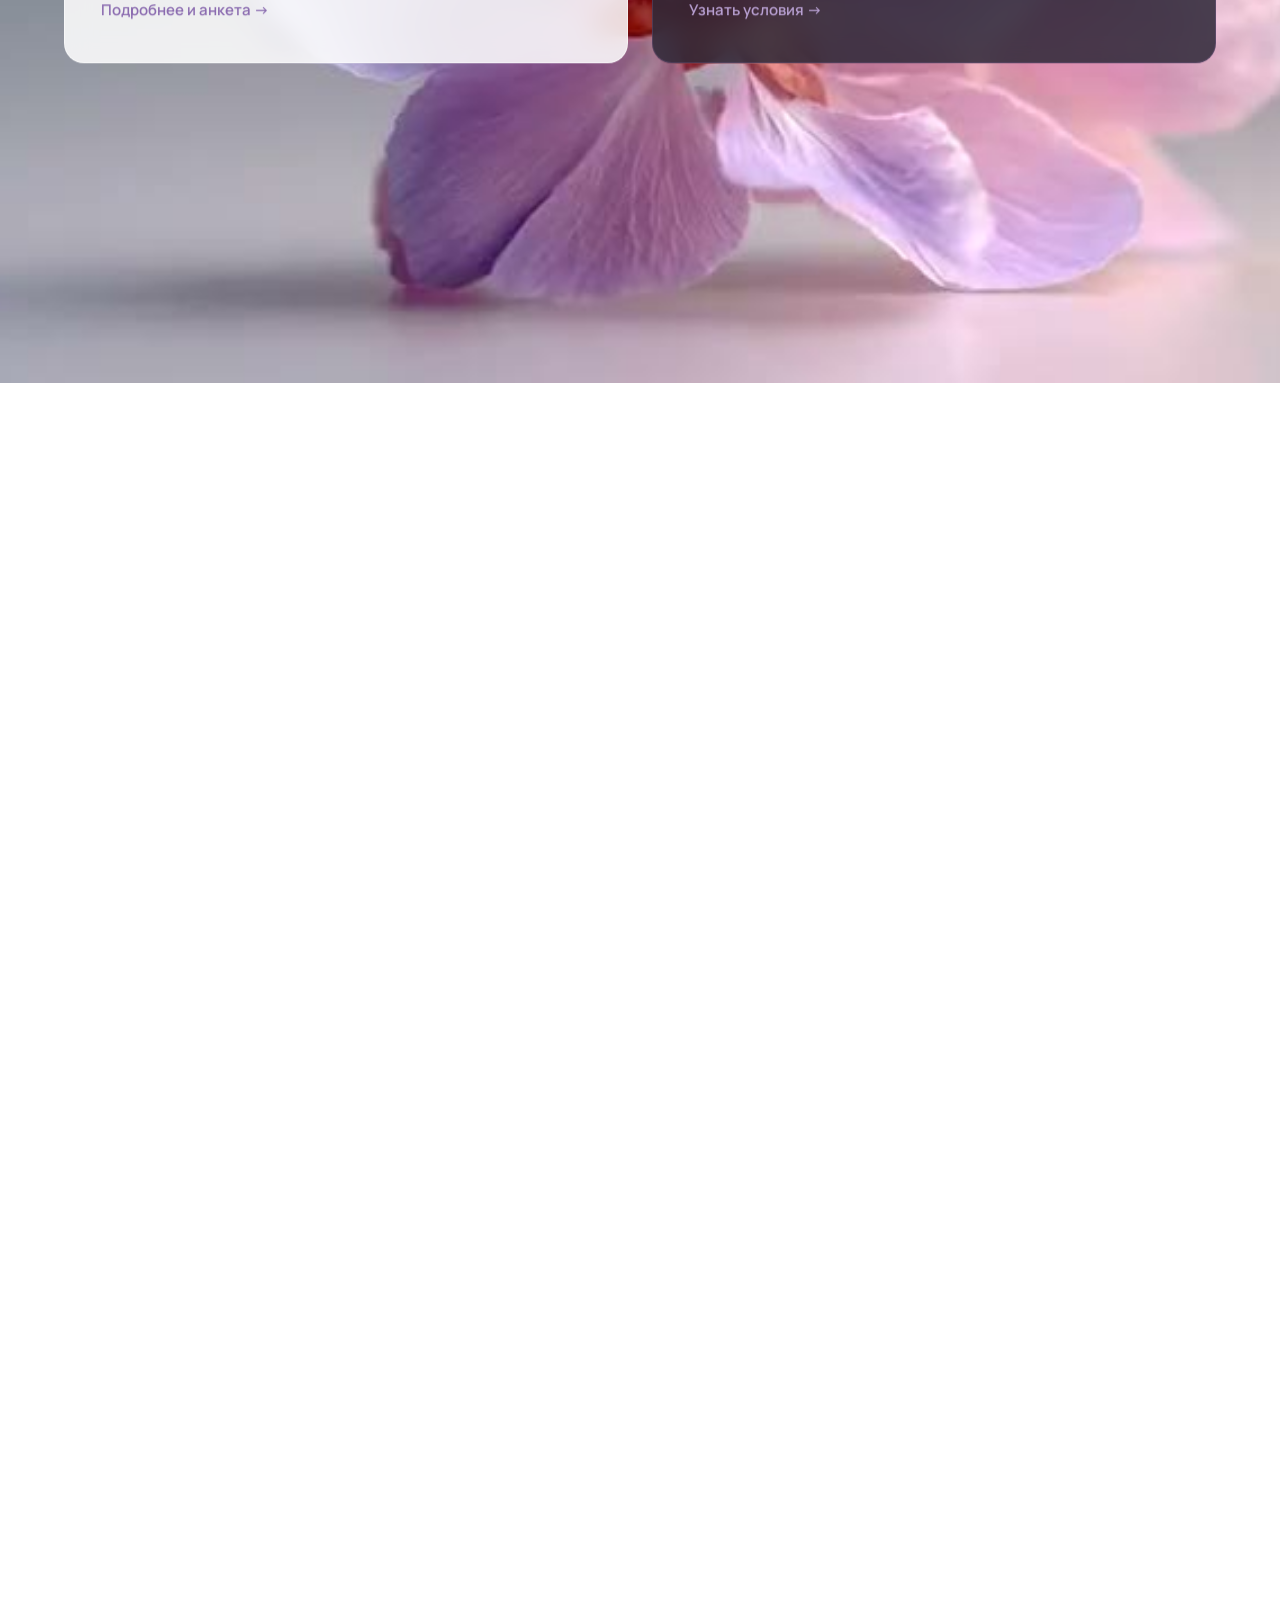
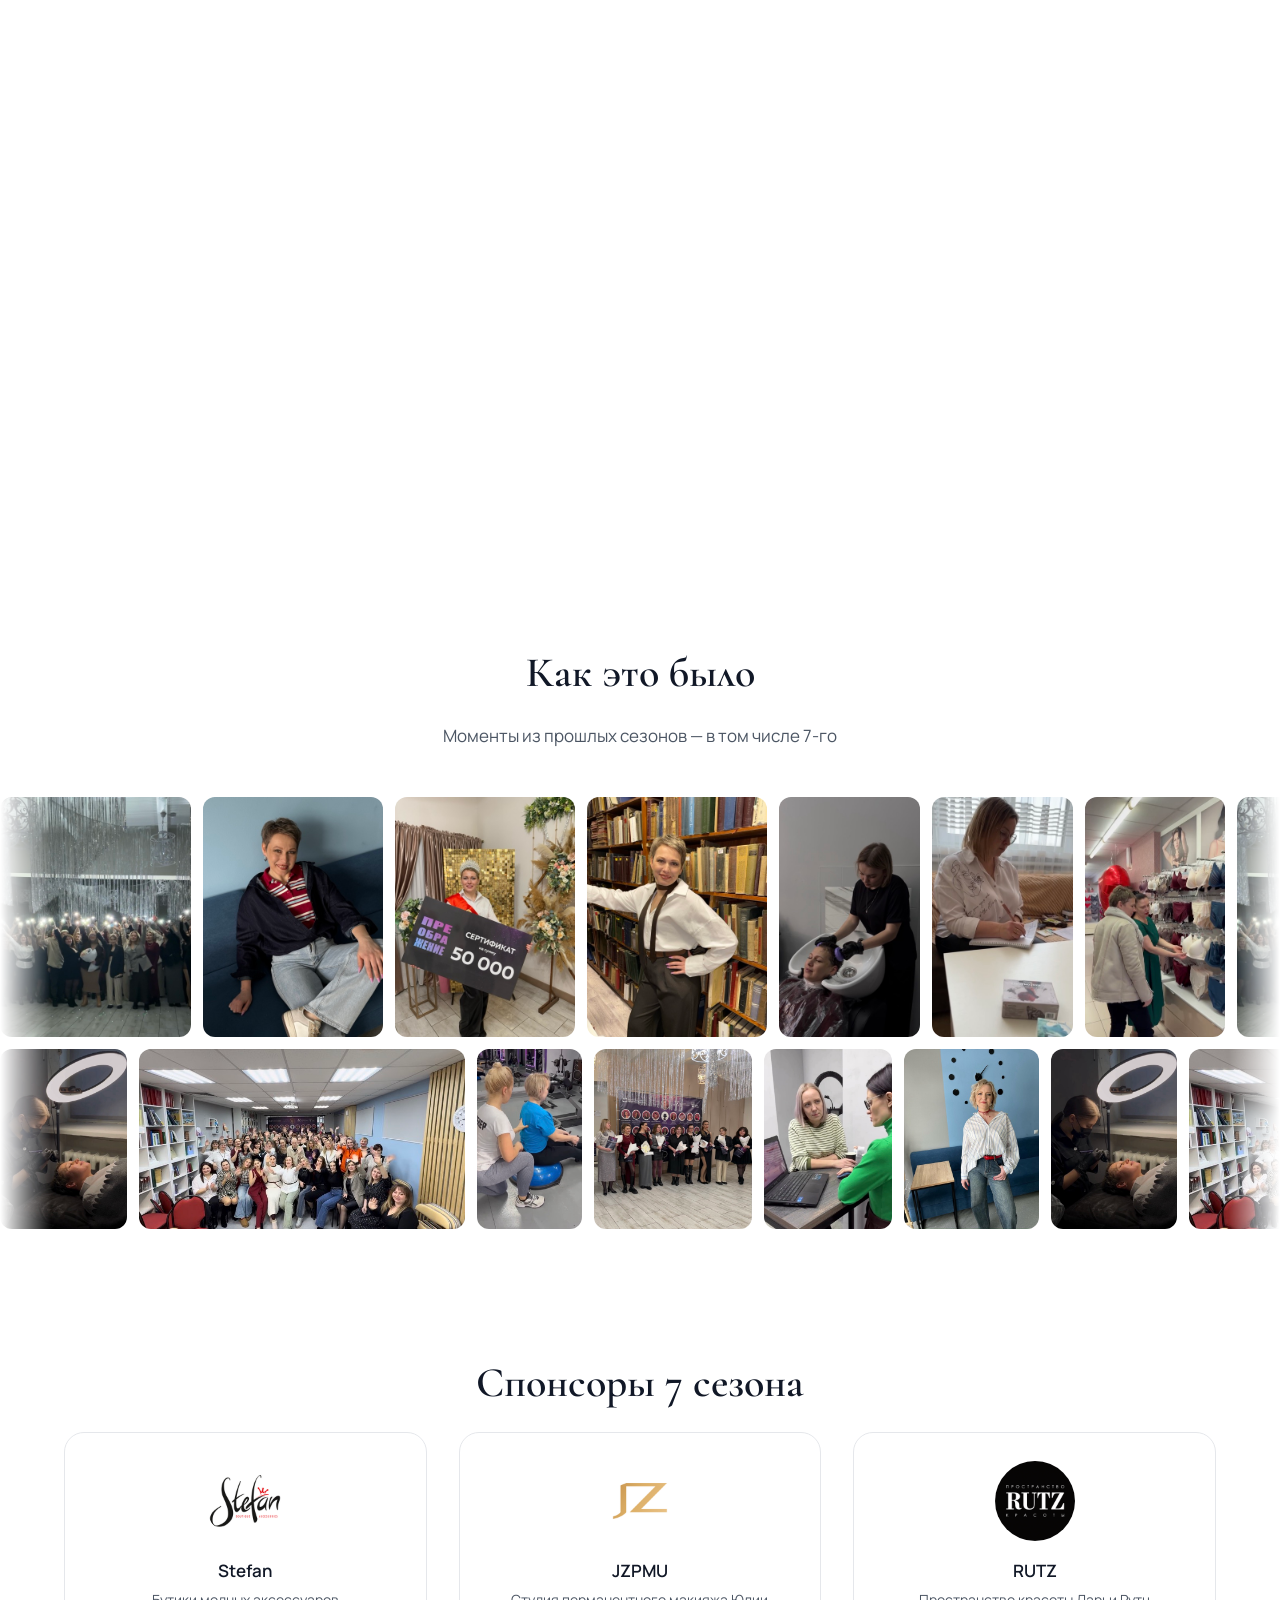
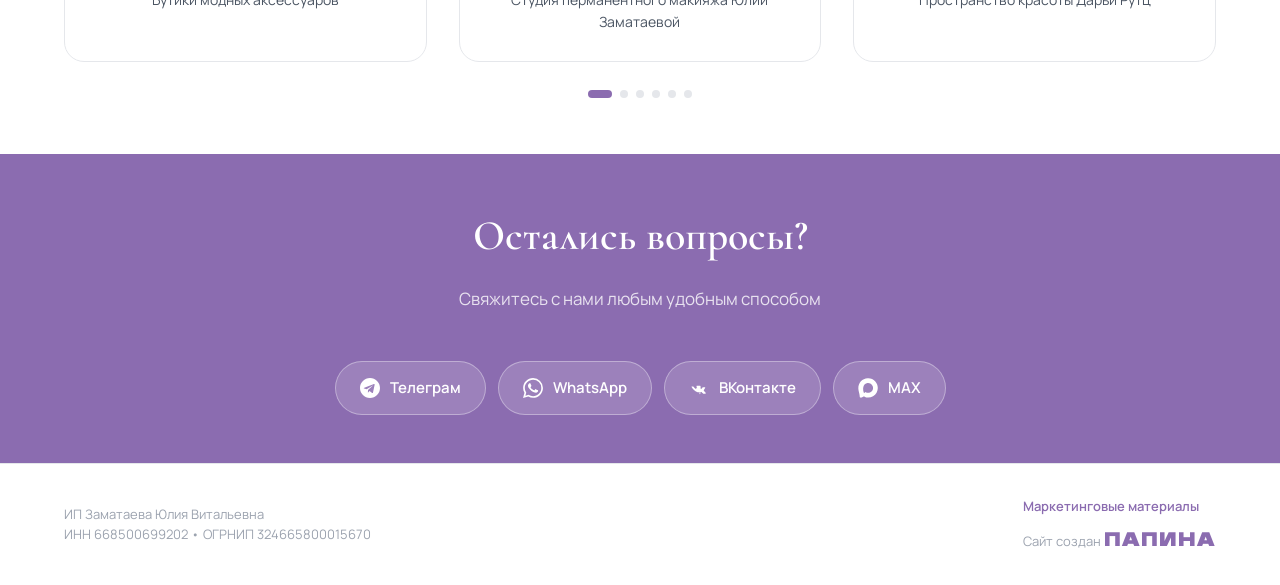
==== commit d4900358: "content: открытие 8 сезона — 6 октября 18:00, Роял Парк Co-authored-by: Cursor <cursoragent@cursor.c" ====
--- a/index.html
+++ b/index.html
@@ -4,9 +4,9 @@
   <meta charset="UTF-8">
   <meta name="viewport" content="width=device-width, initial-scale=1.0">
   <title>Преображение — социальный проект для женщин | Барнаул</title>
-  <meta name="description" content="Бесплатный социальный проект для девушек и женщин. 8-й сезон. Старт 5 октября 2026. Работа с экспертами, мастер-классы, приз ~350 000₽.">
+  <meta name="description" content="Бесплатный социальный проект для девушек и женщин. 8-й сезон. Открытие 6 октября 2026, 18:00 — пр. Ленина 106/1, «Роял Парк». Приз ~350 000₽.">
   <meta property="og:title" content="Преображение — 8-й сезон | Барнаул">
-  <meta property="og:description" content="Бесплатный проект для женщин. 8-й сезон. 2 месяца с экспертами. Главный приз — преображение ~350 000₽.">
+  <meta property="og:description" content="Бесплатный проект для женщин. 8-й сезон. Открытие 6 октября, 18:00 — «Роял Парк». Главный приз — преображение ~350 000₽.">
   <meta property="og:type" content="website">
   <link rel="preconnect" href="https://fonts.googleapis.com">
   <link rel="preconnect" href="https://fonts.gstatic.com" crossorigin>
@@ -95,7 +95,7 @@
   <!-- COUNTDOWN -->
   <section class="countdown" id="countdown">
     <div class="container countdown__inner">
-      <p class="countdown__label">До старта 8 сезона</p>
+      <p class="countdown__label">До открытия 8 сезона</p>
       <div class="countdown__timer" id="timer">
         <div class="countdown__item">
           <span class="countdown__number" id="days">00</span>
@@ -117,7 +117,8 @@
           <span class="countdown__unit">секунд</span>
         </div>
       </div>
-      <p class="countdown__date">5 октября 2026</p>
+      <p class="countdown__date">6 октября 2026, 18:00</p>
+      <p class="countdown__place" style="margin-top:8px;font-size:14px;opacity:.75;">пр. Ленина 106/1 · «Роял Парк»</p>
     </div>
   </section>
 
@@ -423,7 +424,7 @@
 
 <script>
 (function() {
-  var target = new Date('2026-10-05T10:00:00+07:00').getTime();
+  var target = new Date('2026-10-06T18:00:00+07:00').getTime();
   function update() {
     var now = Date.now(), diff = Math.max(0, target - now);
     var d = Math.floor(diff / 86400000);
